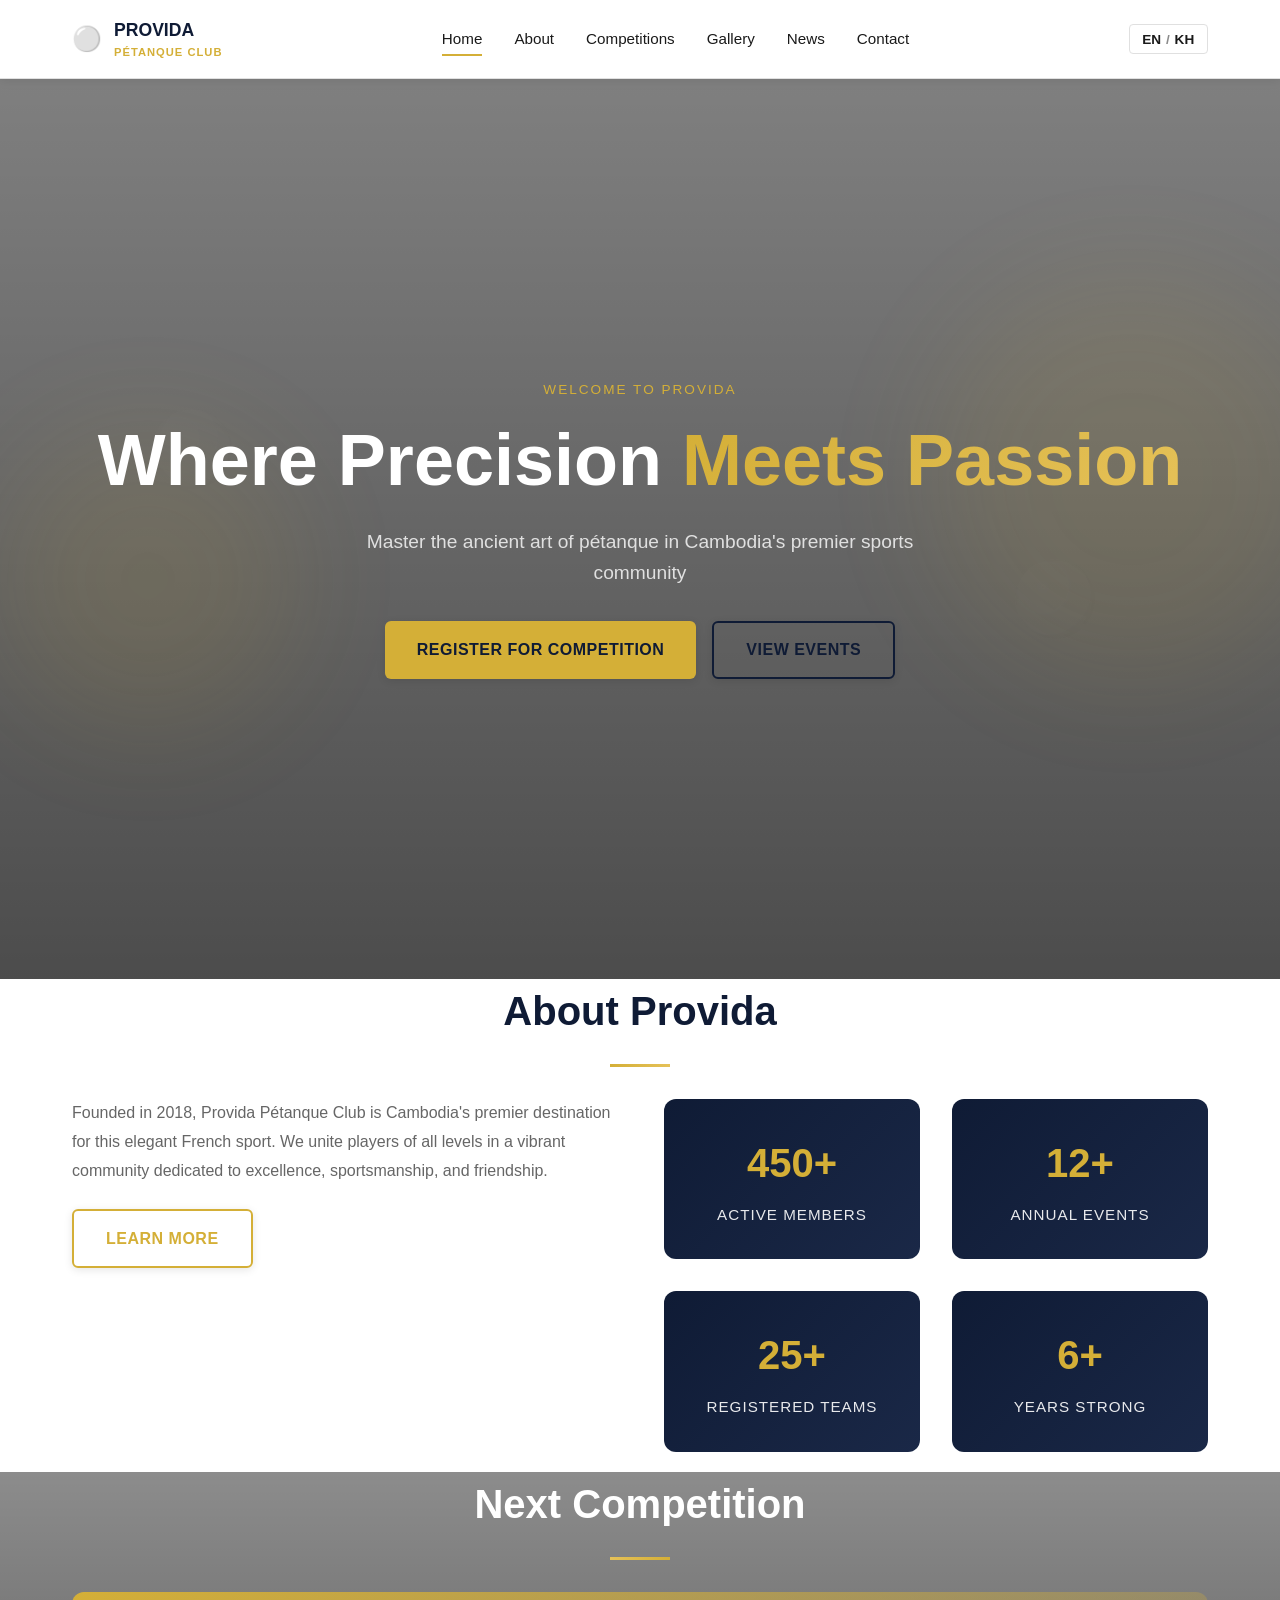
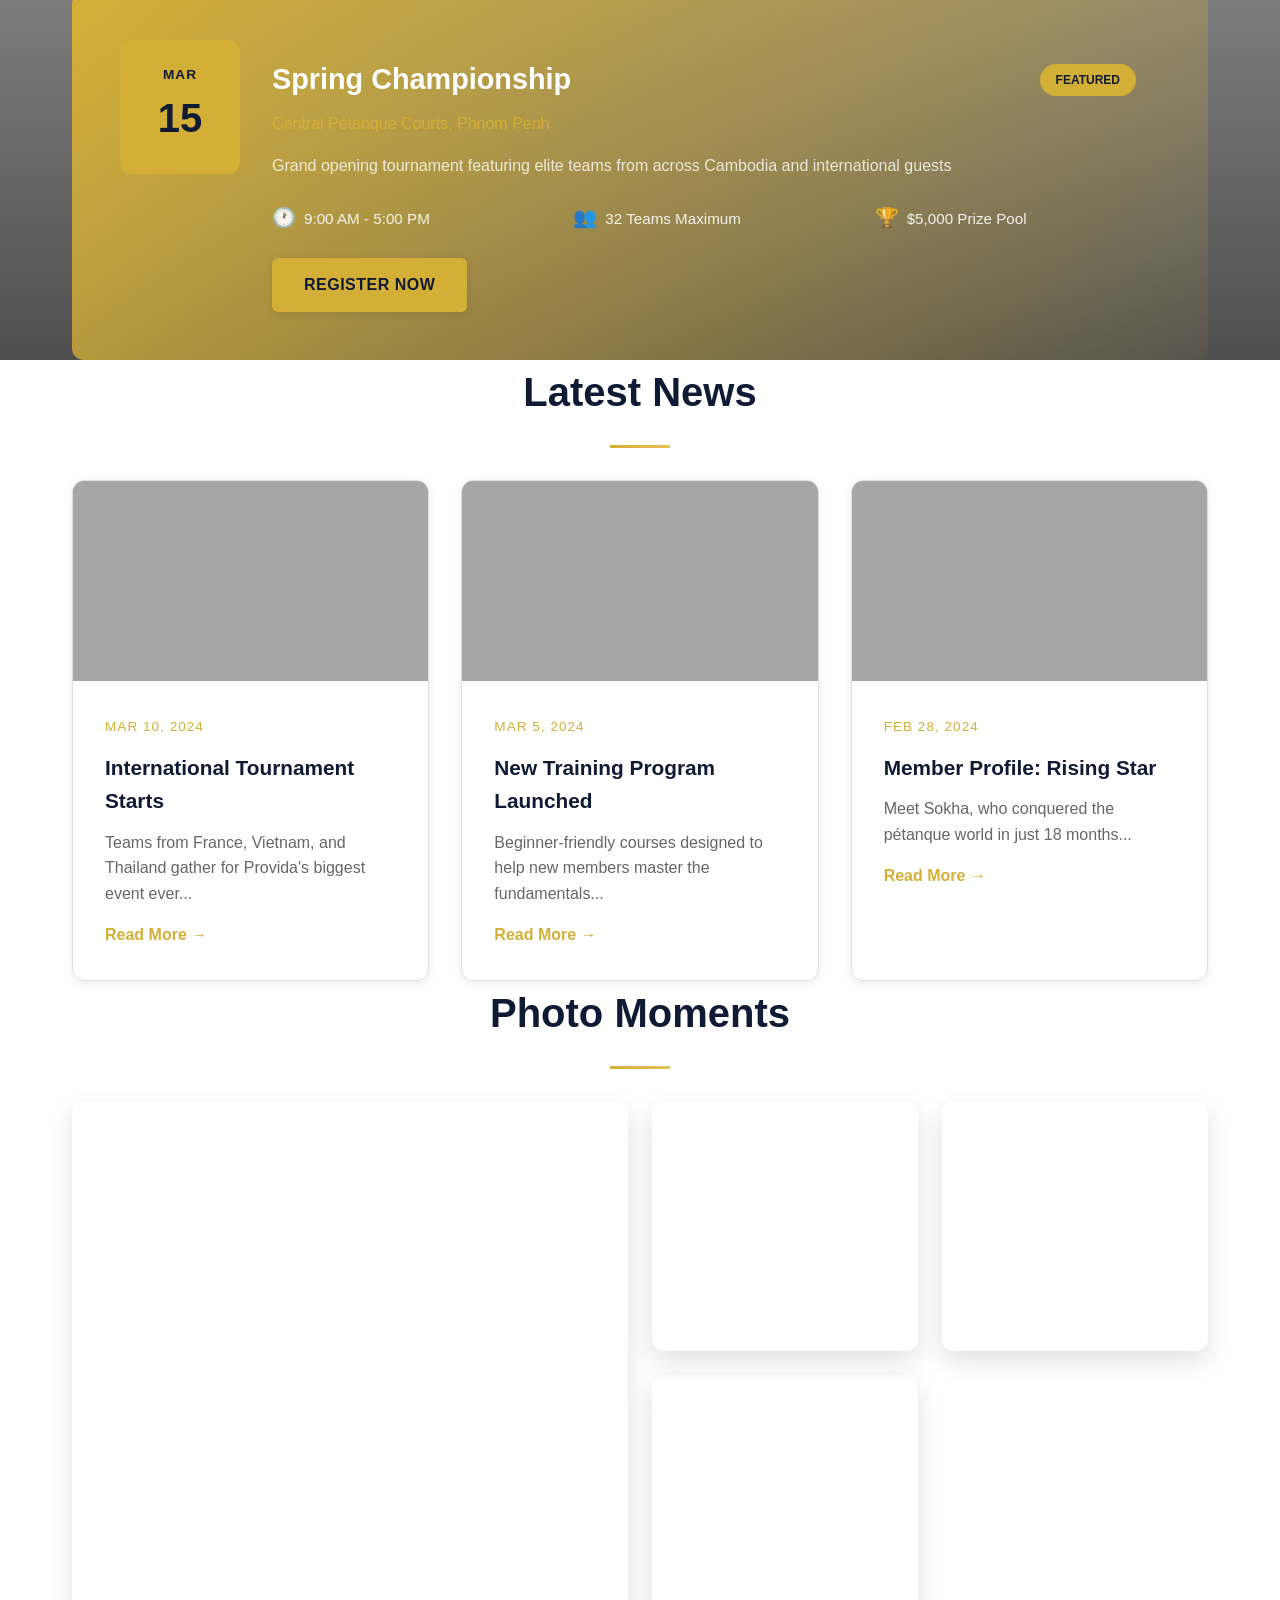
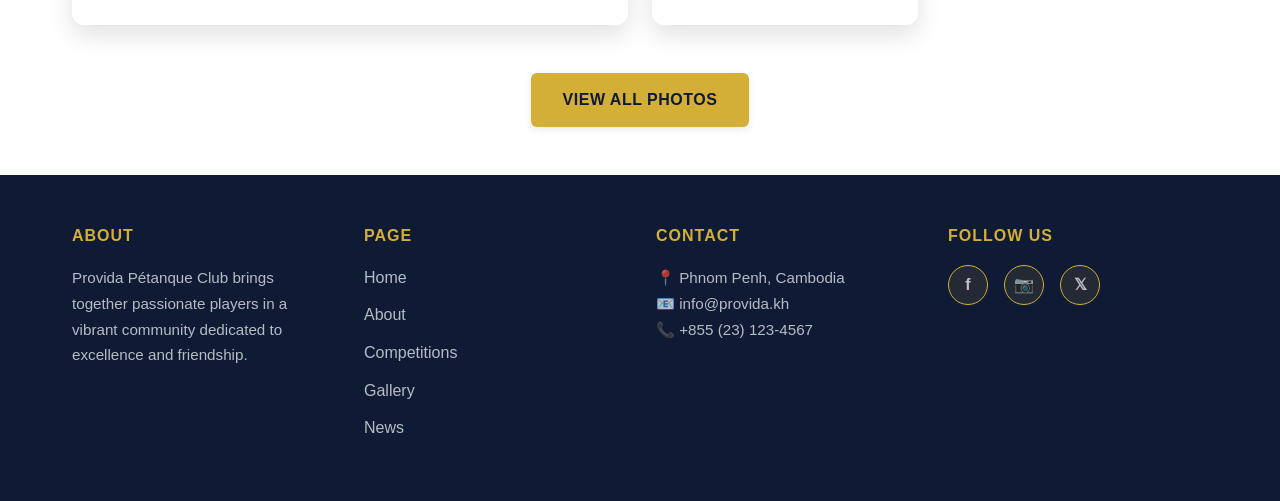
==== index.html @ a2a9c1dd "Initial commit - Provida Petanque website" ====
<!DOCTYPE html>
<html lang="en">
<head>
    <meta charset="UTF-8">
    <meta name="viewport" content="width=device-width, initial-scale=1.0">
    <title>Provida Pétanque Club - Where Precision Meets Passion</title>
    <link rel="stylesheet" href="style.css">
</head>
<body>
    <!-- Navigation Bar -->
    <nav class="navbar">
        <div class="navbar__container">
            <div class="navbar__logo">
                <span class="logo-icon">⚪</span>
                <div class="logo-text">
                    <div class="logo-main" data-en="PROVIDA" data-kh="ប្រូវីដា">PROVIDA</div>
                    <div class="logo-sub" data-en="Pétanque Club" data-kh="ក្លឹប Pétanque">Pétanque Club</div>
                </div>
            </div>

            <div class="navbar__menu" id="navMenu">
                <a href="index.html" class="navbar__link active" data-en="Home" data-kh="ដើម">Home</a>
                <a href="about.html" class="navbar__link" data-en="About" data-kh="អំពី">About</a>
                <a href="competition.html" class="navbar__link" data-en="Competitions" data-kh="ការប្រកួតប្រជែង">Competitions</a>
                <a href="gallery.html" class="navbar__link" data-en="Gallery" data-kh="ギャラリー">Gallery</a>
                <a href="news.html" class="navbar__link" data-en="News" data-kh="ព័ត៌មាន">News</a>
                <a href="contact.html" class="navbar__link" data-en="Contact" data-kh="ទាក់ទង">Contact</a>
            </div>

            <div class="navbar__actions">
                <button class="lang-toggle" id="langToggle" aria-label="Toggle language">
                    <span class="lang-en">EN</span><span class="lang-sep">/</span><span class="lang-kh">KH</span>
                </button>
                <button class="hamburger" id="hamburger" aria-label="Menu">
                    <span></span><span></span><span></span>
                </button>
            </div>
        </div>
    </nav>

    <!-- Hero Section -->
    <!-- <section class="hero">
        <div class="hero__bg">
            <div class="hero__gradient"></div>
            <div class="hero__orb hero__orb--1"></div>
            <div class="hero__orb hero__orb--2"></div>
            <div class="petanque-ball" style="top: 10%; left: 5%; opacity: 0.05;"></div>
            <div class="petanque-ball" style="top: 60%; right: 8%; opacity: 0.04;"></div>
        </div>

        <div class="hero__content">
            <div class="hero__label" data-en="Welcome to Provida" data-kh="សូមស្វាគមន៍ដល់ប្រូវីដា">Welcome to Provida</div>
            <h1 class="hero__title">
                <span data-en="Where Precision" data-kh="ដែលកាល">Where Precision</span>
                <span class="gold" data-en="Meets Passion" data-kh="ដូច្នេះកម្ពល់">Meets Passion</span>
            </h1>
            <p class="hero__subtitle" data-en="Master the ancient art of pétanque in Cambodia's premier sports community" data-kh="អនុវត្តសិល្បៈបុរាណនៃ pétanque នៅក្នុងសហគមន៍កីឡាលេចធ្លោបំផុតរបស់កម្ពុជា">Master the ancient art of pétanque in Cambodia's premier sports community</p>
            
            <div class="hero__cta">
                <button class="btn btn--primary" id="registerMainBtn" data-en="Register for Competition" data-kh="ចុះឈ្មោះលក្ខណ្ឌការណ៍">Register for Competition</button>
                <a href="competition.html" class="btn btn--secondary" data-en="View Events" data-kh="មើលលក្ខណ្ឌការណ៍">View Events</a>
            </div>
        </div>

        <div class="hero__scroll" data-en="Scroll to explore" data-kh="រមូរដើម្បីស្វាគមន៍">Scroll to explore</div>
    </section> -->
  <section class="hero" >

        <!-- BACKGROUND SLIDESHOW -->
        <div class="hero__slideshow">
            <div class="hero__slide active" style="background-image:    url('images/DSC00429.jpg');"></div>
            <div class="hero__slide" style="background-image:           url('images/DSC09721.jpg');"></div>
            <div class="hero__slide" style="background-image:           url('images/DSC09961.jpg');"></div>
        </div>
         <div class="hero__overlay"></div>

        <div class="hero__content">
           <div class="hero__bg">
            <div class="hero__gradient"></div>
            <div class="hero__orb hero__orb--1"></div>
            <div class="hero__orb hero__orb--2"></div>
            <div class="petanque-ball" style="top: 10%; left: 5%; opacity: 0.05;"></div>
            <div class="petanque-ball" style="top: 60%; right: 8%; opacity: 0.04;"></div>
        </div>

        <div class="hero__content">
            <div class="hero__label" data-en="Welcome to Provida" data-kh="សូមស្វាគមន៍ដល់ប្រូវីដា">Welcome to Provida</div>
            <h1 class="hero__title">
                <span data-en="Where Precision" data-kh="ដែលកាល">Where Precision</span>
                <span class="gold" data-en="Meets Passion" data-kh="ដូច្នេះកម្ពល់">Meets Passion</span>
            </h1>
            <p class="hero__subtitle" data-en="Master the ancient art of pétanque in Cambodia's premier sports community" data-kh="អនុវត្តសិល្បៈបុរាណនៃ pétanque នៅក្នុងសហគមន៍កីឡាលេចធ្លោបំផុតរបស់កម្ពុជា">Master the ancient art of pétanque in Cambodia's premier sports community</p>
            
            <div class="hero__cta">
                <!-- <button class="btn btn--primary" id="registerMainBtn" data-en="Register for Competition" data-kh="ចុះឈ្មោះលក្ខណ្ឌការណ៍">Register for Competition</button> -->
               <a href="competition.html#competitionRegistration" class="btn btn--primary">
                Register for Competition
                </a>
                <a href="competition.html" class="btn btn--secondary" data-en="View Events" data-kh="មើលលក្ខណ្ឌការណ៍">View Events</a>
            </div>
        </div>
        
        </div>

        <div class="hero__scroll" data-en="Scroll to explore" data-kh="រមូរដើម្បីស្វាគមន៍">Scroll to explore</div>
    </section>
    <!-- About Preview Section -->
    <section class="about-preview section-light">
        <div class="container">
            <h2 class="section-title" data-en="About Provida" data-kh="អំពីប្រូវីដា">About Provida</h2>
            
            <div class="about-grid">
                <div class="about-content">
                    <p class="about-text" data-en="Founded in 2018, Provida Pétanque Club is Cambodia's premier destination for this elegant French sport. We unite players of all levels in a vibrant community dedicated to excellence, sportsmanship, and friendship." data-kh="បង្កើតឡើងនៅឆ្នាំ 2018 ក្លឹប Pétanque Provida គឺជាក្រុងលេចធ្លោរបស់កម្ពុជាសម្រាប់កីឡាបារាំងដ៏ឆើតឆាយនេះ។ យើងរួបរួមក្រុមលេងម្នាក់ៗក្នុងសហគមន៍ស្វាភាវៈដែលគាត់មានឧទ្ទេសដល់ភាពល្អឥតខ្ចោះ សម្ព័ន្ធភាព និងមិត្តភាព។">Founded in 2018, Provida Pétanque Club is Cambodia's premier destination for this elegant French sport. We unite players of all levels in a vibrant community dedicated to excellence, sportsmanship, and friendship.</p>
                    
                    <!-- <div class="about-values">
                        <div class="value-card">
                            <h4 data-en="Community" data-kh="សហគមន៍">Community</h4>
                            <p data-en="Building lasting friendships through sport" data-kh="ការសាងសង់មិត្តភាពរយៈពេលវែង">Building lasting friendships through sport</p>
                        </div>
                        <div class="value-card">
                            <h4 data-en="Precision" data-kh="ភាពជាក់លាក់">Precision</h4>
                            <p data-en="Mastering the technical excellence of pétanque" data-kh="ការលេងមាហាត្មចាប់យកលក្ខណៈបច្ចេកទេស">Mastering the technical excellence of pétanque</p>
                        </div>
                        <div class="value-card">
                            <h4 data-en="Sportsmanship" data-kh="សៀវភៅកីឡា">Sportsmanship</h4>
                            <p data-en="Competing with respect and integrity" data-kh="ការប្រកួតប្រជែងដោយមានការគោរព">Competing with respect and integrity</p>
                        </div>
                        <div class="value-card">
                            <h4 data-en="Excellence" data-kh="ភាពល្អឥតខ្ចោះ">Excellence</h4>
                            <p data-en="Striving for continuous improvement" data-kh="ព្យាយាមសម្រាប់ការកែលម្អនៃការឈានដល់ពិន្ទុ">Striving for continuous improvement</p>
                        </div>
                    </div> -->

                    <a href="about.html" class="btn btn--outline" data-en="Learn More" data-kh="រៀនលម្អិត">Learn More</a>
                </div>

                <div class="about-stats">
                    <div class="stat-box">
                        <div class="stat-number">450+</div>
                        <div class="stat-label" data-en="Active Members" data-kh="សមាជិកក្នុងសកម្មភាព">Active Members</div>
                    </div>
                    <div class="stat-box">
                        <div class="stat-number">12+</div>
                        <div class="stat-label" data-en="Annual Events" data-kh="ព្រឹត្តិការណ៍ប្រចាំឆ្នាំ">Annual Events</div>
                    </div>
                    <div class="stat-box">
                        <div class="stat-number">25+</div>
                        <div class="stat-label" data-en="Registered Teams" data-kh="ក្រុមចុះឈ្មោះ">Registered Teams</div>
                    </div>
                    <div class="stat-box">
                        <div class="stat-number">6+</div>
                        <div class="stat-label" data-en="Years Strong" data-kh="ឆ្នាំរឹងមាំ">Years Strong</div>
                    </div>
                </div>
            </div>
        </div>
    </section>

    <!-- Next Competition Section -->
    <!-- <section class="next-competition section-dark"
             style="background: url('images/DSC08724.JPG') center/cover no-repeat;">
              -->
        <section class="next-competition section-dark"
    style="
        background: 
       linear-gradient(rgba(0, 0, 0, 0.45), rgb(0 0 0 / 69%)), url(images/DSC08700.JPG) center / cover no-repeat;
    ">
     
        <div class="container">
            <h2 class="section-title light" data-en="Next Competition" data-kh="ការប្រកួតប្រជែងបន្ទាប់">Next Competition</h2>
            
            <div class="competition-showcase">
                <div class="competition-card-main">
                    <div class="competition-badge" data-en="FEATURED" data-kh="ដាក់បង្ហាញ">FEATURED</div>
                    <div class="competition-date">
                        <span class="date-month" data-en="MAR" data-kh="មិនទ">MAR</span>
                        <span class="date-day">15</span>
                    </div>
                    <div class="competition-info">
                        <h3 class="competition-name" data-en="Spring Championship" data-kh="ពានរង្វាន់ឆ្នាំផ្ស័ង្ក">Spring Championship</h3>
                        <p class="competition-location" data-en="Central Pétanque Courts, Phnom Penh" data-kh="ល្មើងលេងក្លាយកណ្តាល ភ្នំពេញ">Central Pétanque Courts, Phnom Penh</p>
                        <p class="competition-desc" data-en="Grand opening tournament featuring elite teams from across Cambodia and international guests" data-kh="ការប្រកួតប្រជែងកាលបរិច្ឆេទដ៏អស្ចារ្យដែលបង្ហាញក្រុមលេចធ្លោពីគ្រប់ប្រទេស">Grand opening tournament featuring elite teams from across Cambodia and international guests</p>
                        
                        <div class="competition-details">
                            <div class="detail-item">
                                <span class="detail-icon">🕐</span>
                                <span data-en="9:00 AM - 5:00 PM" data-kh="09:00 ព្រឹក - 17:00 ល្ងាច">9:00 AM - 5:00 PM</span>
                            </div>
                            <div class="detail-item">
                                <span class="detail-icon">👥</span>
                                <span data-en="32 Teams Maximum" data-kh="ក្រុម 32 ដ៏ច្រើន">32 Teams Maximum</span>
                            </div>
                            <div class="detail-item">
                                <span class="detail-icon">🏆</span>
                                <span data-en="$5,000 Prize Pool" data-kh="តម្លៃផលបូក ៥០០០ដុល្លារ">$5,000 Prize Pool</span>
                            </div>
                        </div>

                        <!-- <button class="btn btn--gold" id="registerCompetitionBtn" data-en="Register Now" data-kh="ចុះឈ្មោះឥឡូវនេះ">Register Now</button> -->
                        <a href="competition.html#competitionRegistration"
                            class="btn btn--gold"
                            id="registerCompetitionBtn"
                            data-en="Register Now"
                            data-kh="ចុះឈ្មោះឥឡូវនេះ">
                            Register Now
                        </a>
                    </div>
                </div>
            </div>
        </div>
    </section>

    <!-- Latest News Section -->
    <section class="news-preview section-light">
        <div class="container">
            <h2 class="section-title" data-en="Latest News" data-kh="ព័ត៌មានថ្មីបំផុត">Latest News</h2>
            
            <!-- <div class="news-grid">
                <article class="news-item">
                    <div class="news-image" style="background: linear-gradient(135deg, #d4af37, #e5c158);"></div>
                    <div class="news-content">
                        <span class="news-date" data-en="Mar 10, 2024" data-kh="ថ្ងៃទី 10 ខែមីនា 2024">Mar 10, 2024</span>
                        <h3 class="news-title" data-en="International Tournament Starts" data-kh="ការប្រកួតប្រជែងអន្តរជាតិចាប់ផ្តើម">International Tournament Starts</h3>
                        <p class="news-excerpt" data-en="Teams from France, Vietnam, and Thailand gather for Provida's biggest event ever..." data-kh="ក្រុមលេងពីបារាំង វៀតណាម និងថៃជួបគ្នាលើក។...">Teams from France, Vietnam, and Thailand gather for Provida's biggest event ever...</p>
                        <a href="news.html" class="news-link" data-en="Read More" data-kh="អានលម្អិត">Read More →</a>
                    </div>
                </article>

                <article class="news-item">
                    <div class="news-image" style="background: linear-gradient(135deg, #1a2847, #2a3a52);"></div>
                    <div class="news-content">
                        <span class="news-date" data-en="Mar 5, 2024" data-kh="ថ្ងៃទី 5 ខែមីនា 2024">Mar 5, 2024</span>
                        <h3 class="news-title" data-en="New Training Program Launched" data-kh="កម្មវិធីរៀបរៀងថ្មីបានបង្កើត">New Training Program Launched</h3>
                        <p class="news-excerpt" data-en="Beginner-friendly courses designed to help new members master the fundamentals..." data-kh="វគ្គសិក្សាដែលសមស្របសម្រាប់អ្នកចាប់ផ្តើម...">Beginner-friendly courses designed to help new members master the fundamentals...</p>
                        <a href="news.html" class="news-link" data-en="Read More" data-kh="អានលម្អិត">Read More →</a>
                    </div>
                </article>

                <article class="news-item">
                    <div class="news-image" style="background: linear-gradient(135deg, #2a3a52, #3a4a62);"></div>
                    <div class="news-content">
                        <span class="news-date" data-en="Feb 28, 2024" data-kh="ថ្ងៃទី 28 ខែកុម្ភៈ 2024">Feb 28, 2024</span>
                        <h3 class="news-title" data-en="Member Profile: Rising Star" data-kh="ម្តងទៀត៖ តារាលេចឡើង">Member Profile: Rising Star</h3>
                        <p class="news-excerpt" data-en="Meet Sokha, who conquered the pétanque world in just 18 months..." data-kh="ស្វាគមន៍សម្រាប់សោខា ដែលបានចាប់ក្ដើម។...">Meet Sokha, who conquered the pétanque world in just 18 months...</p>
                        <a href="news.html" class="news-link" data-en="Read More" data-kh="អានលម្អិត">Read More →</a>
                    </div>
                </article>
            </div> -->

            <div class="news-grid">

    <article class="news-item">
        <div class="news-image"
             style="
                background:
                linear-gradient(rgba(0,0,0,0.35), rgba(0,0,0,0.35)),
                url('images/DSC08751.JPG') center/cover no-repeat;
             ">
        </div>
        <div class="news-content">
                        <span class="news-date" data-en="Mar 10, 2024" data-kh="ថ្ងៃទី 10 ខែមីនា 2024">Mar 10, 2024</span>
                        <h3 class="news-title" data-en="International Tournament Starts" data-kh="ការប្រកួតប្រជែងអន្តរជាតិចាប់ផ្តើម">International Tournament Starts</h3>
                        <p class="news-excerpt" data-en="Teams from France, Vietnam, and Thailand gather for Provida's biggest event ever..." data-kh="ក្រុមលេងពីបារាំង វៀតណាម និងថៃជួបគ្នាលើក។...">Teams from France, Vietnam, and Thailand gather for Provida's biggest event ever...</p>
                        <a href="news.html" class="news-link" data-en="Read More" data-kh="អានលម្អិត">Read More →</a>
        </div>
    </article>

    <article class="news-item">
        <div class="news-image"
             style="
                background:
                linear-gradient(rgba(0,0,0,0.35), rgba(0,0,0,0.35)),
                url('images/DSC08773.JPG') center/cover no-repeat;
             ">
        </div>
        <div class="news-content">
                        <span class="news-date" data-en="Mar 5, 2024" data-kh="ថ្ងៃទី 5 ខែមីនា 2024">Mar 5, 2024</span>
                        <h3 class="news-title" data-en="New Training Program Launched" data-kh="កម្មវិធីរៀបរៀងថ្មីបានបង្កើត">New Training Program Launched</h3>
                        <p class="news-excerpt" data-en="Beginner-friendly courses designed to help new members master the fundamentals..." data-kh="វគ្គសិក្សាដែលសមស្របសម្រាប់អ្នកចាប់ផ្តើម...">Beginner-friendly courses designed to help new members master the fundamentals...</p>
                        <a href="news.html" class="news-link" data-en="Read More" data-kh="អានលម្អិត">Read More →</a>
                    </div>
    </article>

    <article class="news-item">
        <div class="news-image"
             style="
                background:
                linear-gradient(rgba(0,0,0,0.35), rgba(0,0,0,0.35)),
                url('images/DSC02662.jpg') center/cover no-repeat;
             ">
        </div>
       <div class="news-content">
                        <span class="news-date" data-en="Feb 28, 2024" data-kh="ថ្ងៃទី 28 ខែកុម្ភៈ 2024">Feb 28, 2024</span>
                        <h3 class="news-title" data-en="Member Profile: Rising Star" data-kh="ម្តងទៀត៖ តារាលេចឡើង">Member Profile: Rising Star</h3>
                        <p class="news-excerpt" data-en="Meet Sokha, who conquered the pétanque world in just 18 months..." data-kh="ស្វាគមន៍សម្រាប់សោខា ដែលបានចាប់ក្ដើម។...">Meet Sokha, who conquered the pétanque world in just 18 months...</p>
                        <a href="news.html" class="news-link" data-en="Read More" data-kh="អានលម្អិត">Read More →</a>
                    </div>
    </article>

</div>
        </div>
    </section>

    <!-- Gallery Preview Section -->
    <section class="gallery-preview section-light">
        <div class="container">
            <h2 class="section-title" data-en="Photo Moments" data-kh="រូបឆាយក្នុងកម្មវិធី">Photo Moments</h2>
            
           <div class="gallery-preview-grid">

            <a href="gallery.html" class="gallery-preview-item gallery-preview-item--large">
                <div class="gallery-prev-img"
                    style="background:url('images/DSC01027.jpg') center/cover no-repeat;">
                </div>
                <div class="gallery-prev-overlay">
                    <span class="gallery-prev-label">Championship Finals</span>
                </div>
            </a>

            <a href="gallery.html" class="gallery-preview-item">
                <div class="gallery-prev-img"
                    style="background:url('images/DSC08154.JPG') center/cover no-repeat;">
                </div>
                <div class="gallery-prev-overlay">
                    <span class="gallery-prev-label">Team Photos</span>
                </div>
            </a>

            <a href="gallery.html" class="gallery-preview-item">
                <div class="gallery-prev-img"
                    style="background:url('images/DSC09751.jpg') center/cover no-repeat;">
                </div>
                <div class="gallery-prev-overlay">
                    <span class="gallery-prev-label">Training Sessions</span>
                </div>
            </a>

            <a href="gallery.html" class="gallery-preview-item">
                <div class="gallery-prev-img"
                    style="background:url('images/DSC08721.JPG') center/cover no-repeat;">
                </div>
                <div class="gallery-prev-overlay">
                    <span class="gallery-prev-label">Club Events</span>
                </div>
            </a>

        </div>

            <div style="text-align: center; margin-top: 3rem;    margin-bottom: 3rem;">
                <a href="gallery.html" class="btn btn--primary" data-en="View All Photos" data-kh="មើលរូបឆាយទាំងអស់">View All Photos</a>
            </div>
        </div>
    </section>

    <!-- Footer -->
    <footer class="footer">
        <div class="container">
            <div class="footer-grid">
                <div class="footer-col">
                    <h4 data-en="About" data-kh="អំពី">About</h4>
                    <p data-en="Provida Pétanque Club brings together passionate players in a vibrant community dedicated to excellence and friendship." data-kh="ក្លឹប Pétanque Provida នាំឱ្យក្រុមលេងម្នាក់ៗក្នុងសហគមន៍ឆ្វេងឆាយ។">Provida Pétanque Club brings together passionate players in a vibrant community dedicated to excellence and friendship.</p>
                </div>

                <div class="footer-col">
                    <h4 data-en="Page" data-kh="តំណភ្ជាប់រហ័ស">Page</h4>
                    <ul>
                        <li><a href="index.html" data-en="Home" data-kh="ដើម">Home</a></li>
                        <li><a href="about.html" data-en="About" data-kh="អំពី">About</a></li>
                        <li><a href="competition.html" data-en="Competitions" data-kh="ការប្រកួតប្រជែង">Competitions</a></li>
                        <li><a href="gallery.html" data-en="Gallery" data-kh="ギャラリー">Gallery</a></li>
                        <li><a href="news.html" data-en="News" data-kh="ព័ត៌មាន">News</a></li>
                    </ul>
                </div>

                <div class="footer-col">
                    <h4 data-en="Contact" data-kh="ទាក់ទង">Contact</h4>
                    <p>📍 Phnom Penh, Cambodia</p>
                    <p>📧 info@provida.kh</p>
                    <p>📞 +855 (23) 123-4567</p>
                </div>

                <div class="footer-col">
                    <h4 data-en="Follow Us" data-kh="តាមដានយើងខ្ញុំ">Follow Us</h4>
                    <div class="social-links">
                        <a href="#" class="social-icon">f</a>
                        <a href="#" class="social-icon">📷</a>
                        <a href="#" class="social-icon">𝕏</a>
                    </div>
                </div>
            </div>

                        <!-- <div class="footer-bottom">
                <p data-en="&copy; 2024 Provida Pétanque Club. All rights reserved." data-kh="© 2024 ក្លឹប Pétanque Provida។ រក្សាសិទ្ធិទាំងអស់។">&copy; 2024 Provida Pétanque Club. All rights reserved.</p>
                <a href="admin.html" class="admin-link">Admin</a>
            </div> -->
        </div>
    </footer>

    <!-- Registration Modal -->
    <div class="modal" id="registerModal">
        <div class="modal__overlay"></div>
        <div class="modal__content">
            <button class="modal__close">×</button>
            <h2 data-en="Register for Competition" data-kh="ចុះឈ្មោះលក្ខណ្ឌការណ៍">Register for Competition</h2>
            <form id="registerForm" class="registration-form">
                <div class="form-group">
                    <input type="text" placeholder="Full Name" data-en-placeholder="Full Name" data-kh-placeholder="ឈ្មោះពេញលេញ" required>
                </div>
                <div class="form-group">
                    <input type="tel" placeholder="Phone" data-en-placeholder="Phone" data-kh-placeholder="ទូរស័ព្ទ" required>
                </div>
                <div class="form-group">
                    <input type="email" placeholder="Email" data-en-placeholder="Email" data-kh-placeholder="អ៊ីមែល" required>
                </div>
                <div class="form-group">
                    <input type="text" placeholder="Team Name" data-en-placeholder="Team Name" data-kh-placeholder="ឈ្មោះក្រុម" required>
                </div>
                <div class="form-group">
                    <select required>
                        <option value="">Select Experience Level</option>
                        <option value="beginner">Beginner</option>
                        <option value="intermediate">Intermediate</option>
                        <option value="advanced">Advanced</option>
                        <option value="professional">Professional</option>
                    </select>
                </div>
                <button type="submit" class="btn btn--primary" style="width: 100%;" data-en="Submit Registration" data-kh="ដាក់ស្នើសុំ">Submit Registration</button>
            </form>
        </div>
    </div>

    <script src="script.js"></script>
    <script>
    // Select all slideshow elements
    const slides = document.querySelectorAll('.hero__slide');

    // Track current slide index
    let currentSlide = 0;

    // Function to move to the next slide
    function changeSlide() {

        // Remove active class from current slide
        slides[currentSlide].classList.remove('active');

        // Move to next slide (loop back to first when reaching the end)
        currentSlide = (currentSlide + 1) % slides.length;

        // Add active class to new slide
        slides[currentSlide].classList.add('active');
    }

    // Automatically change slide every 1 second (1000ms)
    setInterval(changeSlide, 5000);
</script>
</body>
</html>
---- style.css ----
/* ==========================================
   PROVIDA PÉTANQUE CLUB - COMPLETE CSS
   Premium, Modern, Bilingual Website
   ========================================== */

/* ROOT VARIABLES */
:root {
    --color-navy: #0f1b35;
    --color-navy-light: #1a2847;
    --color-navy-lighter: #2a3a52;
    --color-gold: #d4af37;
    --color-gold-light: #e5c158;
    --color-white: #ffffff;
    --color-gray: #f5f5f5;
    --color-gray-dark: #333333;
    --color-text: #1a1a1a;
    --color-text-light: #666666;
    --color-border: #e0e0e0;
    
    --font-display: 'Segoe UI', Tahoma, Geneva, Verdana, sans-serif;
    --font-body: 'Segoe UI', Tahoma, Geneva, Verdana, sans-serif;
    
    --transition: all 0.3s cubic-bezier(0.25, 0.46, 0.45, 0.94);
    --transition-fast: all 0.2s ease-out;
}

/* RESET */
* { margin: 0; padding: 0; box-sizing: border-box; }
html { scroll-behavior: smooth; }
body { font-family: var(--font-body); background: var(--color-white); color: var(--color-text); line-height: 1.6; }
h1, h2, h3, h4, h5, h6 { font-family: var(--font-display); font-weight: 700; }
a { text-decoration: none; color: inherit; transition: var(--transition-fast); }
button { font-family: inherit; cursor: pointer; }

/* CONTAINER */
.container { max-width: 1200px; margin: 0 auto; padding: 0 2rem; }

/* ========== NAVBAR ========== */
.navbar {
    position: sticky; top: 0; z-index: 100;
    background: var(--color-white);
    border-bottom: 1px solid var(--color-border);
    box-shadow: 0 2px 10px rgba(0, 0, 0, 0.08);
    transition: var(--transition-fast);
}

.navbar__container {
    max-width: 1200px; margin: 0 auto; padding: 1rem 2rem;
    display: flex; justify-content: space-between; align-items: center;
}

.navbar__logo {
    display: flex; align-items: center; gap: 0.75rem;
    font-weight: 700; cursor: pointer;
}

.logo-icon {
    font-size: 1.5rem;
    animation: rotate 20s linear infinite;
}

@keyframes rotate {
    from { transform: rotate(0deg); }
    to { transform: rotate(360deg); }
}

.logo-text { display: flex; flex-direction: column; }
.logo-main { font-size: 1.1rem; color: var(--color-navy); }
.logo-sub { font-size: 0.7rem; color: var(--color-gold); text-transform: uppercase; letter-spacing: 1px; }

.navbar__menu {
    display: flex; gap: 2rem; align-items: center;
}

.navbar__link {
    position: relative;
    font-weight: 500; font-size: 0.95rem;
    color: var(--color-text);
    transition: var(--transition-fast);
}

.navbar__link::after {
    content: ''; position: absolute; bottom: -5px; left: 0;
    width: 0; height: 2px; background: var(--color-gold);
    transition: var(--transition-fast);
}

.navbar__link:hover::after,
.navbar__link.active::after {
    width: 100%;
}

.navbar__actions {
    display: flex; gap: 1rem; align-items: center;
}

.lang-toggle {
    background: transparent; border: 1px solid var(--color-border);
    padding: 0.4rem 0.8rem; border-radius: 4px;
    font-size: 0.85rem; font-weight: 600;
    color: var(--color-text);
    transition: var(--transition-fast);
}

.lang-toggle:hover {
    border-color: var(--color-gold);
    color: var(--color-gold);
}

.lang-sep { margin: 0 0.3rem; opacity: 0.5; }

.hamburger {
    display: none; flex-direction: column; gap: 5px;
    background: transparent; border: none; padding: 0.5rem;
}

.hamburger span {
    width: 25px; height: 3px; background: var(--color-navy);
    border-radius: 2px; transition: var(--transition-fast);
}

/* ========== HERO SECTION ========== */
.hero {
    position: relative; min-height: 100vh;
    display: flex; flex-direction: column; justify-content: center; align-items: center;
    background: var(--color-navy);
    color: var(--color-white);
    overflow: hidden;
}

.hero__bg {
    position: absolute; inset: 0; z-index: 1;
}

.hero__gradient {
    position: absolute; inset: 0;
    background: linear-gradient(135deg, var(--color-navy) 0%, var(--color-navy-light) 50%, var(--color-navy) 100%);
    animation: gradient-shift 8s ease-in-out infinite;
}

@keyframes gradient-shift {
    0%, 100% { background: linear-gradient(135deg, var(--color-navy) 0%, var(--color-navy-light) 50%, var(--color-navy) 100%); }
    50% { background: linear-gradient(135deg, var(--color-navy-light) 0%, var(--color-navy) 50%, var(--color-navy-light) 100%); }
}

.hero__orb {
    position: absolute; border-radius: 50%;
    opacity: 0.1; filter: blur(60px);
}

.hero__orb--1 {
    width: 400px; height: 400px;
    background: var(--color-gold);
    top: -100px; right: -150px;
    animation: float-1 20s ease-in-out infinite;
}

.hero__orb--2 {
    width: 300px; height: 300px;
    background: var(--color-gold);
    bottom: -50px; left: -100px;
    animation: float-2 15s ease-in-out infinite;
}

@keyframes float-1 {
    0%, 100% { transform: translate(0, 0); }
    50% { transform: translate(-50px, 50px); }
}

@keyframes float-2 {
    0%, 100% { transform: translate(0, 0); }
    50% { transform: translate(50px, -50px); }
}

.petanque-ball {
    position: absolute; width: 80px; height: 80px;
    background: radial-gradient(circle at 35% 35%, rgba(255,255,255,0.3), transparent);
    border-radius: 50%;
    box-shadow: inset -2px -2px 5px rgba(0,0,0,0.3);
}

.hero__content {
    position: relative; z-index: 2; text-align: center;
    animation: fade-up 1s ease-out 0.3s both;
}

@keyframes fade-up {
    from { opacity: 0; transform: translateY(30px); }
    to { opacity: 1; transform: translateY(0); }
}

.hero__label {
    font-size: 0.85rem; text-transform: uppercase;
    letter-spacing: 2px; color: var(--color-gold);
    margin-bottom: 1rem;
}

.hero__title {
    font-size: clamp(2.5rem, 7vw, 4.5rem);
    margin-bottom: 1.5rem; line-height: 1.2;
}

.hero__title .gold {
    background: linear-gradient(135deg, var(--color-gold), var(--color-gold-light));
    -webkit-background-clip: text;
    background-clip: text;
    -webkit-text-fill-color: transparent;
}

.hero__subtitle {
    font-size: clamp(1rem, 2vw, 1.2rem);
    color: rgba(255, 255, 255, 0.8);
    max-width: 600px; margin: 0 auto 2rem;
}

.hero__cta {
    display: flex; gap: 1rem; justify-content: center; flex-wrap: wrap;
}

.hero__scroll {
    position: absolute; bottom: 2rem;
    font-size: 0.85rem; animation: bounce 2s infinite;
}

@keyframes bounce {
    0%, 100% { transform: translateY(0); }
    50% { transform: translateY(-10px); }
}

/* ========== BUTTONS ========== */
.btn {
    display: inline-flex; align-items: center; justify-content: center;
    padding: 0.9rem 2rem; border: none; border-radius: 6px;
    font-weight: 600; text-transform: uppercase; letter-spacing: 0.5px;
    transition: var(--transition);
    box-shadow: 0 2px 8px rgba(0, 0, 0, 0.1);
}

.btn--primary {
    background: var(--color-gold); color: var(--color-navy);
}

.btn--primary:hover {
    background: var(--color-gold-light);
    transform: translateY(-3px);
    box-shadow: 0 10px 25px rgba(0, 0, 0, 0.15);
}

.btn--secondary {
    background: transparent; color: var(--color-navy);
    border: 2px solid var(--color-navy);
}

.btn--secondary:hover {
    background: var(--color-navy);
    color: var(--color-white);
}

.btn--outline {
    background: transparent; border: 2px solid var(--color-gold);
    color: var(--color-gold);
}

.btn--outline:hover {
    background: var(--color-gold);
    color: var(--color-navy);
}

.btn--gold {
    background: var(--color-gold);
    color: var(--color-navy);
}

.btn--gold:hover {
    background: var(--color-gold-light);
}

/* ========== SECTIONS ========== */
.section-light { background: var(--color-white); }
.section-dark { background: var(--color-navy); color: var(--color-white); }

.page-header {
    background: linear-gradient(135deg, var(--color-navy), var(--color-navy-light));
    color: var(--color-white); padding: 4rem 0 3rem;
    text-align: center;
}

.page-title {
    font-size: clamp(2rem, 5vw, 3.5rem); margin-bottom: 1rem;
}

.page-subtitle {
    font-size: 1.1rem; opacity: 0.9;
}

.section-title {
    font-size: clamp(2rem, 4vw, 2.5rem);
    margin-bottom:2rem; text-align: center;
    position: relative; padding-bottom: 1.5rem;
}

.section-title::after {
    content: ''; position: absolute;
    bottom: 0; left: 50%; transform: translateX(-50%);
    width: 60px; height: 3px;
    background: linear-gradient(90deg, var(--color-gold), var(--color-gold-light));
}

.section-light .section-title { color: var(--color-navy); }
.section-dark .section-title { color: var(--color-white); }

.section-light .section-title::after { background: linear-gradient(90deg, var(--color-gold), var(--color-gold-light)); }
.section-dark .section-title::after { background: linear-gradient(90deg, var(--color-gold-light), var(--color-gold)); }

.content-section {
    padding: 1rem 0;
}
.story-content{
     padding: 1rem 0;
}
/* ========== ABOUT SECTION ========== */
.about-grid {
    padding-bottom:1.3rem ;
    display: grid; grid-template-columns: 1fr 1fr;
    gap: 3rem; align-items: start;
}

.about-content { animation: slide-in-left 0.8s ease-out; }
.about-stats { display: grid; grid-template-columns: 1fr 1fr; gap: 2rem; animation: slide-in-right 0.8s ease-out; }

@keyframes slide-in-left {
    from { opacity: 0; transform: translateX(-30px); }
    to { opacity: 1; transform: translateX(0); }
}

@keyframes slide-in-right {
    from { opacity: 0; transform: translateX(30px); }
    to { opacity: 1; transform: translateX(0); }
}

.about-text { margin-bottom: 1.5rem; color: var(--color-text-light); line-height: 1.8; }

.about-values {
    display: grid; grid-template-columns: 1fr 1fr;
    gap: 1.5rem; margin: 2rem 0;
}

.value-card {
    background: var(--color-gray);
    padding: 1.5rem; border-radius: 8px;
    border-left: 4px solid var(--color-gold);
    transition: var(--transition);
}

.value-card:hover {
    transform: translateY(-5px);
    box-shadow: 0 10px 25px rgba(0, 0, 0, 0.1);
}

.value-card h4 { color: var(--color-navy); margin-bottom: 0.5rem; }
.value-card p { font-size: 0.9rem; color: var(--color-text-light); }

.stat-box {
    background: linear-gradient(135deg, var(--color-navy), var(--color-navy-light));
    color: var(--color-white);
    padding: 2rem; border-radius: 12px;
    text-align: center; transition: var(--transition);
}

.stat-box:hover {
    transform: translateY(-8px);
    box-shadow: 0 15px 35px rgba(0, 0, 0, 0.2);
}

.stat-number {
    font-size: 2.5rem; font-weight: 700;
    color: var(--color-gold); margin-bottom: 0.5rem;
}

.stat-label {
    font-size: 0.95rem; text-transform: uppercase;
    letter-spacing: 1px; opacity: 0.9;
}

/* ========== COMPETITION SECTION ========== */
.competition-showcase {
    /* background: linear-gradient(135deg, rgba(212, 175, 55, 0.1), rgba(212, 175, 55, 0.05));
    border-radius: 12px; padding: 3rem; */
        background: linear-gradient(135deg, rgb(212 175 55), rgba(212, 175, 55, 0.05));
    border-radius: 12px;
    padding: 3rem;
}

.competition-card-main {
    display: grid; grid-template-columns: 120px 1fr;
    gap: 2rem; align-items: start;
    position: relative;
}

.competition-badge {
    position: absolute; top: 1.5rem; right: 1.5rem;
    background: var(--color-gold);
    color: var(--color-navy);
    padding: 0.4rem 1rem; border-radius: 20px;
    font-size: 0.75rem; font-weight: 700;
    text-transform: uppercase;
}

.competition-date {
    background: var(--color-gold);
    color: var(--color-navy);
    padding: 1.5rem; border-radius: 12px;
    text-align: center;
}

.date-month {
    display: block; font-size: 0.85rem;
    text-transform: uppercase; font-weight: 700;
    letter-spacing: 1px;
}

.date-day {
    display: block; font-size: 2.5rem;
    font-weight: 700;
}

.competition-info {
    padding-top: 1rem;
}

.competition-name {
    font-size: 1.8rem; color: var(--color-white);
    margin-bottom: 0.5rem;
}

.competition-location {
    color: var(--color-gold); font-size: 1rem;
    margin-bottom: 1rem;
}

.competition-desc {
    color: rgba(255, 255, 255, 0.8);
    margin: 1rem 0;
    line-height: 1.7;
}

.competition-details {
    display: grid;
    grid-template-columns: repeat(auto-fit, minmax(180px, 1fr));
    gap: 1rem; margin: 1.5rem 0;
}

.detail-item {
    display: flex; align-items: center; gap: 0.5rem;
    color: rgba(255, 255, 255, 0.9);
    font-size: 0.95rem;
}

.detail-icon { font-size: 1.2rem; }

/* ========== GALLERY SECTION ========== */
.gallery-preview-grid {
    display: grid;
    grid-template-columns: repeat(4, 1fr);
    gap: 1.5rem; margin-bottom: 3rem;   
}

.gallery-preview-item {
    position: relative;
    border-radius: 12px; overflow: hidden;
    box-shadow: 0 10px 25px rgba(0, 0, 0, 0.12);
    transition: var(--transition);
    height: 250px;
    display: block;
}

.gallery-preview-item--large {
    grid-column: 1 / 3;
    grid-row: 1 / 3;
    height: auto;
}

.gallery-prev-img {
    width: 100%; height: 100%;
    transition: var(--transition);
}

.gallery-preview-item:hover .gallery-prev-img {
    transform: scale(1.1);
}

.gallery-prev-overlay {
    position: absolute; inset: 0;
    background: rgba(15, 27, 53, 0.8);
    display: flex; align-items: center; justify-content: center;
    opacity: 0; transition: var(--transition);
}

.gallery-preview-item:hover .gallery-prev-overlay {
    opacity: 1;
}

.gallery-prev-label {
    color: var(--color-gold);
    font-size: 1.2rem; font-weight: 600;
}

/* ========== NEWS SECTION ========== */
.news-grid {
    display: grid;
    grid-template-columns: repeat(auto-fit, minmax(320px, 1fr));
    gap: 2rem;
}

.news-item {
    background: var(--color-white);
    border: 1px solid var(--color-border);
    border-radius: 12px; overflow: hidden;
    transition: var(--transition);
    box-shadow: 0 2px 8px rgba(0, 0, 0, 0.08);
}

.news-item:hover {
    transform: translateY(-8px);
    box-shadow: 0 15px 35px rgba(0, 0, 0, 0.15);
}

.news-image {
    width: 100%; height: 200px;
    transition: var(--transition);
}

.news-item:hover .news-image {
    transform: scale(1.05);
}

.news-content {
    padding: 2rem;
}

.news-date {
    font-size: 0.85rem;
    color: var(--color-gold);
    text-transform: uppercase; letter-spacing: 1px;
}

.news-title {
    font-size: 1.3rem;
    color: var(--color-navy);
    margin: 0.75rem 0;
}

.news-excerpt {
    color: var(--color-text-light);
    margin-bottom: 1rem;
    line-height: 1.6;
}

.news-link {
    color: var(--color-gold);
    font-weight: 600;
    transition: var(--transition-fast);
}

.news-link:hover {
    transform: translateX(5px);
}

/* ========== GALLERY PAGE ========== */
.gallery-filters {
    display: flex;
    justify-content: center;
    gap: 1rem; margin-bottom: 3rem;
    flex-wrap: wrap;
}

.filter-btn {
    background: transparent;
    border: 2px solid var(--color-border);
    padding: 0.6rem 1.5rem;
    border-radius: 20px;
    cursor: pointer; font-weight: 600;
    color: var(--color-text);
    transition: var(--transition);
}

.filter-btn:hover,
.filter-btn.active {
    background: var(--color-gold);
    border-color: var(--color-gold);
    color: var(--color-navy);
}

.gallery-grid {
    display: grid;
    grid-template-columns: repeat(auto-fill, minmax(280px, 1fr));
    gap: 1.5rem; margin-bottom: 3rem;
}

.gallery-item {
    position: relative;
    border-radius: 12px;
    overflow: hidden;
    box-shadow: 0 10px 25px rgba(0, 0, 0, 0.12);
    transition: var(--transition);
    aspect-ratio: 1;
}

.gallery-item:hover {
    transform: translateY(-8px);
    box-shadow: 0 15px 35px rgba(0, 0, 0, 0.2);
}

.gallery-item img {
    width: 100%; height: 100%;
    object-fit: cover;
    transition: var(--transition);
}

.gallery-item:hover img {
    transform: scale(1.1);
}

.gallery-overlay {
    position: absolute; inset: 0;
    background: rgba(15, 27, 53, 0.85);
    display: flex; align-items: center; justify-content: center;
    opacity: 0; transition: var(--transition);
}

.gallery-item:hover .gallery-overlay {
    opacity: 1;
}

.gallery-overlay span {
    color: var(--color-gold);
    font-size: 1.2rem; font-weight: 600;
}

.videos-grid {
    display: grid;
    grid-template-columns: repeat(auto-fit, minmax(300px, 1fr));
    gap: 2rem;
}

.video-card {
    position: relative;
    border-radius: 12px;
    overflow: hidden;
    box-shadow: 0 10px 25px rgba(0, 0, 0, 0.12);
    transition: var(--transition);
    aspect-ratio: 16 / 9;
    background: var(--color-gray-dark);
}

.video-card:hover {
    transform: translateY(-8px);
}

.video-thumbnail {
    position: absolute; inset: 0;
    display: flex; align-items: center; justify-content: center;
    font-size: 3rem; color: var(--color-gold);
    transition: var(--transition);
}

.video-card:hover .video-thumbnail {
    transform: scale(1.1);
}

/* ========== LIGHTBOX ========== */
.lightbox {
    display: none;
    position: fixed; inset: 0;
    background: rgba(0, 0, 0, 0.95);
    z-index: 200;
    align-items: center; justify-content: center;
    padding: 2rem;
}

.lightbox.active {
    display: flex;
}

.lightbox-img {
    max-width: 90%; max-height: 90%;
    border-radius: 8px;
}

.lightbox-close,
.lightbox-prev,
.lightbox-next {
    position: absolute;
    background: var(--color-gold);
    color: var(--color-navy);
    border: none;
    width: 50px; height: 50px;
    border-radius: 50%;
    cursor: pointer;
    font-size: 1.5rem;
    transition: var(--transition);
}

.lightbox-close {
    top: 2rem; right: 2rem;
}

.lightbox-prev {
    left: 2rem; top: 50%; transform: translateY(-50%);
}

.lightbox-next {
    right: 2rem; top: 50%; transform: translateY(-50%);
}

.lightbox-close:hover,
.lightbox-prev:hover,
.lightbox-next:hover {
    background: var(--color-gold-light);
    transform: scale(1.1);
}

/* ========== FORMS ========== */
.registration-form,
.registration-container,
.contact-form,
.admin-form {
    background: var(--color-white);
    padding: 2rem; border-radius: 12px;
    box-shadow: 0 10px 25px rgba(0, 0, 0, 0.08);
}

.form-group {
    margin-bottom: 1.5rem;
}

.form-group label {
    display: block;
    margin-bottom: 0.5rem;
    font-weight: 600;
    color: var(--color-navy);
}

.form-group input,
.form-group select,
.form-group textarea {
    width: 100%;
    padding: 0.85rem;
    border: 1px solid var(--color-border);
    border-radius: 6px;
    font-family: inherit;
    font-size: 0.95rem;
    transition: var(--transition-fast);
    background: var(--color-gray);
}

.form-group input:focus,
.form-group select:focus,
.form-group textarea:focus {
    outline: none;
    border-color: var(--color-gold);
    box-shadow: 0 0 0 3px rgba(212, 175, 55, 0.1);
    background: var(--color-white);
}

.form-row {
    display: grid; grid-template-columns: 1fr 1fr;
    gap: 1.5rem;
}

.checkbox {
    display: flex; align-items: center;
    gap: 0.5rem;
    cursor: pointer;
}

.checkbox input {
    width: auto;
}

/* ========== EVENTS SECTION ========== */
.events-grid {
    display: grid;
    grid-template-columns: repeat(auto-fit, minmax(320px, 1fr));
    gap: 2rem;
}

.event-card {
    background: var(--color-white);
    border: 1px solid var(--color-border);
    border-radius: 12px;
    overflow: hidden;
    transition: var(--transition);
    box-shadow: 0 2px 8px rgba(0, 0, 0, 0.08);
}

.event-card:hover {
    transform: translateY(-8px);
    box-shadow: 0 15px 35px rgba(0, 0, 0, 0.15);
}

.event-header{
    position: relative;
    height: 180px;
    overflow: hidden;
    border-radius:10px 10px 0 0;
}
.event-header-img{
    width:100%;
    height:100%;
    object-fit:cover;
}

/* badge */
.event-badge{
    position:absolute;
    top:12px;
    left:12px;
    background:#d4af37;
    color:#fff;
    padding:4px 10px;
    font-size:12px;
    border-radius:4px;
}
/* make date smaller */
.event-month{
    display:block;
    font-size:11px;
    font-weight:600;
    color:#888;
}

.event-day{
    font-size:18px;
    font-weight:700;
    line-height:1;
}

.event-day {
    font-size: 2rem; font-weight: 700;
}

.event-body {
    padding: 1.5rem;
}

.event-location {
    color: var(--color-text-light);
    font-size: 0.9rem;
    margin: 0.5rem 0;
}

.event-details {
    display: flex; flex-direction: column;
    gap: 0.5rem;
    margin: 1rem 0;
    font-size: 0.9rem;
    color: var(--color-text-light);
}

.event-desc {
    color: var(--color-text-light);
    margin: 1rem 0;
    line-height: 1.6;
}

.event-register-btn {
    width: 100%;
}

.past-events {
    display: grid;
    grid-template-columns: repeat(auto-fit, minmax(250px, 1fr));
    gap: 1.5rem;
}

.past-event {
    background: var(--color-gray);
    padding: 1.5rem;
    border-radius: 8px;
    border-left: 4px solid var(--color-gold);
}

.past-date {
    font-size: 0.85rem;
    color: var(--color-gold);
    text-transform: uppercase;
    font-weight: 700;
}

.past-title {
    display: block;
    font-size: 1.1rem;
    color: var(--color-navy);
    margin: 0.5rem 0;
    font-weight: 600;
}

.past-stats {
    font-size: 0.9rem;
    color: var(--color-text-light);
}

/* ========== ABOUT PAGE ========== */
.mission-vision-grid {
    display: grid;
    grid-template-columns: 1fr 1fr;
    gap: 2rem; margin-bottom: 3rem;
}

.mission-card,
.vision-card {
    background: linear-gradient(135deg, var(--color-navy), var(--color-navy-light));
    color: var(--color-white);
    padding: 2rem;
    border-radius: 12px;
    transition: var(--transition);
}

.mission-card:hover,
.vision-card:hover {
    transform: translateY(-8px);
    box-shadow: 0 15px 35px rgba(0, 0, 0, 0.2);
}

.mission-card h3,
.vision-card h3 {
    color: var(--color-gold);
    margin-bottom: 1rem;
}

.values-grid {
    display: grid;
    grid-template-columns: repeat(auto-fit, minmax(260px, 1fr));
    gap: 2rem;
}

.value-card-large {
    background: var(--color-white);
    border: 1px solid var(--color-border);
    padding: 2rem;
    border-radius: 12px;
    text-align: center;
    transition: var(--transition);
}

.value-card-large:hover {
    transform: translateY(-8px);
    box-shadow: 0 15px 35px rgba(0, 0, 0, 0.15);
    border-color: var(--color-gold);
}

.value-icon {
    font-size: 2.5rem;
    margin-bottom: 1rem;
}

.value-card-large h4 {
    color: var(--color-navy);
    margin-bottom: 0.75rem;
}

.value-card-large p {
    color: var(--color-text-light);
    line-height: 1.6;
}

.team-grid {
    display: grid;
    grid-template-columns: repeat(auto-fit, minmax(280px, 1fr));
    gap: 2rem;
}

.team-card {
    background: var(--color-white);
    border: 1px solid var(--color-border);
    border-radius: 12px;
    padding: 1.5rem;
    text-align: center;
    transition: var(--transition);
}

.team-card:hover {
    transform: translateY(-8px);
    box-shadow: 0 15px 35px rgba(0, 0, 0, 0.15);
}

.team-avatar {
    width: 120px; height: 120px;
    border-radius: 50%;
    margin: 0 auto 1rem;
}

.team-name {
    color: var(--color-navy);
    margin-bottom: 0.25rem;
}

.team-role {
    color: var(--color-gold);
    font-size: 0.9rem;
    text-transform: uppercase;
    letter-spacing: 1px;
    margin-bottom: 0.75rem;
}

.team-bio {
    color: var(--color-text-light);
    font-size: 0.9rem;
    line-height: 1.6;
}

.timeline {
    position: relative;
    padding: 2rem 0;
}

.timeline-item {
    display: grid;
    grid-template-columns: 120px 1fr;
    gap: 2rem; margin-bottom: 2rem;
    position: relative;
}

.timeline-item::before {
    content: '';
    position: absolute;
    left: 60px; top: 50px;
    width: 2px; height: calc(100% + 2rem);
    background: var(--color-gold);
}

.timeline-item:last-child::before {
    display: none;
}

.timeline-marker {
    background: var(--color-gold);
    color: var(--color-navy);
    padding: 1rem;
    border-radius: 50%;
    width: 100px; height: 100px;
    display: flex; align-items: center; justify-content: center;
    font-weight: 700; font-size: 1.2rem;
    z-index: 1;
}

.timeline-content h4 {
    color: var(--color-navy);
    margin-bottom: 0.5rem;
}

.timeline-content p {
    color: var(--color-text-light);
    line-height: 1.6;
}

/* ========== CONTACT PAGE ========== */
.contact-grid {
    display: grid;
    grid-template-columns: 1fr 1fr;
    gap: 3rem;
}

.contact-info {
    animation: slide-in-left 0.8s ease-out;
}

.contact-item {
    margin-bottom: 2rem;
}

.contact-item h4 {
    color: var(--color-navy);
    margin-bottom: 0.75rem;
}

.contact-item p {
    color: var(--color-text-light);
    line-height: 1.7;
}

.contact-form-wrapper {
    animation: slide-in-right 0.8s ease-out;
}

.map-section {
    margin-top: 4rem;
    padding-top: 4rem;
    border-top: 1px solid var(--color-border);
}

.map-container {
    border-radius: 12px;
    overflow: hidden;
    box-shadow: 0 10px 25px rgba(0, 0, 0, 0.12);
}

.social-links {
    display: flex; gap: 1rem;
}

.social-icon {
    display: inline-flex;
    align-items: center; justify-content: center;
    width: 40px; height: 40px;
    background: rgba(212, 175, 55, 0.1);
    border: 1px solid var(--color-gold);
    border-radius: 50%;
    color: var(--color-gold);
    font-weight: 600;
    transition: var(--transition);
}

.social-icon:hover {
    background: var(--color-gold);
    color: var(--color-navy);
    transform: scale(1.1);
}

/* ========== FOOTER ========== */
.footer {
    background: var(--color-navy);
    color: var(--color-white);
    padding: 3rem 0 1rem;
}

.footer-grid {
    display: grid;
    grid-template-columns: repeat(auto-fit, minmax(250px, 1fr));
    gap: 2rem; margin-bottom: 2rem;
}

.footer-col h4 {
    color: var(--color-gold);
    text-transform: uppercase;
    letter-spacing: 1px;
    margin-bottom: 1rem;
}

.footer-col p {
    color: rgba(255, 255, 255, 0.7);
    line-height: 1.7;
    font-size: 0.95rem;
}

.footer-col ul {
    list-style: none;
}

.footer-col ul li {
    margin-bottom: 0.75rem;
}

.footer-col a {
    color: rgba(255, 255, 255, 0.7);
    transition: var(--transition-fast);
}

.footer-col a:hover {
    color: var(--color-gold);
}

.footer-bottom {
    text-align: center;
    padding-top: 2rem;
    border-top: 1px solid rgba(255, 255, 255, 0.1);
    color: rgba(255, 255, 255, 0.6);
    font-size: 0.9rem;
    display: flex; justify-content: space-between; align-items: center;
}

.admin-link {
    color: var(--color-gold);
    font-weight: 600;
    transition: var(--transition-fast);
}

.admin-link:hover {
    color: var(--color-gold-light);
}

/* ========== MODAL ========== */
.modal {
    display: none;
    position: fixed; inset: 0;
    z-index: 300;
}

.modal.active {
    display: flex;
}

.modal__overlay {
    position: absolute; inset: 0;
    background: rgba(0, 0, 0, 0.5);
}

.modal__content {
    position: relative;
    background: var(--color-white);
    border-radius: 12px;
    padding: 2rem;
    max-width: 500px;
    width: 90%;
    margin: auto;
    box-shadow: 0 20px 60px rgba(0, 0, 0, 0.3);
    animation: slide-up 0.3s ease-out;
}

@keyframes slide-up {
    from { transform: translateY(30px); opacity: 0; }
    to { transform: translateY(0); opacity: 1; }
}

.modal__close {
    position: absolute;
    top: 1rem; right: 1rem;
    background: transparent;
    border: none;
    font-size: 2rem;
    cursor: pointer;
    color: var(--color-text-light);
    transition: var(--transition-fast);
}

.modal__close:hover {
    color: var(--color-navy);
}

/* ========== ADMIN STYLES ========== */
.admin-body {
    background: var(--color-gray);
}

.admin-navbar {
    background: var(--color-navy);
    color: var(--color-white);
    padding: 1.5rem 0;
    box-shadow: 0 2px 10px rgba(0, 0, 0, 0.2);
}

.admin-navbar__container {
    max-width: 1200px;
    margin: 0 auto;
    padding: 0 2rem;
    display: flex;
    justify-content: space-between;
    align-items: center;
}

.admin-navbar__title {
    font-size: 1.3rem;
}

.admin-login {
    display: flex;
    align-items: center;
    justify-content: center;
    min-height: 100vh;
    background: linear-gradient(135deg, var(--color-navy), var(--color-navy-light));
}

.login-container {
    background: var(--color-white);
    padding: 3rem;
    border-radius: 12px;
    box-shadow: 0 20px 60px rgba(0, 0, 0, 0.3);
    max-width: 400px;
    width: 90%;
}

.login-container h2 {
    text-align: center;
    color: var(--color-navy);
    margin-bottom: 2rem;
}

.login-hint {
    text-align: center;
    color: var(--color-text-light);
    font-size: 0.9rem;
    margin-top: 1rem;
}

.admin-dashboard {
    max-width: 1200px;
    margin: 2rem auto;
    padding: 0 2rem;
}

.admin-tabs {
    display: grid;
    grid-template-columns: repeat(auto-fit, minmax(200px, 1fr));
    gap: 1rem;
    margin-bottom: 2rem;
}

.admin-tab {
    background: var(--color-white);
    border: 2px solid var(--color-border);
    padding: 1rem;
    border-radius: 8px;
    cursor: pointer;
    font-weight: 600;
    transition: var(--transition);
}

.admin-tab.active {
    background: var(--color-gold);
    border-color: var(--color-gold);
    color: var(--color-navy);
}

.admin-tab:hover {
    border-color: var(--color-gold);
}

.admin-content {
    display: none;
    background: var(--color-white);
    padding: 2rem;
    border-radius: 12px;
    box-shadow: 0 10px 25px rgba(0, 0, 0, 0.1);
}

.admin-content.active {
    display: block;
}

.control-panel {
    display: grid;
    grid-template-columns: repeat(auto-fit, minmax(300px, 1fr));
    gap: 2rem;
    margin-top: 2rem;
}

.control-item {
    background: var(--color-gray);
    padding: 1.5rem;
    border-radius: 8px;
    border-left: 4px solid var(--color-gold);
}

.control-item label {
    display: block;
    font-weight: 600;
    color: var(--color-navy);
    margin-bottom: 1rem;
}

.toggle-switch {
    display: flex;
    align-items: center;
    gap: 1rem;
}

.toggle-input {
    width: 50px;
    height: 28px;
    appearance: none;
    background: var(--color-border);
    border-radius: 14px;
    cursor: pointer;
    transition: var(--transition-fast);
    position: relative;
}

.toggle-input:checked {
    background: var(--color-gold);
}

.toggle-label {
    font-weight: 600;
    font-size: 0.9rem;
}

.status-text {
    font-size: 0.9rem;
    color: var(--color-text-light);
    margin-top: 0.75rem;
}

.admin-list {
    margin-top: 2rem;
}

.registrations-table {
    overflow-x: auto;
}

.registrations-table table {
    width: 100%;
    border-collapse: collapse;
}

.registrations-table th,
.registrations-table td {
    padding: 1rem;
    text-align: left;
    border-bottom: 1px solid var(--color-border);
}

.registrations-table th {
    background: var(--color-gray);
    font-weight: 600;
    color: var(--color-navy);
}

/* ========== RESPONSIVE DESIGN ========== */
@media (max-width: 768px) {
    .hamburger { display: flex; }
    .navbar__menu { display: none; }
    .navbar__menu.active {
        display: flex; flex-direction: column;
        position: absolute; top: 100%;
        left: 0; right: 0;
        background: var(--color-white);
        border-bottom: 1px solid var(--color-border);
        padding: 1rem; gap: 0.5rem;
    }

    .about-grid,
    .mission-vision-grid,
    .contact-grid {
        grid-template-columns: 1fr;
    }

    .gallery-preview-grid {
        grid-template-columns: repeat(2, 1fr);
    }

    .gallery-preview-item--large {
        grid-column: 1 / 3;
        grid-row: 1 / 2;
    }

    .about-values {
        grid-template-columns: 1fr;
    }

    .form-row {
        grid-template-columns: 1fr;
    }

    .admin-tabs {
        grid-template-columns: 1fr;
    }

    .competition-card-main {
        grid-template-columns: 1fr;
    }

    .competition-date {
        margin-top: 0;
    }
}

@media (max-width: 480px) {
    .container { padding: 0 1rem; }
    
    .hero__title {
        font-size: 1.8rem;
    }

    .hero__cta {
        flex-direction: column;
    }

    .hero__cta .btn {
        width: 100%;
    }

    .page-title {
        font-size: 2rem;
    }

    .section-title {
        font-size: 1.5rem;
    }

    .news-grid,
    .events-grid,
    .videos-grid,
    .gallery-grid {
        grid-template-columns: 1fr;
    }

    .gallery-preview-grid {
        grid-template-columns: 1fr;
    }

    .gallery-preview-item--large {
        grid-column: 1;
        grid-row: auto;
    }

    .footer-bottom {
        flex-direction: column;
        gap: 1rem;
    }

    .lightbox-close,
    .lightbox-prev,
    .lightbox-next {
        width: 40px;
        height: 40px;
        font-size: 1rem;
    }

    .lightbox-prev,
    .lightbox-next {
        display: none;
    }

    .control-panel {
        grid-template-columns: 1fr;
    }
}

/* ANIMATION CLASSES */
.fade-in { animation: fade-in 0.5s ease-out; }
.slide-up { animation: slide-up 0.5s ease-out; }


/**************ND**********/
/* ✅ Best fix: keep :root, change only HERO */
.hero {
    position: relative;
    height: 100vh;
    overflow: hidden;
    display: flex;
    align-items: center;
    justify-content: center;
    text-align: center;
}

/* Slideshow container */
.hero__slideshow {
    position: absolute;
    top: 0;
    left: 0;
    width: 100%;
    height: 100%;
}

/* Each slide */
.hero__slide {
    position: absolute;
    width: 100%;
    height: 100%;
    background-size: cover;
    background-position: center;
    opacity: 0;
    transition: opacity 1.5s ease-in-out;
}

/* Active slide */
.hero__slide.active {
    opacity: 1;
}

/* Dark overlay for readability */
.hero__overlay {
    position: absolute;
    width: 100%;
    height: 100%;
    background: linear-gradient(
        to bottom,
        rgba(0,0,0,0.5),
        rgba(0,0,0,0.7)
    );
    z-index: 1;
}

/* Keep content above */
.hero__content {
    position: relative;
    z-index: 2;
    color: white;
}


.hero {
    --color-navy-light: transparent;
   --color-navy: transparent;
}
.hero__cta{
    --color-navy: #0f1b35;
    --color-navy-light: #1a2847;
    --color-navy-lighter: #ffffff;
}
.next-competition{
background: 
        linear-gradient(rgba(0,0,0,0.45), rgba(0,0,0,0.45));
}
/*************************************************************/


.news-list{
    display:flex;
    flex-direction:column;
    gap:30px;
}

.news-card-full{
    display:flex;
    background:white;
    border-radius:12px;
    overflow:hidden;
    box-shadow:0 10px 25px rgba(0,0,0,0.08);
}

.news-card-image{
    width:40%;
}

.news-card-image img{
    width:100%;
    height:100%;
    object-fit:cover;
    display:block;
}

.news-card-content{
    padding:30px;
    width:60%;
}

.news-card-title{
    font-size:22px;
    margin:10px 0;
}

.news-card-date{
    font-size:14px;
    color:#777;
}

.news-card-excerpt{
    margin:10px 0 20px;
    line-height:1.6;
}

.read-more{
    color:#d4af37;
    font-weight:600;
}
/* ADD TO style.css */

/* layout */
.news-layout{
  display:grid;
  grid-template-columns: 1fr 420px;
  gap: 26px;
  align-items:start;
}

.news-back{
  display:inline-block;
  margin-bottom: 14px;
  color: var(--color-gold);
  font-weight: 600;
  text-decoration: none;
}

/* main article */
.news-article-page{
  background:#fff;
  border-radius:14px;
  overflow:hidden;
  /* box-shadow:0 10px 25px rgba(0,0,0,0.08); */
  padding:22px;
}

.news-article-title{
  margin: 0 0 10px;
  font-size: 30px;
  line-height: 1.2;
  color: #111;
}

.news-article-meta{
  display:flex;
  gap:12px;
  flex-wrap:wrap;
  margin-bottom: 14px;
  color:#666;
  font-size: 14px;
}

.news-meta-item{
  background:#f5f5f5;
  padding:6px 10px;
  border-radius:999px;
}

.news-article-hero img{
  width:100%;
  height:420px;
  object-fit:cover;
  display:block;
  border-radius:12px;
}

.news-article-body{
  margin-top: 16px;
  line-height: 1.9;
  color:#2b2b2b;
}

.news-article-body p{
  margin: 12px 0;
}

/* actions */
.news-article-actions{
  display:flex;
  justify-content:space-between;
  gap:14px;
  flex-wrap:wrap;
  margin-top: 18px;
  padding-top: 14px;
  border-top: 1px solid #eee;
}

.news-author{
  color:#444;
  font-weight: 600;
}

.news-share{
  display:flex;
  gap:10px;
  align-items:center;
  flex-wrap:wrap;
}

.news-share-label{
  color:#666;
}

.news-share-btn{
  display:inline-block;
  padding:8px 12px;
  border-radius:999px;
  background:#111;
  color:#fff;
  text-decoration:none;
  font-size:14px;
}

/* tags */
.news-tags{
  display:flex;
  gap:10px;
  flex-wrap:wrap;
  margin-top: 16px;
}

.news-tag{
  background: rgba(212,175,55,0.12);
  color: #8b6b00;
  padding: 7px 12px;
  border-radius:999px;
  text-decoration:none;
  font-weight:600;
  font-size: 14px;
}

/* sidebar */
.news-sidebar{
  position: sticky;
  top: 90px;
}

.sidebar-card{
  background:#fff;
  border-radius:14px;
  box-shadow:0 10px 25px rgba(0,0,0,0.08);
  padding:16px;
  margin-bottom: 16px;
}

.sidebar-title{
  margin: 4px 0 10px;
  font-size: 18px;
  color:#111;
}

.sidebar-item{
  display:block;
  padding:12px 10px;
  border-radius:12px;
  text-decoration:none;
  color:#111;
}

.sidebar-item:hover{
  background:#f6f6f6;
}

.sidebar-item-title{
  display:block;
  font-weight: 700;
  line-height: 1.35;
}

.sidebar-item-date{
  display:block;
  margin-top: 4px;
  color:#777;
  font-size: 13px;
}

/* responsive */
@media (max-width: 980px){
  .news-layout{ grid-template-columns: 1fr; }
  .news-sidebar{ position: static; }
  .news-article-hero img{ height: 260px; }
  .news-article-title{ font-size: 24px; }
}

/* .sidebar-item{
  display:flex;
  gap:12px;
  align-items:center;
  padding:10px 0;
  text-decoration:none;
  color:#111;
} */
.sidebar-item{
  display:flex;
  gap:16px;
  align-items:center;
  padding:14px 0;
  border-bottom:1px solid #eee;
  text-decoration:none;
  color:#111;
}
.sidebar-thumb{
  width:110px;
  height:80px;
  object-fit:cover;
  border-radius:8px;
  flex-shrink:0;
}

.sidebar-text{
  display:flex;
  flex-direction:column;
}
.sidebar-item-title{
  font-size:16px;
  font-weight:600;
  line-height:1.4;
}
.sidebar-item-date{
  font-size:13px;
  color:#777;
  margin-top:4px;
}
/* ✅ ADD TO style.css */

.payment-qr{
  margin: 12px 0 18px;
  padding: 14px;
  border: 1px solid #eee;
  border-radius: 10px;
  background: #fafafa;
  text-align: center;
}

.payment-qr-head{
  display:flex;
  flex-direction:column;
  gap:6px;
  margin-bottom: 10px;
}

.payment-qr-sub{
  font-size: 12px;
  color: #777;
}

.payment-qr-img{
  width: 220px;
  max-width: 100%;
  height: auto;
  display: block;
  margin: 0 auto;
  border-radius: 10px;
}

.hint{
  display:block;
  margin-top:6px;
  font-size:12px;
  color:#777;
}


.page-header-about{
    position: relative;
    padding: 250px 20px;
    text-align: center;
    color: white;

    background-image: url("images/about-header.jpg");
    background-size: cover;
    background-position: center;
}

/* dark overlay for better text visibility */
.page-header-about::before{
    content:"";
    position:absolute;
    top:0;
    left:0;
    width:100%;
    height:100%;
    background: rgba(0,0,0,0.45);
}

/* make text appear above overlay */
.page-header-about .container{
    position:relative;
    z-index:2;
}
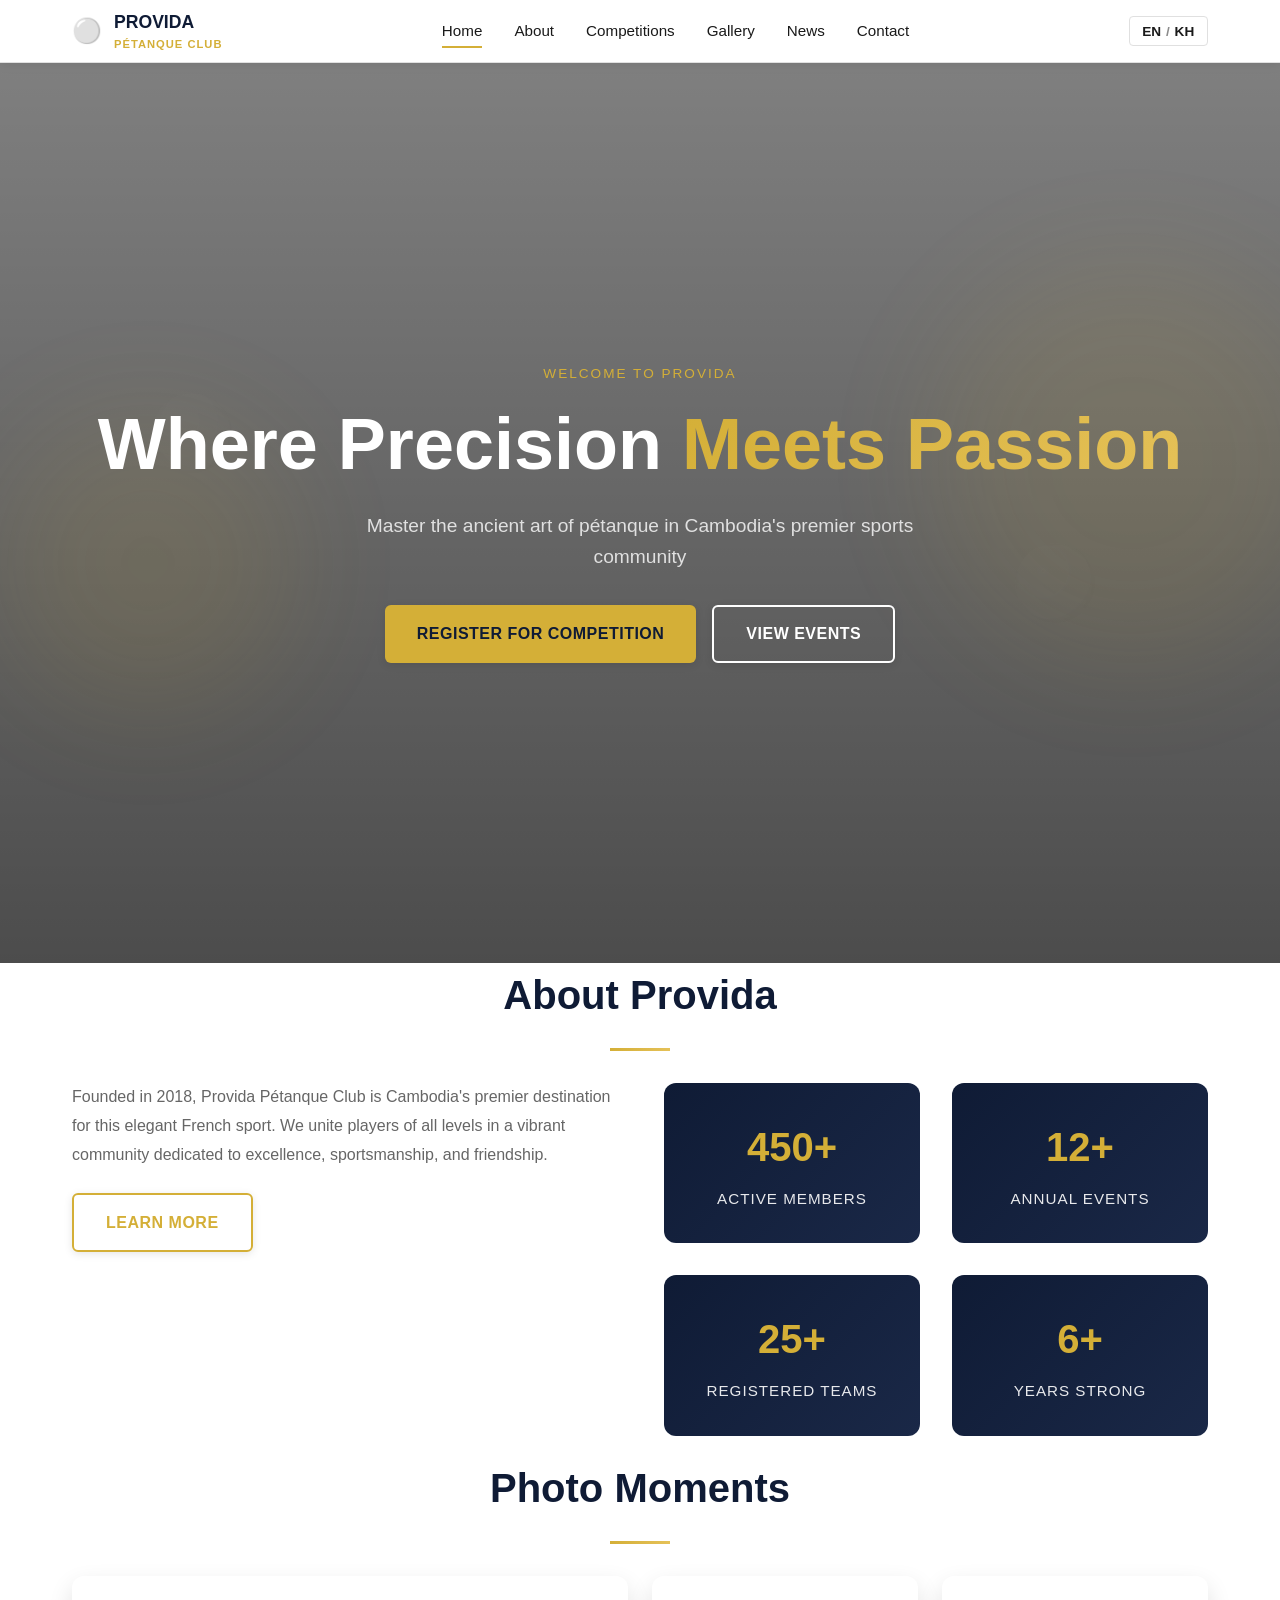
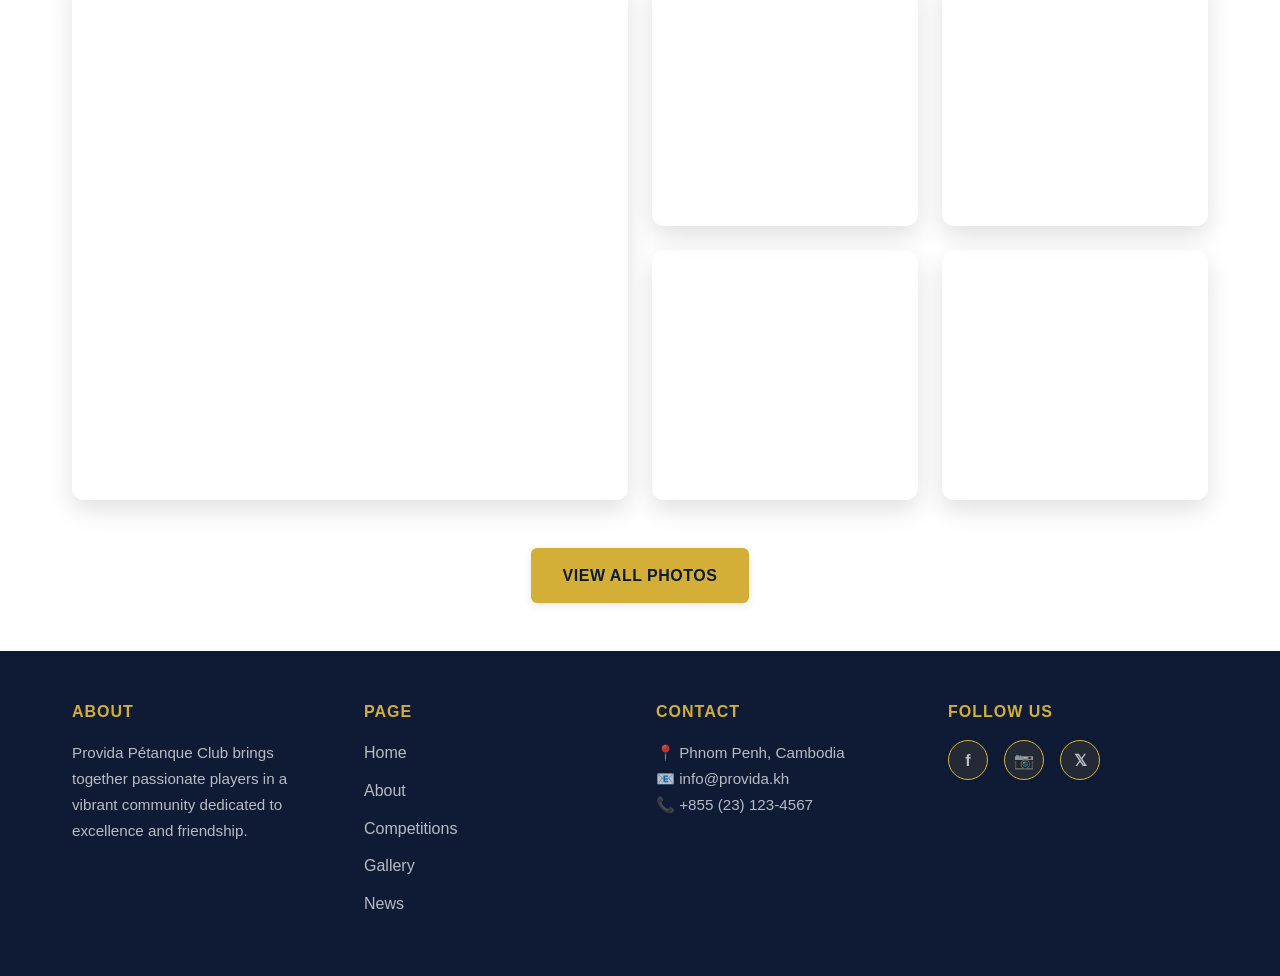
==== commit 595c361a: "new changes" ====
--- a/index.html
+++ b/index.html
@@ -161,11 +161,11 @@
     <!-- <section class="next-competition section-dark"
              style="background: url('images/DSC08724.JPG') center/cover no-repeat;">
               -->
-        <section class="next-competition section-dark"
-    style="
-        background: 
-       linear-gradient(rgba(0, 0, 0, 0.45), rgb(0 0 0 / 69%)), url(images/DSC08700.JPG) center / cover no-repeat;
-    ">
+        <!-- <section class="next-competition section-dark"
+            style="
+                background: 
+            linear-gradient(rgba(0, 0, 0, 0.45), rgb(0 0 0 / 69%)), url(images/DSC08700.JPG) center / cover no-repeat;
+            ">
      
         <div class="container">
             <h2 class="section-title light" data-en="Next Competition" data-kh="ការប្រកួតប្រជែងបន្ទាប់">Next Competition</h2>
@@ -182,22 +182,7 @@
                         <p class="competition-location" data-en="Central Pétanque Courts, Phnom Penh" data-kh="ល្មើងលេងក្លាយកណ្តាល ភ្នំពេញ">Central Pétanque Courts, Phnom Penh</p>
                         <p class="competition-desc" data-en="Grand opening tournament featuring elite teams from across Cambodia and international guests" data-kh="ការប្រកួតប្រជែងកាលបរិច្ឆេទដ៏អស្ចារ្យដែលបង្ហាញក្រុមលេចធ្លោពីគ្រប់ប្រទេស">Grand opening tournament featuring elite teams from across Cambodia and international guests</p>
                         
-                        <div class="competition-details">
-                            <div class="detail-item">
-                                <span class="detail-icon">🕐</span>
-                                <span data-en="9:00 AM - 5:00 PM" data-kh="09:00 ព្រឹក - 17:00 ល្ងាច">9:00 AM - 5:00 PM</span>
-                            </div>
-                            <div class="detail-item">
-                                <span class="detail-icon">👥</span>
-                                <span data-en="32 Teams Maximum" data-kh="ក្រុម 32 ដ៏ច្រើន">32 Teams Maximum</span>
-                            </div>
-                            <div class="detail-item">
-                                <span class="detail-icon">🏆</span>
-                                <span data-en="$5,000 Prize Pool" data-kh="តម្លៃផលបូក ៥០០០ដុល្លារ">$5,000 Prize Pool</span>
-                            </div>
-                        </div>
-
-                        <!-- <button class="btn btn--gold" id="registerCompetitionBtn" data-en="Register Now" data-kh="ចុះឈ្មោះឥឡូវនេះ">Register Now</button> -->
+
                         <a href="competition.html#competitionRegistration"
                             class="btn btn--gold"
                             id="registerCompetitionBtn"
@@ -209,98 +194,67 @@
                 </div>
             </div>
         </div>
-    </section>
+    </section> -->
 
     <!-- Latest News Section -->
-    <section class="news-preview section-light">
+    <!-- <section class="news-preview section-light">
         <div class="container">
             <h2 class="section-title" data-en="Latest News" data-kh="ព័ត៌មានថ្មីបំផុត">Latest News</h2>
-            
-            <!-- <div class="news-grid">
+        
+
+            <div class="news-grid">
+
                 <article class="news-item">
-                    <div class="news-image" style="background: linear-gradient(135deg, #d4af37, #e5c158);"></div>
+                    <div class="news-image"
+                        style="
+                            background:
+                            linear-gradient(rgba(0,0,0,0.35), rgba(0,0,0,0.35)),
+                            url('images/DSC08751.JPG') center/cover no-repeat;
+                        ">
+                    </div>
                     <div class="news-content">
-                        <span class="news-date" data-en="Mar 10, 2024" data-kh="ថ្ងៃទី 10 ខែមីនា 2024">Mar 10, 2024</span>
-                        <h3 class="news-title" data-en="International Tournament Starts" data-kh="ការប្រកួតប្រជែងអន្តរជាតិចាប់ផ្តើម">International Tournament Starts</h3>
-                        <p class="news-excerpt" data-en="Teams from France, Vietnam, and Thailand gather for Provida's biggest event ever..." data-kh="ក្រុមលេងពីបារាំង វៀតណាម និងថៃជួបគ្នាលើក។...">Teams from France, Vietnam, and Thailand gather for Provida's biggest event ever...</p>
-                        <a href="news.html" class="news-link" data-en="Read More" data-kh="អានលម្អិត">Read More →</a>
+                                    <span class="news-date" data-en="Mar 10, 2024" data-kh="ថ្ងៃទី 10 ខែមីនា 2024">Mar 10, 2024</span>
+                                    <h3 class="news-title" data-en="International Tournament Starts" data-kh="ការប្រកួតប្រជែងអន្តរជាតិចាប់ផ្តើម">International Tournament Starts</h3>
+                                    <p class="news-excerpt" data-en="Teams from France, Vietnam, and Thailand gather for Provida's biggest event ever..." data-kh="ក្រុមលេងពីបារាំង វៀតណាម និងថៃជួបគ្នាលើក។...">Teams from France, Vietnam, and Thailand gather for Provida's biggest event ever...</p>
+                                    <a href="news.html" class="news-link" data-en="Read More" data-kh="អានលម្អិត">Read More →</a>
                     </div>
                 </article>
 
                 <article class="news-item">
-                    <div class="news-image" style="background: linear-gradient(135deg, #1a2847, #2a3a52);"></div>
+                    <div class="news-image"
+                        style="
+                            background:
+                            linear-gradient(rgba(0,0,0,0.35), rgba(0,0,0,0.35)),
+                            url('images/DSC08773.JPG') center/cover no-repeat;
+                        ">
+                    </div>
                     <div class="news-content">
-                        <span class="news-date" data-en="Mar 5, 2024" data-kh="ថ្ងៃទី 5 ខែមីនា 2024">Mar 5, 2024</span>
-                        <h3 class="news-title" data-en="New Training Program Launched" data-kh="កម្មវិធីរៀបរៀងថ្មីបានបង្កើត">New Training Program Launched</h3>
-                        <p class="news-excerpt" data-en="Beginner-friendly courses designed to help new members master the fundamentals..." data-kh="វគ្គសិក្សាដែលសមស្របសម្រាប់អ្នកចាប់ផ្តើម...">Beginner-friendly courses designed to help new members master the fundamentals...</p>
-                        <a href="news.html" class="news-link" data-en="Read More" data-kh="អានលម្អិត">Read More →</a>
-                    </div>
+                                    <span class="news-date" data-en="Mar 5, 2024" data-kh="ថ្ងៃទី 5 ខែមីនា 2024">Mar 5, 2024</span>
+                                    <h3 class="news-title" data-en="New Training Program Launched" data-kh="កម្មវិធីរៀបរៀងថ្មីបានបង្កើត">New Training Program Launched</h3>
+                                    <p class="news-excerpt" data-en="Beginner-friendly courses designed to help new members master the fundamentals..." data-kh="វគ្គសិក្សាដែលសមស្របសម្រាប់អ្នកចាប់ផ្តើម...">Beginner-friendly courses designed to help new members master the fundamentals...</p>
+                                    <a href="news.html" class="news-link" data-en="Read More" data-kh="អានលម្អិត">Read More →</a>
+                                </div>
                 </article>
 
                 <article class="news-item">
-                    <div class="news-image" style="background: linear-gradient(135deg, #2a3a52, #3a4a62);"></div>
-                    <div class="news-content">
-                        <span class="news-date" data-en="Feb 28, 2024" data-kh="ថ្ងៃទី 28 ខែកុម្ភៈ 2024">Feb 28, 2024</span>
-                        <h3 class="news-title" data-en="Member Profile: Rising Star" data-kh="ម្តងទៀត៖ តារាលេចឡើង">Member Profile: Rising Star</h3>
-                        <p class="news-excerpt" data-en="Meet Sokha, who conquered the pétanque world in just 18 months..." data-kh="ស្វាគមន៍សម្រាប់សោខា ដែលបានចាប់ក្ដើម។...">Meet Sokha, who conquered the pétanque world in just 18 months...</p>
-                        <a href="news.html" class="news-link" data-en="Read More" data-kh="អានលម្អិត">Read More →</a>
-                    </div>
-                </article>
-            </div> -->
-
-            <div class="news-grid">
-
-    <article class="news-item">
-        <div class="news-image"
-             style="
-                background:
-                linear-gradient(rgba(0,0,0,0.35), rgba(0,0,0,0.35)),
-                url('images/DSC08751.JPG') center/cover no-repeat;
-             ">
-        </div>
-        <div class="news-content">
-                        <span class="news-date" data-en="Mar 10, 2024" data-kh="ថ្ងៃទី 10 ខែមីនា 2024">Mar 10, 2024</span>
-                        <h3 class="news-title" data-en="International Tournament Starts" data-kh="ការប្រកួតប្រជែងអន្តរជាតិចាប់ផ្តើម">International Tournament Starts</h3>
-                        <p class="news-excerpt" data-en="Teams from France, Vietnam, and Thailand gather for Provida's biggest event ever..." data-kh="ក្រុមលេងពីបារាំង វៀតណាម និងថៃជួបគ្នាលើក។...">Teams from France, Vietnam, and Thailand gather for Provida's biggest event ever...</p>
-                        <a href="news.html" class="news-link" data-en="Read More" data-kh="អានលម្អិត">Read More →</a>
-        </div>
-    </article>
-
-    <article class="news-item">
-        <div class="news-image"
-             style="
-                background:
-                linear-gradient(rgba(0,0,0,0.35), rgba(0,0,0,0.35)),
-                url('images/DSC08773.JPG') center/cover no-repeat;
-             ">
-        </div>
-        <div class="news-content">
-                        <span class="news-date" data-en="Mar 5, 2024" data-kh="ថ្ងៃទី 5 ខែមីនា 2024">Mar 5, 2024</span>
-                        <h3 class="news-title" data-en="New Training Program Launched" data-kh="កម្មវិធីរៀបរៀងថ្មីបានបង្កើត">New Training Program Launched</h3>
-                        <p class="news-excerpt" data-en="Beginner-friendly courses designed to help new members master the fundamentals..." data-kh="វគ្គសិក្សាដែលសមស្របសម្រាប់អ្នកចាប់ផ្តើម...">Beginner-friendly courses designed to help new members master the fundamentals...</p>
-                        <a href="news.html" class="news-link" data-en="Read More" data-kh="អានលម្អិត">Read More →</a>
-                    </div>
-    </article>
-
-    <article class="news-item">
-        <div class="news-image"
-             style="
+                <div class="news-image"
+                style="
                 background:
                 linear-gradient(rgba(0,0,0,0.35), rgba(0,0,0,0.35)),
                 url('images/DSC02662.jpg') center/cover no-repeat;
-             ">
-        </div>
-       <div class="news-content">
-                        <span class="news-date" data-en="Feb 28, 2024" data-kh="ថ្ងៃទី 28 ខែកុម្ភៈ 2024">Feb 28, 2024</span>
-                        <h3 class="news-title" data-en="Member Profile: Rising Star" data-kh="ម្តងទៀត៖ តារាលេចឡើង">Member Profile: Rising Star</h3>
-                        <p class="news-excerpt" data-en="Meet Sokha, who conquered the pétanque world in just 18 months..." data-kh="ស្វាគមន៍សម្រាប់សោខា ដែលបានចាប់ក្ដើម។...">Meet Sokha, who conquered the pétanque world in just 18 months...</p>
-                        <a href="news.html" class="news-link" data-en="Read More" data-kh="អានលម្អិត">Read More →</a>
-                    </div>
+                ">
+                </div>
+                <div class="news-content">
+                <span class="news-date" data-en="Feb 28, 2024" data-kh="ថ្ងៃទី 28 ខែកុម្ភៈ 2024">Feb 28, 2024</span>
+                <h3 class="news-title" data-en="Member Profile: Rising Star" data-kh="ម្តងទៀត៖ តារាលេចឡើង">Member Profile: Rising Star</h3>
+                <p class="news-excerpt" data-en="Meet Sokha, who conquered the pétanque world in just 18 months..." data-kh="ស្វាគមន៍សម្រាប់សោខា ដែលបានចាប់ក្ដើម។...">Meet Sokha, who conquered the pétanque world in just 18 months...</p>
+                <a href="news.html" class="news-link" data-en="Read More" data-kh="អានលម្អិត">Read More →</a>
+                </div>
     </article>
 
 </div>
         </div>
-    </section>
+    </section> -->
 
     <!-- Gallery Preview Section -->
     <section class="gallery-preview section-light">
@@ -344,7 +298,14 @@
                     <span class="gallery-prev-label">Club Events</span>
                 </div>
             </a>
-
+ <a href="gallery.html" class="gallery-preview-item">
+                <div class="gallery-prev-img"
+                    style="background:url('images/DSC08721.JPG') center/cover no-repeat;">
+                </div>
+                <div class="gallery-prev-overlay">
+                    <span class="gallery-prev-label">Club Events</span>
+                </div>
+            </a>
         </div>
 
             <div style="text-align: center; margin-top: 3rem;    margin-bottom: 3rem;">
--- a/style.css
+++ b/style.css
@@ -45,7 +45,7 @@
 }
 
 .navbar__container {
-    max-width: 1200px; margin: 0 auto; padding: 1rem 2rem;
+    max-width: 1200px; margin: 0 auto; padding: 0.5rem 2rem;
     display: flex; justify-content: space-between; align-items: center;
 }
 
@@ -247,8 +247,8 @@
 }
 
 .btn--secondary {
-    background: transparent; color: var(--color-navy);
-    border: 2px solid var(--color-navy);
+    background: transparent; color: var(--color-white);
+    border: 2px solid var(--color-white);
 }
 
 .btn--secondary:hover {
@@ -496,9 +496,9 @@
     opacity: 0; transition: var(--transition);
 }
 
-.gallery-preview-item:hover .gallery-prev-overlay {
+/* .gallery-preview-item:hover .gallery-prev-overlay {
     opacity: 1;
-}
+} */
 
 .gallery-prev-label {
     color: var(--color-gold);
@@ -604,12 +604,12 @@
     box-shadow: 0 10px 25px rgba(0, 0, 0, 0.12);
     transition: var(--transition);
     aspect-ratio: 1;
-}
-
-.gallery-item:hover {
+} 
+
+/* .gallery-item:hover {
     transform: translateY(-8px);
     box-shadow: 0 15px 35px rgba(0, 0, 0, 0.2);
-}
+} */
 
 .gallery-item img {
     width: 100%; height: 100%;
@@ -617,9 +617,9 @@
     transition: var(--transition);
 }
 
-.gallery-item:hover img {
+/* .gallery-item:hover img {
     transform: scale(1.1);
-}
+} */
 
 .gallery-overlay {
     position: absolute; inset: 0;
@@ -628,9 +628,9 @@
     opacity: 0; transition: var(--transition);
 }
 
-.gallery-item:hover .gallery-overlay {
+/* .gallery-item:hover .gallery-overlay {
     opacity: 1;
-}
+} */
 
 .gallery-overlay span {
     color: var(--color-gold);
@@ -1927,3 +1927,9 @@
     position:relative;
     z-index:2;
 }
+
+.logo-img{
+    height: 70px;
+    width: auto;
+    object-fit: contain;
+}
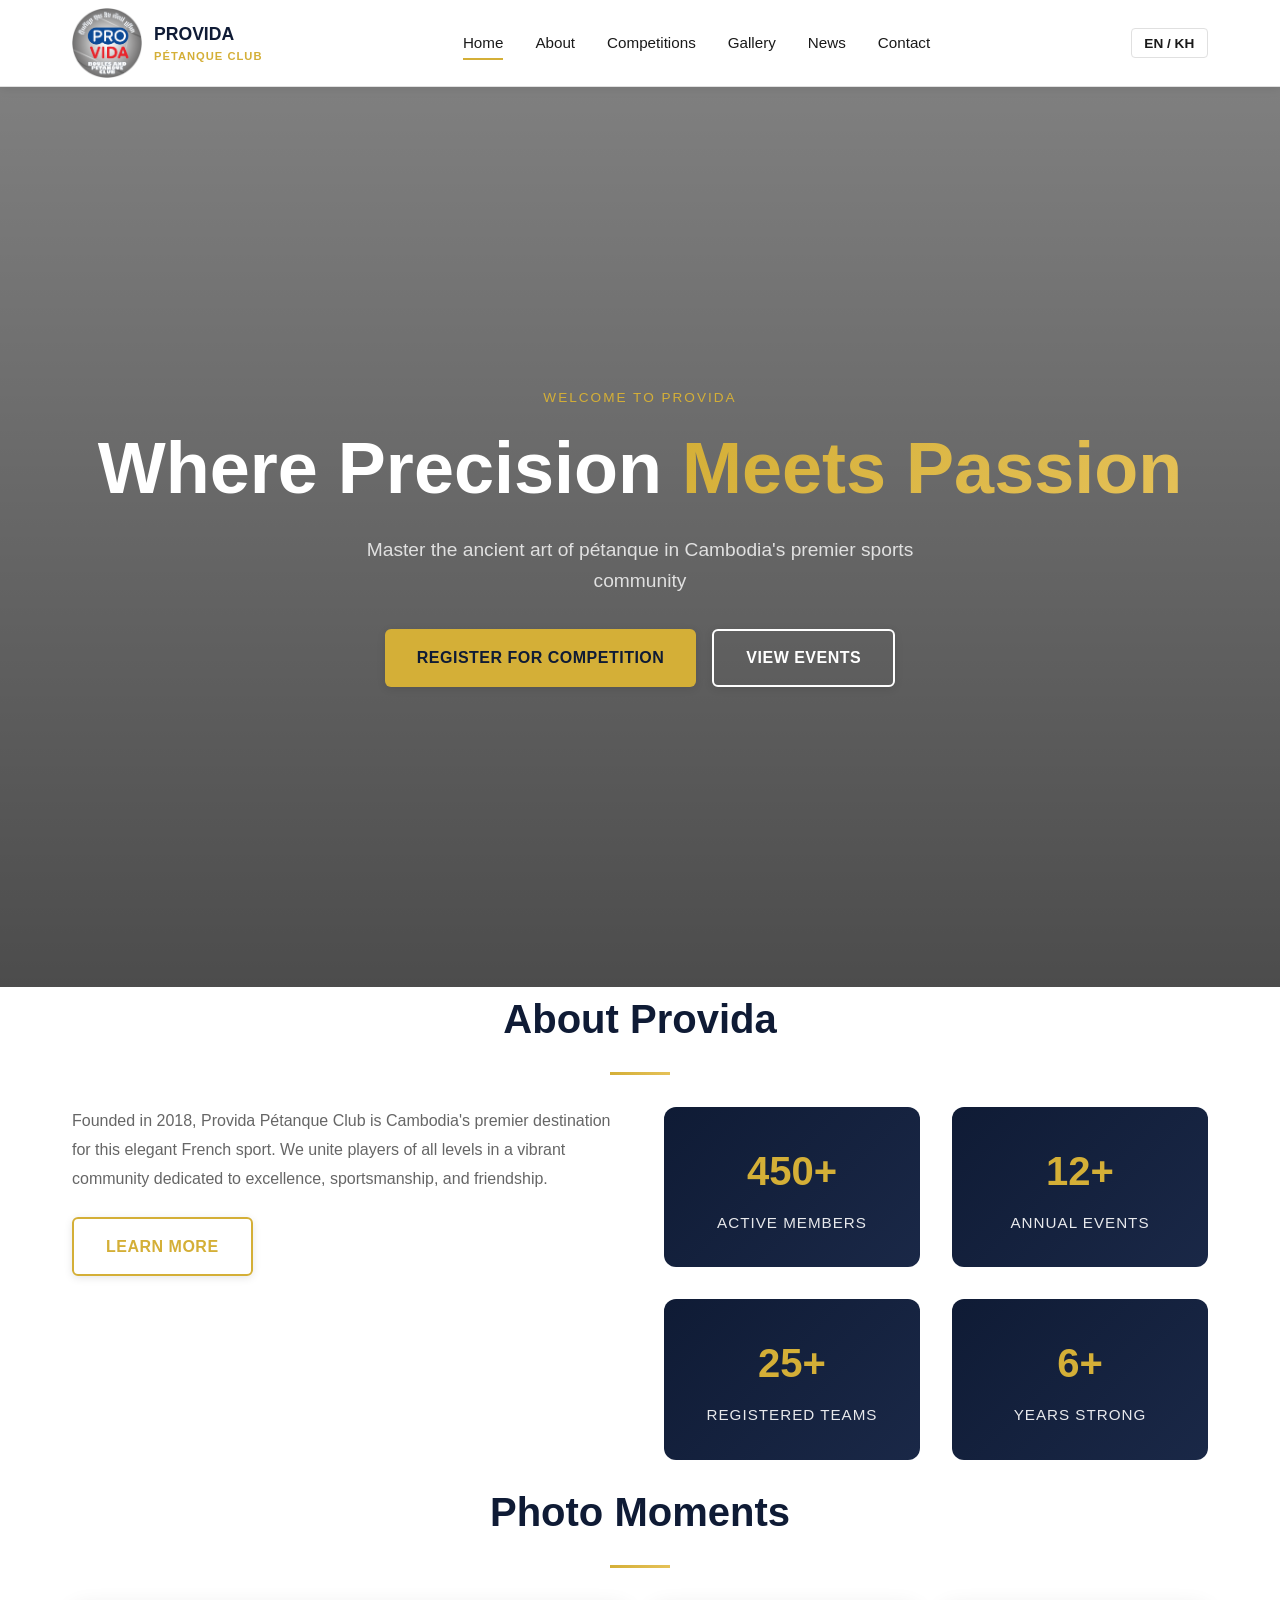
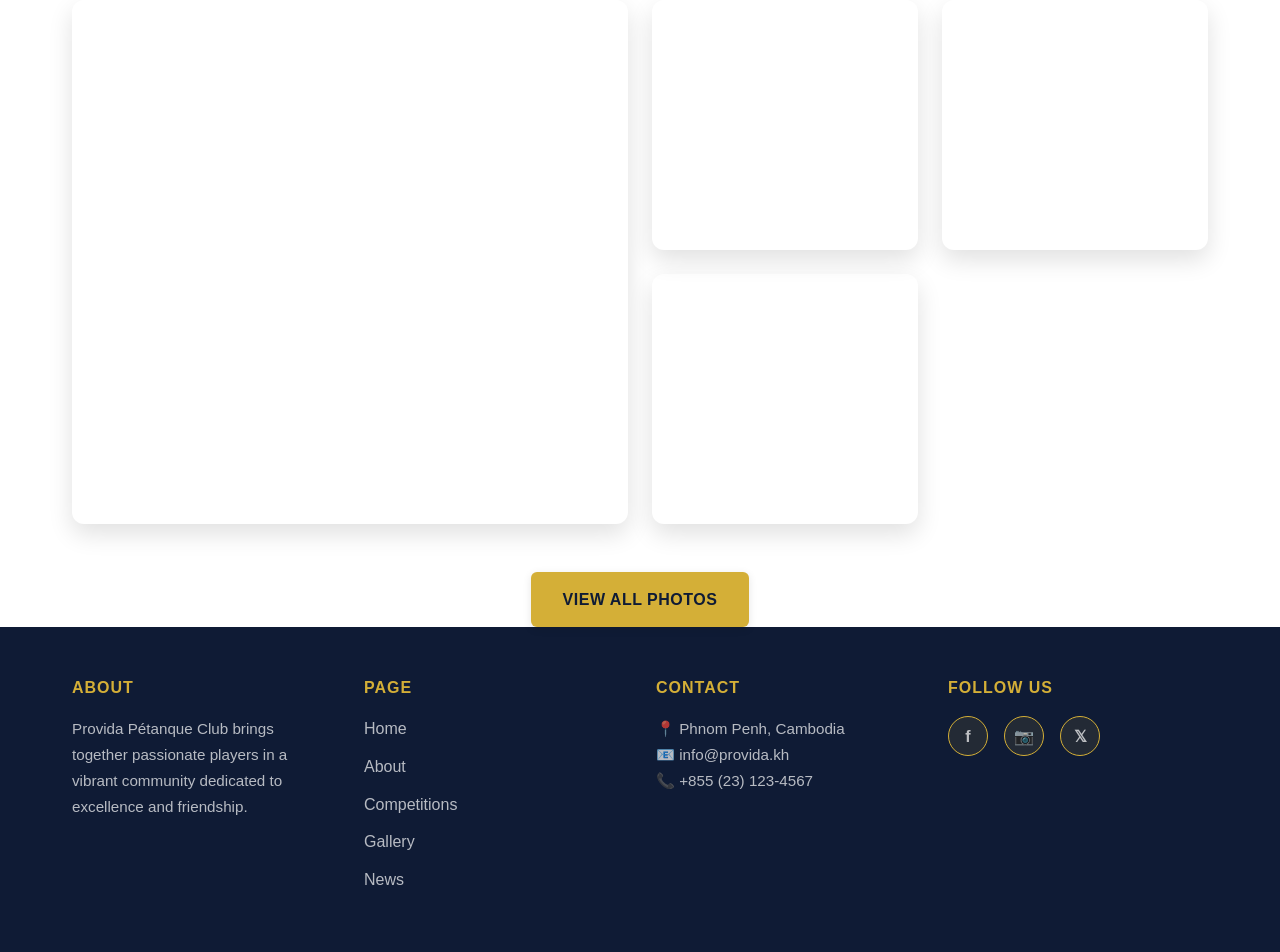
==== commit e48d21fa: "new changes" ====
--- a/index.html
+++ b/index.html
@@ -1,419 +1,348 @@
 <!DOCTYPE html>
 <html lang="en">
 <head>
-    <meta charset="UTF-8">
-    <meta name="viewport" content="width=device-width, initial-scale=1.0">
-    <title>Provida Pétanque Club - Where Precision Meets Passion</title>
-    <link rel="stylesheet" href="style.css">
+<meta charset="UTF-8">
+<meta name="viewport" content="width=device-width, initial-scale=1.0">
+<title>Provida Pétanque Club - Where Precision Meets Passion</title>
+<link rel="stylesheet" href="style.css">
+
+
+<style>
+
+/* KHMER FONT */
+
+@font-face{
+font-family:"KantumruyPro";
+src:url("fonts/Kantumruy_Pro-Regular.ttf") format("truetype");
+font-weight:400;
+}
+
+@font-face{
+font-family:"KantumruyPro";
+src:url("fonts/Kantumruy_Pro-Bold.ttf") format("truetype");
+font-weight:700;
+}
+
+/* Apply Khmer font automatically */
+
+html[lang="km"]{
+font-family:"KantumruyPro", sans-serif;
+}
+
+</style>
 </head>
+
 <body>
-    <!-- Navigation Bar -->
-    <nav class="navbar">
-        <div class="navbar__container">
-            <div class="navbar__logo">
-                <span class="logo-icon">⚪</span>
-                <div class="logo-text">
-                    <div class="logo-main" data-en="PROVIDA" data-kh="ប្រូវីដា">PROVIDA</div>
-                    <div class="logo-sub" data-en="Pétanque Club" data-kh="ក្លឹប Pétanque">Pétanque Club</div>
-                </div>
+
+<!-- NAVBAR -->
+<nav class="navbar">
+    <div class="navbar__container">
+
+        <div class="navbar__logo">
+            <img src="images/provida-logo.png" alt="Provida Logo" class="logo-img">
+            <div class="logo-text">
+                <div class="logo-main">PROVIDA</div>
+                <div class="logo-sub">Pétanque Club</div>
             </div>
-
-            <div class="navbar__menu" id="navMenu">
-                <a href="index.html" class="navbar__link active" data-en="Home" data-kh="ដើម">Home</a>
-                <a href="about.html" class="navbar__link" data-en="About" data-kh="អំពី">About</a>
-                <a href="competition.html" class="navbar__link" data-en="Competitions" data-kh="ការប្រកួតប្រជែង">Competitions</a>
-                <a href="gallery.html" class="navbar__link" data-en="Gallery" data-kh="ギャラリー">Gallery</a>
-                <a href="news.html" class="navbar__link" data-en="News" data-kh="ព័ត៌មាន">News</a>
-                <a href="contact.html" class="navbar__link" data-en="Contact" data-kh="ទាក់ទង">Contact</a>
-            </div>
-
-            <div class="navbar__actions">
-                <button class="lang-toggle" id="langToggle" aria-label="Toggle language">
-                    <span class="lang-en">EN</span><span class="lang-sep">/</span><span class="lang-kh">KH</span>
-                </button>
-                <button class="hamburger" id="hamburger" aria-label="Menu">
-                    <span></span><span></span><span></span>
-                </button>
-            </div>
-        </div>
-    </nav>
-
-    <!-- Hero Section -->
-    <!-- <section class="hero">
-        <div class="hero__bg">
-            <div class="hero__gradient"></div>
-            <div class="hero__orb hero__orb--1"></div>
-            <div class="hero__orb hero__orb--2"></div>
-            <div class="petanque-ball" style="top: 10%; left: 5%; opacity: 0.05;"></div>
-            <div class="petanque-ball" style="top: 60%; right: 8%; opacity: 0.04;"></div>
-        </div>
-
-        <div class="hero__content">
-            <div class="hero__label" data-en="Welcome to Provida" data-kh="សូមស្វាគមន៍ដល់ប្រូវីដា">Welcome to Provida</div>
-            <h1 class="hero__title">
-                <span data-en="Where Precision" data-kh="ដែលកាល">Where Precision</span>
-                <span class="gold" data-en="Meets Passion" data-kh="ដូច្នេះកម្ពល់">Meets Passion</span>
-            </h1>
-            <p class="hero__subtitle" data-en="Master the ancient art of pétanque in Cambodia's premier sports community" data-kh="អនុវត្តសិល្បៈបុរាណនៃ pétanque នៅក្នុងសហគមន៍កីឡាលេចធ្លោបំផុតរបស់កម្ពុជា">Master the ancient art of pétanque in Cambodia's premier sports community</p>
-            
-            <div class="hero__cta">
-                <button class="btn btn--primary" id="registerMainBtn" data-en="Register for Competition" data-kh="ចុះឈ្មោះលក្ខណ្ឌការណ៍">Register for Competition</button>
-                <a href="competition.html" class="btn btn--secondary" data-en="View Events" data-kh="មើលលក្ខណ្ឌការណ៍">View Events</a>
-            </div>
-        </div>
-
-        <div class="hero__scroll" data-en="Scroll to explore" data-kh="រមូរដើម្បីស្វាគមន៍">Scroll to explore</div>
-    </section> -->
-  <section class="hero" >
-
-        <!-- BACKGROUND SLIDESHOW -->
-        <div class="hero__slideshow">
-            <div class="hero__slide active" style="background-image:    url('images/DSC00429.jpg');"></div>
-            <div class="hero__slide" style="background-image:           url('images/DSC09721.jpg');"></div>
-            <div class="hero__slide" style="background-image:           url('images/DSC09961.jpg');"></div>
-        </div>
-         <div class="hero__overlay"></div>
-
-        <div class="hero__content">
-           <div class="hero__bg">
-            <div class="hero__gradient"></div>
-            <div class="hero__orb hero__orb--1"></div>
-            <div class="hero__orb hero__orb--2"></div>
-            <div class="petanque-ball" style="top: 10%; left: 5%; opacity: 0.05;"></div>
-            <div class="petanque-ball" style="top: 60%; right: 8%; opacity: 0.04;"></div>
-        </div>
-
-        <div class="hero__content">
-            <div class="hero__label" data-en="Welcome to Provida" data-kh="សូមស្វាគមន៍ដល់ប្រូវីដា">Welcome to Provida</div>
-            <h1 class="hero__title">
-                <span data-en="Where Precision" data-kh="ដែលកាល">Where Precision</span>
-                <span class="gold" data-en="Meets Passion" data-kh="ដូច្នេះកម្ពល់">Meets Passion</span>
-            </h1>
-            <p class="hero__subtitle" data-en="Master the ancient art of pétanque in Cambodia's premier sports community" data-kh="អនុវត្តសិល្បៈបុរាណនៃ pétanque នៅក្នុងសហគមន៍កីឡាលេចធ្លោបំផុតរបស់កម្ពុជា">Master the ancient art of pétanque in Cambodia's premier sports community</p>
-            
-            <div class="hero__cta">
-                <!-- <button class="btn btn--primary" id="registerMainBtn" data-en="Register for Competition" data-kh="ចុះឈ្មោះលក្ខណ្ឌការណ៍">Register for Competition</button> -->
-               <a href="competition.html#competitionRegistration" class="btn btn--primary">
-                Register for Competition
-                </a>
-                <a href="competition.html" class="btn btn--secondary" data-en="View Events" data-kh="មើលលក្ខណ្ឌការណ៍">View Events</a>
-            </div>
-        </div>
-        
-        </div>
-
-        <div class="hero__scroll" data-en="Scroll to explore" data-kh="រមូរដើម្បីស្វាគមន៍">Scroll to explore</div>
-    </section>
-    <!-- About Preview Section -->
-    <section class="about-preview section-light">
-        <div class="container">
-            <h2 class="section-title" data-en="About Provida" data-kh="អំពីប្រូវីដា">About Provida</h2>
-            
-            <div class="about-grid">
-                <div class="about-content">
-                    <p class="about-text" data-en="Founded in 2018, Provida Pétanque Club is Cambodia's premier destination for this elegant French sport. We unite players of all levels in a vibrant community dedicated to excellence, sportsmanship, and friendship." data-kh="បង្កើតឡើងនៅឆ្នាំ 2018 ក្លឹប Pétanque Provida គឺជាក្រុងលេចធ្លោរបស់កម្ពុជាសម្រាប់កីឡាបារាំងដ៏ឆើតឆាយនេះ។ យើងរួបរួមក្រុមលេងម្នាក់ៗក្នុងសហគមន៍ស្វាភាវៈដែលគាត់មានឧទ្ទេសដល់ភាពល្អឥតខ្ចោះ សម្ព័ន្ធភាព និងមិត្តភាព។">Founded in 2018, Provida Pétanque Club is Cambodia's premier destination for this elegant French sport. We unite players of all levels in a vibrant community dedicated to excellence, sportsmanship, and friendship.</p>
-                    
-                    <!-- <div class="about-values">
-                        <div class="value-card">
-                            <h4 data-en="Community" data-kh="សហគមន៍">Community</h4>
-                            <p data-en="Building lasting friendships through sport" data-kh="ការសាងសង់មិត្តភាពរយៈពេលវែង">Building lasting friendships through sport</p>
-                        </div>
-                        <div class="value-card">
-                            <h4 data-en="Precision" data-kh="ភាពជាក់លាក់">Precision</h4>
-                            <p data-en="Mastering the technical excellence of pétanque" data-kh="ការលេងមាហាត្មចាប់យកលក្ខណៈបច្ចេកទេស">Mastering the technical excellence of pétanque</p>
-                        </div>
-                        <div class="value-card">
-                            <h4 data-en="Sportsmanship" data-kh="សៀវភៅកីឡា">Sportsmanship</h4>
-                            <p data-en="Competing with respect and integrity" data-kh="ការប្រកួតប្រជែងដោយមានការគោរព">Competing with respect and integrity</p>
-                        </div>
-                        <div class="value-card">
-                            <h4 data-en="Excellence" data-kh="ភាពល្អឥតខ្ចោះ">Excellence</h4>
-                            <p data-en="Striving for continuous improvement" data-kh="ព្យាយាមសម្រាប់ការកែលម្អនៃការឈានដល់ពិន្ទុ">Striving for continuous improvement</p>
-                        </div>
-                    </div> -->
-
-                    <a href="about.html" class="btn btn--outline" data-en="Learn More" data-kh="រៀនលម្អិត">Learn More</a>
-                </div>
-
-                <div class="about-stats">
-                    <div class="stat-box">
-                        <div class="stat-number">450+</div>
-                        <div class="stat-label" data-en="Active Members" data-kh="សមាជិកក្នុងសកម្មភាព">Active Members</div>
-                    </div>
-                    <div class="stat-box">
-                        <div class="stat-number">12+</div>
-                        <div class="stat-label" data-en="Annual Events" data-kh="ព្រឹត្តិការណ៍ប្រចាំឆ្នាំ">Annual Events</div>
-                    </div>
-                    <div class="stat-box">
-                        <div class="stat-number">25+</div>
-                        <div class="stat-label" data-en="Registered Teams" data-kh="ក្រុមចុះឈ្មោះ">Registered Teams</div>
-                    </div>
-                    <div class="stat-box">
-                        <div class="stat-number">6+</div>
-                        <div class="stat-label" data-en="Years Strong" data-kh="ឆ្នាំរឹងមាំ">Years Strong</div>
-                    </div>
-                </div>
-            </div>
-        </div>
-    </section>
-
-    <!-- Next Competition Section -->
-    <!-- <section class="next-competition section-dark"
-             style="background: url('images/DSC08724.JPG') center/cover no-repeat;">
-              -->
-        <!-- <section class="next-competition section-dark"
-            style="
-                background: 
-            linear-gradient(rgba(0, 0, 0, 0.45), rgb(0 0 0 / 69%)), url(images/DSC08700.JPG) center / cover no-repeat;
-            ">
-     
-        <div class="container">
-            <h2 class="section-title light" data-en="Next Competition" data-kh="ការប្រកួតប្រជែងបន្ទាប់">Next Competition</h2>
-            
-            <div class="competition-showcase">
-                <div class="competition-card-main">
-                    <div class="competition-badge" data-en="FEATURED" data-kh="ដាក់បង្ហាញ">FEATURED</div>
-                    <div class="competition-date">
-                        <span class="date-month" data-en="MAR" data-kh="មិនទ">MAR</span>
-                        <span class="date-day">15</span>
-                    </div>
-                    <div class="competition-info">
-                        <h3 class="competition-name" data-en="Spring Championship" data-kh="ពានរង្វាន់ឆ្នាំផ្ស័ង្ក">Spring Championship</h3>
-                        <p class="competition-location" data-en="Central Pétanque Courts, Phnom Penh" data-kh="ល្មើងលេងក្លាយកណ្តាល ភ្នំពេញ">Central Pétanque Courts, Phnom Penh</p>
-                        <p class="competition-desc" data-en="Grand opening tournament featuring elite teams from across Cambodia and international guests" data-kh="ការប្រកួតប្រជែងកាលបរិច្ឆេទដ៏អស្ចារ្យដែលបង្ហាញក្រុមលេចធ្លោពីគ្រប់ប្រទេស">Grand opening tournament featuring elite teams from across Cambodia and international guests</p>
-                        
-
-                        <a href="competition.html#competitionRegistration"
-                            class="btn btn--gold"
-                            id="registerCompetitionBtn"
-                            data-en="Register Now"
-                            data-kh="ចុះឈ្មោះឥឡូវនេះ">
-                            Register Now
-                        </a>
-                    </div>
-                </div>
-            </div>
-        </div>
-    </section> -->
-
-    <!-- Latest News Section -->
-    <!-- <section class="news-preview section-light">
-        <div class="container">
-            <h2 class="section-title" data-en="Latest News" data-kh="ព័ត៌មានថ្មីបំផុត">Latest News</h2>
-        
-
-            <div class="news-grid">
-
-                <article class="news-item">
-                    <div class="news-image"
-                        style="
-                            background:
-                            linear-gradient(rgba(0,0,0,0.35), rgba(0,0,0,0.35)),
-                            url('images/DSC08751.JPG') center/cover no-repeat;
-                        ">
-                    </div>
-                    <div class="news-content">
-                                    <span class="news-date" data-en="Mar 10, 2024" data-kh="ថ្ងៃទី 10 ខែមីនា 2024">Mar 10, 2024</span>
-                                    <h3 class="news-title" data-en="International Tournament Starts" data-kh="ការប្រកួតប្រជែងអន្តរជាតិចាប់ផ្តើម">International Tournament Starts</h3>
-                                    <p class="news-excerpt" data-en="Teams from France, Vietnam, and Thailand gather for Provida's biggest event ever..." data-kh="ក្រុមលេងពីបារាំង វៀតណាម និងថៃជួបគ្នាលើក។...">Teams from France, Vietnam, and Thailand gather for Provida's biggest event ever...</p>
-                                    <a href="news.html" class="news-link" data-en="Read More" data-kh="អានលម្អិត">Read More →</a>
-                    </div>
-                </article>
-
-                <article class="news-item">
-                    <div class="news-image"
-                        style="
-                            background:
-                            linear-gradient(rgba(0,0,0,0.35), rgba(0,0,0,0.35)),
-                            url('images/DSC08773.JPG') center/cover no-repeat;
-                        ">
-                    </div>
-                    <div class="news-content">
-                                    <span class="news-date" data-en="Mar 5, 2024" data-kh="ថ្ងៃទី 5 ខែមីនា 2024">Mar 5, 2024</span>
-                                    <h3 class="news-title" data-en="New Training Program Launched" data-kh="កម្មវិធីរៀបរៀងថ្មីបានបង្កើត">New Training Program Launched</h3>
-                                    <p class="news-excerpt" data-en="Beginner-friendly courses designed to help new members master the fundamentals..." data-kh="វគ្គសិក្សាដែលសមស្របសម្រាប់អ្នកចាប់ផ្តើម...">Beginner-friendly courses designed to help new members master the fundamentals...</p>
-                                    <a href="news.html" class="news-link" data-en="Read More" data-kh="អានលម្អិត">Read More →</a>
-                                </div>
-                </article>
-
-                <article class="news-item">
-                <div class="news-image"
-                style="
-                background:
-                linear-gradient(rgba(0,0,0,0.35), rgba(0,0,0,0.35)),
-                url('images/DSC02662.jpg') center/cover no-repeat;
-                ">
-                </div>
-                <div class="news-content">
-                <span class="news-date" data-en="Feb 28, 2024" data-kh="ថ្ងៃទី 28 ខែកុម្ភៈ 2024">Feb 28, 2024</span>
-                <h3 class="news-title" data-en="Member Profile: Rising Star" data-kh="ម្តងទៀត៖ តារាលេចឡើង">Member Profile: Rising Star</h3>
-                <p class="news-excerpt" data-en="Meet Sokha, who conquered the pétanque world in just 18 months..." data-kh="ស្វាគមន៍សម្រាប់សោខា ដែលបានចាប់ក្ដើម។...">Meet Sokha, who conquered the pétanque world in just 18 months...</p>
-                <a href="news.html" class="news-link" data-en="Read More" data-kh="អានលម្អិត">Read More →</a>
-                </div>
-    </article>
-
-</div>
-        </div>
-    </section> -->
-
-    <!-- Gallery Preview Section -->
-    <section class="gallery-preview section-light">
-        <div class="container">
-            <h2 class="section-title" data-en="Photo Moments" data-kh="រូបឆាយក្នុងកម្មវិធី">Photo Moments</h2>
-            
-           <div class="gallery-preview-grid">
-
-            <a href="gallery.html" class="gallery-preview-item gallery-preview-item--large">
-                <div class="gallery-prev-img"
-                    style="background:url('images/DSC01027.jpg') center/cover no-repeat;">
-                </div>
-                <div class="gallery-prev-overlay">
-                    <span class="gallery-prev-label">Championship Finals</span>
-                </div>
+        </div>
+
+        <div class="navbar__menu" id="navMenu">
+            <a href="index.html" class="navbar__link active" data-en="Home" data-kh="ទំព័រដើម">Home</a>
+            <a href="about.html" class="navbar__link" data-en="About" data-kh="អំពីយើង">About</a>
+            <a href="competition.html" class="navbar__link" data-en="Competitions" data-kh="ការប្រកួត">Competitions</a>
+            <a href="gallery.html" class="navbar__link" data-en="Gallery" data-kh="វិចិត្រសាល">Gallery</a>
+            <a href="news.html" class="navbar__link" data-en="News" data-kh="ព័ត៌មាន">News</a>
+            <a href="contact.html" class="navbar__link" data-en="Contact" data-kh="ទំនាក់ទំនង">Contact</a>
+        </div>
+
+        <div class="navbar__actions">
+            <button class="lang-toggle" id="langToggle">
+                <span class="lang-en">EN</span>
+                <span>/</span>
+                <span class="lang-kh">KH</span>
+            </button>
+
+            <button class="hamburger" id="hamburger">
+                <span></span><span></span><span></span>
+            </button>
+        </div>
+
+    </div>
+</nav>
+
+
+<!-- HERO -->
+<section class="hero">
+
+    <div class="hero__slideshow">
+        <div class="hero__slide active" style="background-image:url('images/DSC00429.jpg');"></div>
+        <div class="hero__slide" style="background-image:url('images/DSC09721.jpg');"></div>
+        <div class="hero__slide" style="background-image:url('images/DSC09961.jpg');"></div>
+    </div>
+
+    <div class="hero__overlay"></div>
+
+    <div class="hero__content">
+
+        <div class="hero__label"
+            data-en="Welcome to Provida"
+            data-kh="សូមស្វាគមន៍មកកាន់ប្រូវីដា">
+            Welcome to Provida
+        </div>
+
+        <h1 class="hero__title">
+            <span data-en="Where Precision" data-kh="ទីកន្លែងដែលភាពជាក់លាក់">Where Precision</span>
+            <span class="gold" data-en="Meets Passion" data-kh="ជួបប្រទះនឹងចំណង់ចំណូលចិត្ត">Meets Passion</span>
+        </h1>
+
+        <p class="hero__subtitle"
+           data-en="Master the ancient art of pétanque in Cambodia's premier sports community"
+           data-kh="ស្វែងយល់ពីសិល្បៈប៉េតង់ដ៏បុរាណ នៅក្នុងសហគមន៍កីឡាឈានមុខគេរបស់កម្ពុជា">
+           Master the ancient art of pétanque in Cambodia's premier sports community
+        </p>
+
+        <div class="hero__cta">
+
+            <a href="competition.html#competitionRegistration"
+               class="btn btn--primary"
+               data-en="Register for Competition"
+               data-kh="ចុះឈ្មោះការប្រកួត">
+               Register for Competition
             </a>
 
-            <a href="gallery.html" class="gallery-preview-item">
-                <div class="gallery-prev-img"
-                    style="background:url('images/DSC08154.JPG') center/cover no-repeat;">
-                </div>
-                <div class="gallery-prev-overlay">
-                    <span class="gallery-prev-label">Team Photos</span>
-                </div>
+            <a href="competition.html"
+               class="btn btn--secondary"
+               data-en="View Events"
+               data-kh="មើលព្រឹត្តិការណ៍">
+               View Events
             </a>
 
-            <a href="gallery.html" class="gallery-preview-item">
-                <div class="gallery-prev-img"
-                    style="background:url('images/DSC09751.jpg') center/cover no-repeat;">
-                </div>
-                <div class="gallery-prev-overlay">
-                    <span class="gallery-prev-label">Training Sessions</span>
-                </div>
-            </a>
-
-            <a href="gallery.html" class="gallery-preview-item">
-                <div class="gallery-prev-img"
-                    style="background:url('images/DSC08721.JPG') center/cover no-repeat;">
-                </div>
-                <div class="gallery-prev-overlay">
-                    <span class="gallery-prev-label">Club Events</span>
-                </div>
-            </a>
- <a href="gallery.html" class="gallery-preview-item">
-                <div class="gallery-prev-img"
-                    style="background:url('images/DSC08721.JPG') center/cover no-repeat;">
-                </div>
-                <div class="gallery-prev-overlay">
-                    <span class="gallery-prev-label">Club Events</span>
-                </div>
-            </a>
-        </div>
-
-            <div style="text-align: center; margin-top: 3rem;    margin-bottom: 3rem;">
-                <a href="gallery.html" class="btn btn--primary" data-en="View All Photos" data-kh="មើលរូបឆាយទាំងអស់">View All Photos</a>
-            </div>
-        </div>
-    </section>
-
-    <!-- Footer -->
-    <footer class="footer">
-        <div class="container">
-            <div class="footer-grid">
-                <div class="footer-col">
-                    <h4 data-en="About" data-kh="អំពី">About</h4>
-                    <p data-en="Provida Pétanque Club brings together passionate players in a vibrant community dedicated to excellence and friendship." data-kh="ក្លឹប Pétanque Provida នាំឱ្យក្រុមលេងម្នាក់ៗក្នុងសហគមន៍ឆ្វេងឆាយ។">Provida Pétanque Club brings together passionate players in a vibrant community dedicated to excellence and friendship.</p>
-                </div>
-
-                <div class="footer-col">
-                    <h4 data-en="Page" data-kh="តំណភ្ជាប់រហ័ស">Page</h4>
-                    <ul>
-                        <li><a href="index.html" data-en="Home" data-kh="ដើម">Home</a></li>
-                        <li><a href="about.html" data-en="About" data-kh="អំពី">About</a></li>
-                        <li><a href="competition.html" data-en="Competitions" data-kh="ការប្រកួតប្រជែង">Competitions</a></li>
-                        <li><a href="gallery.html" data-en="Gallery" data-kh="ギャラリー">Gallery</a></li>
-                        <li><a href="news.html" data-en="News" data-kh="ព័ត៌មាន">News</a></li>
-                    </ul>
-                </div>
-
-                <div class="footer-col">
-                    <h4 data-en="Contact" data-kh="ទាក់ទង">Contact</h4>
-                    <p>📍 Phnom Penh, Cambodia</p>
-                    <p>📧 info@provida.kh</p>
-                    <p>📞 +855 (23) 123-4567</p>
-                </div>
-
-                <div class="footer-col">
-                    <h4 data-en="Follow Us" data-kh="តាមដានយើងខ្ញុំ">Follow Us</h4>
-                    <div class="social-links">
-                        <a href="#" class="social-icon">f</a>
-                        <a href="#" class="social-icon">📷</a>
-                        <a href="#" class="social-icon">𝕏</a>
-                    </div>
-                </div>
-            </div>
-
-                        <!-- <div class="footer-bottom">
-                <p data-en="&copy; 2024 Provida Pétanque Club. All rights reserved." data-kh="© 2024 ក្លឹប Pétanque Provida។ រក្សាសិទ្ធិទាំងអស់។">&copy; 2024 Provida Pétanque Club. All rights reserved.</p>
-                <a href="admin.html" class="admin-link">Admin</a>
-            </div> -->
-        </div>
-    </footer>
-
-    <!-- Registration Modal -->
-    <div class="modal" id="registerModal">
-        <div class="modal__overlay"></div>
-        <div class="modal__content">
-            <button class="modal__close">×</button>
-            <h2 data-en="Register for Competition" data-kh="ចុះឈ្មោះលក្ខណ្ឌការណ៍">Register for Competition</h2>
-            <form id="registerForm" class="registration-form">
-                <div class="form-group">
-                    <input type="text" placeholder="Full Name" data-en-placeholder="Full Name" data-kh-placeholder="ឈ្មោះពេញលេញ" required>
-                </div>
-                <div class="form-group">
-                    <input type="tel" placeholder="Phone" data-en-placeholder="Phone" data-kh-placeholder="ទូរស័ព្ទ" required>
-                </div>
-                <div class="form-group">
-                    <input type="email" placeholder="Email" data-en-placeholder="Email" data-kh-placeholder="អ៊ីមែល" required>
-                </div>
-                <div class="form-group">
-                    <input type="text" placeholder="Team Name" data-en-placeholder="Team Name" data-kh-placeholder="ឈ្មោះក្រុម" required>
-                </div>
-                <div class="form-group">
-                    <select required>
-                        <option value="">Select Experience Level</option>
-                        <option value="beginner">Beginner</option>
-                        <option value="intermediate">Intermediate</option>
-                        <option value="advanced">Advanced</option>
-                        <option value="professional">Professional</option>
-                    </select>
-                </div>
-                <button type="submit" class="btn btn--primary" style="width: 100%;" data-en="Submit Registration" data-kh="ដាក់ស្នើសុំ">Submit Registration</button>
-            </form>
-        </div>
+        </div>
+
     </div>
 
-    <script src="script.js"></script>
-    <script>
-    // Select all slideshow elements
-    const slides = document.querySelectorAll('.hero__slide');
-
-    // Track current slide index
-    let currentSlide = 0;
-
-    // Function to move to the next slide
-    function changeSlide() {
-
-        // Remove active class from current slide
-        slides[currentSlide].classList.remove('active');
-
-        // Move to next slide (loop back to first when reaching the end)
-        currentSlide = (currentSlide + 1) % slides.length;
-
-        // Add active class to new slide
-        slides[currentSlide].classList.add('active');
-    }
-
-    // Automatically change slide every 1 second (1000ms)
-    setInterval(changeSlide, 5000);
+    <div class="hero__scroll"
+         data-en="Scroll to explore"
+         data-kh="រំកិលដើម្បីស្វែងយល់">
+         Scroll to explore
+    </div>
+
+</section>
+
+
+
+<!-- ABOUT -->
+<section class="about-preview section-light">
+
+<div class="container">
+
+<h2 class="section-title"
+    data-en="About Provida"
+    data-kh="អំពីប្រូវីដា">
+    About Provida
+</h2>
+
+<div class="about-grid">
+
+<div class="about-content">
+
+<p class="about-text"
+   data-en="Founded in 2018, Provida Pétanque Club is Cambodia's premier destination for this elegant French sport. We unite players of all levels in a vibrant community dedicated to excellence, sportsmanship, and friendship."
+   data-kh="បង្កើតឡើងក្នុងឆ្នាំ 2018 ក្លឹបប៉េតង់ Provida គឺជាគោលដៅដ៏លេចធ្លោរបស់កម្ពុជាសម្រាប់កីឡាបារាំងដ៏ស្រស់ស្អាតនេះ។ យើងនាំអ្នកលេងគ្រប់កម្រិតមកជួបជុំគ្នា ក្នុងសហគមន៍ដ៏រស់រវើកដែលផ្តោតលើភាពល្អឥតខ្ចោះ ស្មារតីកីឡា និងមិត្តភាព។">
+Founded in 2018, Provida Pétanque Club is Cambodia's premier destination for this elegant French sport.
+</p>
+
+<a href="about.html"
+   class="btn btn--outline"
+   data-en="Learn More"
+   data-kh="ស្វែងយល់បន្ថែម">
+   Learn More
+</a>
+
+</div>
+
+
+<div class="about-stats">
+
+<div class="stat-box">
+<div class="stat-number">450+</div>
+<div class="stat-label" data-en="Active Members" data-kh="សមាជិកសកម្ម">Active Members</div>
+</div>
+
+<div class="stat-box">
+<div class="stat-number">12+</div>
+<div class="stat-label" data-en="Annual Events" data-kh="ព្រឹត្តិការណ៍ប្រចាំឆ្នាំ">Annual Events</div>
+</div>
+
+<div class="stat-box">
+<div class="stat-number">25+</div>
+<div class="stat-label" data-en="Registered Teams" data-kh="ក្រុមចុះឈ្មោះ">Registered Teams</div>
+</div>
+
+<div class="stat-box">
+<div class="stat-number">6+</div>
+<div class="stat-label" data-en="Years Strong" data-kh="បទពិសោធន៍ឆ្នាំ">Years Strong</div>
+</div>
+
+</div>
+
+</div>
+</div>
+</section>
+
+
+
+<!-- GALLERY PREVIEW -->
+<section class="gallery-preview section-light">
+
+<div class="container">
+
+<h2 class="section-title"
+    data-en="Photo Moments"
+    data-kh="រូបភាពពេលវេលា">
+    Photo Moments
+</h2>
+
+<div class="gallery-preview-grid">
+
+<a href="gallery.html" class="gallery-preview-item gallery-preview-item--large">
+<div class="gallery-prev-img" style="background:url('images/DSC01027.jpg') center/cover"></div>
+<div class="gallery-prev-overlay"><span>Championship Finals</span></div>
+</a>
+
+<a href="gallery.html" class="gallery-preview-item">
+<div class="gallery-prev-img" style="background:url('images/DSC08154.JPG') center/cover"></div>
+<div class="gallery-prev-overlay"><span>Team Photos</span></div>
+</a>
+
+<a href="gallery.html" class="gallery-preview-item">
+<div class="gallery-prev-img" style="background:url('images/DSC09751.jpg') center/cover"></div>
+<div class="gallery-prev-overlay"><span>Training Sessions</span></div>
+</a>
+
+<a href="gallery.html" class="gallery-preview-item">
+<div class="gallery-prev-img" style="background:url('images/DSC08721.JPG') center/cover"></div>
+<div class="gallery-prev-overlay"><span>Club Events</span></div>
+</a>
+
+</div>
+
+<div style="text-align:center;margin-top:3rem;">
+<a href="gallery.html"
+   class="btn btn--primary"
+   data-en="View All Photos"
+   data-kh="មើលរូបភាពទាំងអស់">
+   View All Photos
+</a>
+</div>
+
+</div>
+</section>
+
+
+
+<!-- FOOTER -->
+<footer class="footer">
+
+<div class="container">
+
+<div class="footer-grid">
+
+<div class="footer-col">
+<h4 data-en="About" data-kh="អំពី">About</h4>
+<p data-en="Provida Pétanque Club brings together passionate players in a vibrant community dedicated to excellence and friendship."
+   data-kh="ក្លឹបប៉េតង់ Provida នាំអ្នកលេងដែលមានចំណង់ចំណូលចិត្តមកជួបជុំគ្នា ក្នុងសហគមន៍ដែលផ្តោតលើភាពល្អឥតខ្ចោះ និងមិត្តភាព។">
+Provida Pétanque Club brings together passionate players.
+</p>
+</div>
+
+<div class="footer-col">
+<h4 data-en="Page" data-kh="ទំព័រ">Page</h4>
+<ul>
+<li><a href="index.html" data-en="Home" data-kh="ទំព័រដើម">Home</a></li>
+<li><a href="about.html" data-en="About" data-kh="អំពីយើង">About</a></li>
+<li><a href="competition.html" data-en="Competitions" data-kh="ការប្រកួត">Competitions</a></li>
+<li><a href="gallery.html" data-en="Gallery" data-kh="វិចិត្រសាល">Gallery</a></li>
+<li><a href="news.html" data-en="News" data-kh="ព័ត៌មាន">News</a></li>
+</ul>
+</div>
+
+<div class="footer-col">
+<h4 data-en="Contact" data-kh="ទំនាក់ទំនង">Contact</h4>
+<p>📍 Phnom Penh, Cambodia</p>
+<p>📧 info@provida.kh</p>
+<p>📞 +855 (23) 123-4567</p>
+</div>
+
+<div class="footer-col">
+<h4 data-en="Follow Us" data-kh="តាមដានយើង">Follow Us</h4>
+<div class="social-links">
+<a href="#" class="social-icon">f</a>
+<a href="#" class="social-icon">📷</a>
+<a href="#" class="social-icon">𝕏</a>
+</div>
+</div>
+
+</div>
+</div>
+
+</footer>
+
+
+
+<script>
+
+/* HERO SLIDESHOW */
+const slides = document.querySelectorAll('.hero__slide');
+let currentSlide = 0;
+
+function changeSlide(){
+    slides[currentSlide].classList.remove('active');
+    currentSlide = (currentSlide + 1) % slides.length;
+    slides[currentSlide].classList.add('active');
+}
+
+setInterval(changeSlide,5000);
+
+
+
+/* LANGUAGE TOGGLE */
+
+const toggle = document.getElementById("langToggle");
+
+function setLanguage(lang){
+
+document.querySelectorAll("[data-en]").forEach(el=>{
+    el.textContent = lang === "kh" ? el.dataset.kh : el.dataset.en;
+});
+
+document.querySelectorAll("[data-en-placeholder]").forEach(el=>{
+    el.placeholder = lang === "kh" ? el.dataset.khPlaceholder : el.dataset.enPlaceholder;
+});
+
+localStorage.setItem("lang",lang);
+
+}
+
+const savedLang = localStorage.getItem("lang") || "en";
+setLanguage(savedLang);
+
+toggle.addEventListener("click",()=>{
+    const newLang = (localStorage.getItem("lang")==="en")?"kh":"en";
+    setLanguage(newLang);
+});
+function setLanguage(lang){
+
+document.documentElement.lang = lang === "kh" ? "km" : "en";
+
+document.querySelectorAll("[data-en]").forEach(el=>{
+    el.textContent = lang === "kh" ? el.dataset.kh : el.dataset.en;
+});
+
+localStorage.setItem("lang",lang);
+
+}
 </script>
+
 </body>
-</html>
+</html>
--- a/style.css
+++ b/style.css
@@ -799,18 +799,54 @@
     box-shadow: 0 15px 35px rgba(0, 0, 0, 0.15);
 }
 
-.event-header{
+.event-header {
+    width: 50%;
+    aspect-ratio: 4 / 5;   /* keeps 1080x1350 ratio */
     position: relative;
-    height: 180px;
     overflow: hidden;
-    border-radius:10px 10px 0 0;
-}
-.event-header-img{
-    width:100%;
-    height:100%;
-    object-fit:cover;
-}
-
+    margin: auto; /* center the image */
+}
+
+.event-header-img {
+    width: 100%;
+    height: 100%;
+    object-fit: cover;
+    display: block;
+}
+.event-header-img:hover {
+    transform: scale(1.05);
+}
+
+/* modal */
+.img-modal {
+    display: none;
+    position: fixed;
+    inset: 0;
+    background: rgba(0,0,0,0.85);
+    z-index: 9999;
+    justify-content: center;
+    align-items: center;
+}
+
+.img-modal.active {
+    display: flex;
+}
+
+.img-preview {
+    max-width: 85vw;
+    max-height: 85vh;
+    border-radius: 10px;
+    box-shadow: 0 10px 30px rgba(0,0,0,0.5);
+}
+
+.img-close {
+    position: absolute;
+    top: 25px;
+    right: 35px;
+    font-size: 40px;
+    color: white;
+    cursor: pointer;
+}
 /* badge */
 .event-badge{
     position:absolute;
@@ -1932,4 +1968,234 @@
     height: 70px;
     width: auto;
     object-fit: contain;
+}
+/* ========== FOUNDER SHOWCASE ========== */
+.fade-in { animation: fade-in 0.5s ease-out; }
+.founder-showcase {
+.slide-up { animation: slide-up 0.5s ease-out; }
+    padding: 4rem 0;
+    background: linear-gradient(135deg, rgba(212, 175, 55, 0.05), rgba(212, 175, 55, 0.02));
+    border-radius: 16px;
+    margin-bottom: 4rem;
+}
+.founder-hero {
+    display: grid;
+    grid-template-columns: 1fr 1fr;
+    gap: 3rem;
+    align-items: center;
+}
+/* Founder Image */
+.founder-hero-image {
+    position: relative;
+    border-radius: 16px;
+    overflow: hidden;
+    box-shadow: 0 20px 50px rgba(0, 0, 0, 0.15);
+    aspect-ratio: 3 / 4;
+}
+.founder-img {
+    width: 100%;
+    height: 100%;
+    object-fit: cover;
+    display: block;
+}
+.founder-image-overlay {
+    position: absolute;
+    inset: 0;
+    background: linear-gradient(135deg, rgba(212, 175, 55, 0.3), rgba(212, 175, 55, 0.1));
+    pointer-events: none;
+}
+/* Founder Content */
+.founder-hero-content {
+    padding: 2rem 0;
+}
+.founder-hero-name {
+    font-size: 2.2rem;
+    color: var(--color-navy);
+    margin-bottom: 0.5rem;
+    font-weight: 700;
+}
+.founder-hero-title {
+    font-size: 1.1rem;
+    color: var(--color-gold);
+    text-transform: uppercase;
+    letter-spacing: 2px;
+    margin-bottom: 2rem;
+    font-weight: 600;
+}
+.founder-hero-bio {
+    display: grid;
+    gap: 1.5rem;
+}
+.founder-hero-bio p {
+    color: var(--color-text);
+    line-height: 1.9;
+    font-size: 1rem;
+    margin: 0;
+}
+.founder-hero-bio p:first-child {
+    font-size: 1.05rem;
+    font-weight: 500;
+    color: var(--color-text);
+}
+/* Responsive Design */
+@media (max-width: 1024px) {
+    .founder-hero {
+        grid-template-columns: 1fr;
+        gap: 2rem;
+    }
+    .founder-hero-image {
+        aspect-ratio: 16 / 9;
+    }
+    .founder-hero-name {
+        font-size: 1.8rem;
+    }
+    .founder-hero-content {
+        padding: 1rem 0;
+    }
+}
+@media (max-width: 768px) {
+    .founder-showcase {
+        padding: 2rem 0;
+        margin-bottom: 3rem;
+    }
+    .founder-hero {
+        gap: 1.5rem;
+    }
+    .founder-hero-image {
+        aspect-ratio: 16 / 10;
+    }
+    .founder-hero-name {
+        font-size: 1.5rem;
+    }
+    .founder-hero-title {
+        font-size: 0.95rem;
+        margin-bottom: 1.5rem;
+    }
+    .founder-hero-bio p {
+        font-size: 0.95rem;
+        line-height: 1.8;
+    }
+    .founder-hero-bio p:first-child {
+        font-size: 1rem;
+    }
+}
+@media (max-width: 480px) {
+    .founder-showcase {
+        padding: 1.5rem 0;
+    }
+    .founder-hero-name {
+        font-size: 1.3rem;
+    }
+    .founder-hero-title {
+        font-size: 0.9rem;
+        letter-spacing: 1px;
+        margin-bottom: 1rem;
+    }
+    .founder-hero-bio {
+        gap: 1rem;
+    }
+    .founder-hero-bio p {
+        font-size: 0.9rem;
+        line-height: 1.7;
+    }
+}
+
+.gallery-item {
+    position: relative;
+    overflow: hidden;
+    cursor: pointer;
+}
+
+.gallery-item img {
+    width: 100%;
+    display: block;
+    border-radius: 8px;
+}
+
+.gallery-overlay {
+    position: absolute;
+    inset: 0;
+    background: rgba(0,0,0,0.35);
+    color: #fff;
+    display: flex;
+    align-items: end;
+    justify-content: center;
+    padding: 12px;
+    opacity: 0;
+    transition: 0.3s ease;
+}
+
+.gallery-item:hover .gallery-overlay {
+    opacity: 1;
+}
+
+.image-hover-modal {
+    position: fixed;
+    inset: 0;
+    background: rgba(0,0,0,0.7);
+    display: flex;
+    justify-content: center;
+    align-items: center;
+    opacity: 0;
+    visibility: hidden;
+    transition: 0.25s ease;
+    z-index: 9999;
+    pointer-events: none;
+}
+
+.image-hover-modal.active {
+    opacity: 1;
+    visibility: visible;
+}
+
+.image-hover-modal img {
+    max-width: 70vw;
+    max-height: 80vh;
+    border-radius: 12px;
+    box-shadow: 0 10px 30px rgba(0,0,0,0.35);
+    background: #fff;
+    padding: 6px;
+}
+
+/* Khmer Font Family */
+
+@font-face {
+    font-family: "KantumruyPro";
+    src: url("static/KantumruyPro-Regular.ttf") format("truetype");
+    font-weight: 400;
+}
+
+@font-face {
+    font-family: "KantumruyPro";
+    src: url("static/KantumruyPro-Bold.ttf") format("truetype");
+    font-weight: 700;
+}
+
+@font-face {
+    font-family: "KantumruyPro";
+    src: url("static/KantumruyPro-Light.ttf") format("truetype");
+    font-weight: 300;
+}
+
+@font-face {
+    font-family: "KantumruyPro";
+    src: url("static/KantumruyPro-Medium.ttf") format("truetype");
+    font-weight: 500;
+}
+/* KHMER FONT */
+/* KHMER FONT */
+
+@font-face {
+    font-family: 'KantumruyPro';
+    src: url('fonts/Kantumruy_Pro-Regular.ttf') format('truetype');
+    font-weight: normal;
+}
+
+@font-face {
+    font-family: 'KantumruyPro';
+    src: url('fonts/Kantumruy_Pro-Bold.ttf') format('truetype');
+    font-weight: bold;
+}
+html[lang="km"] {
+    font-family: 'KantumruyPro', sans-serif;
 }
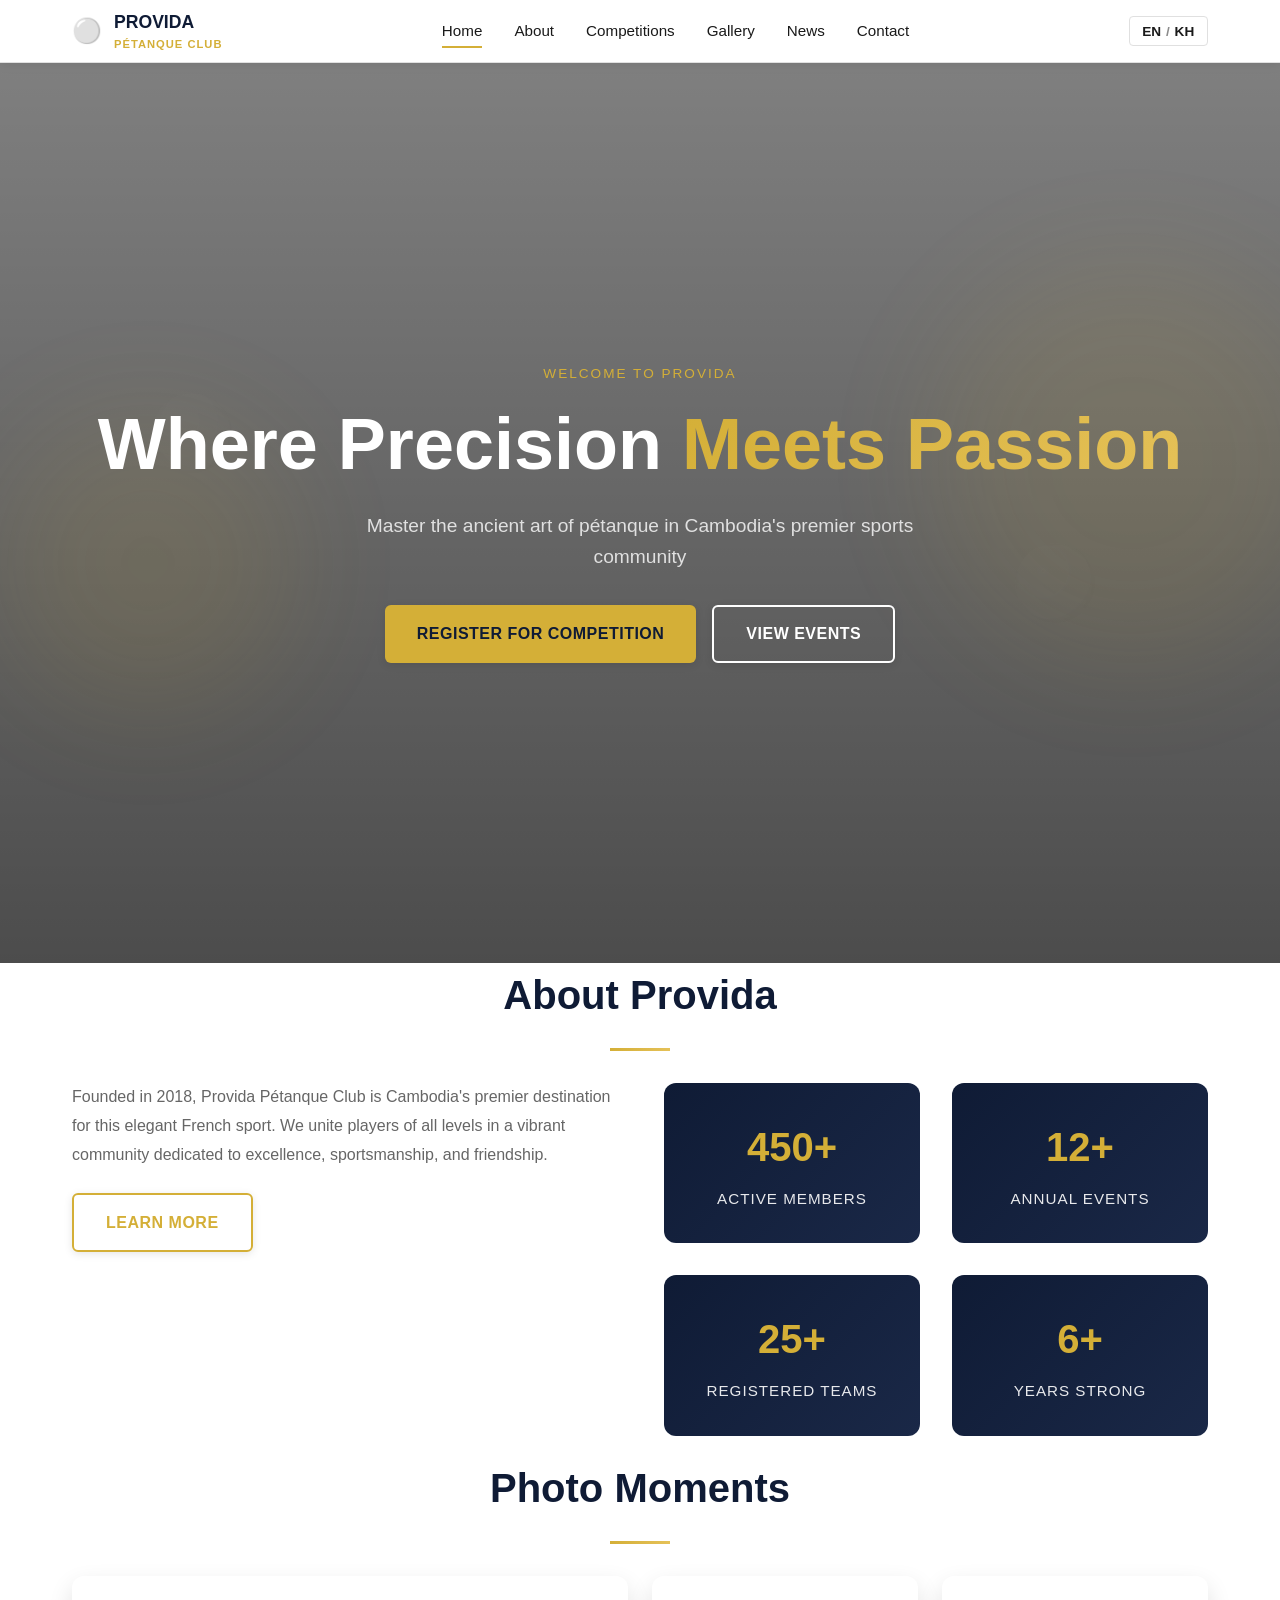
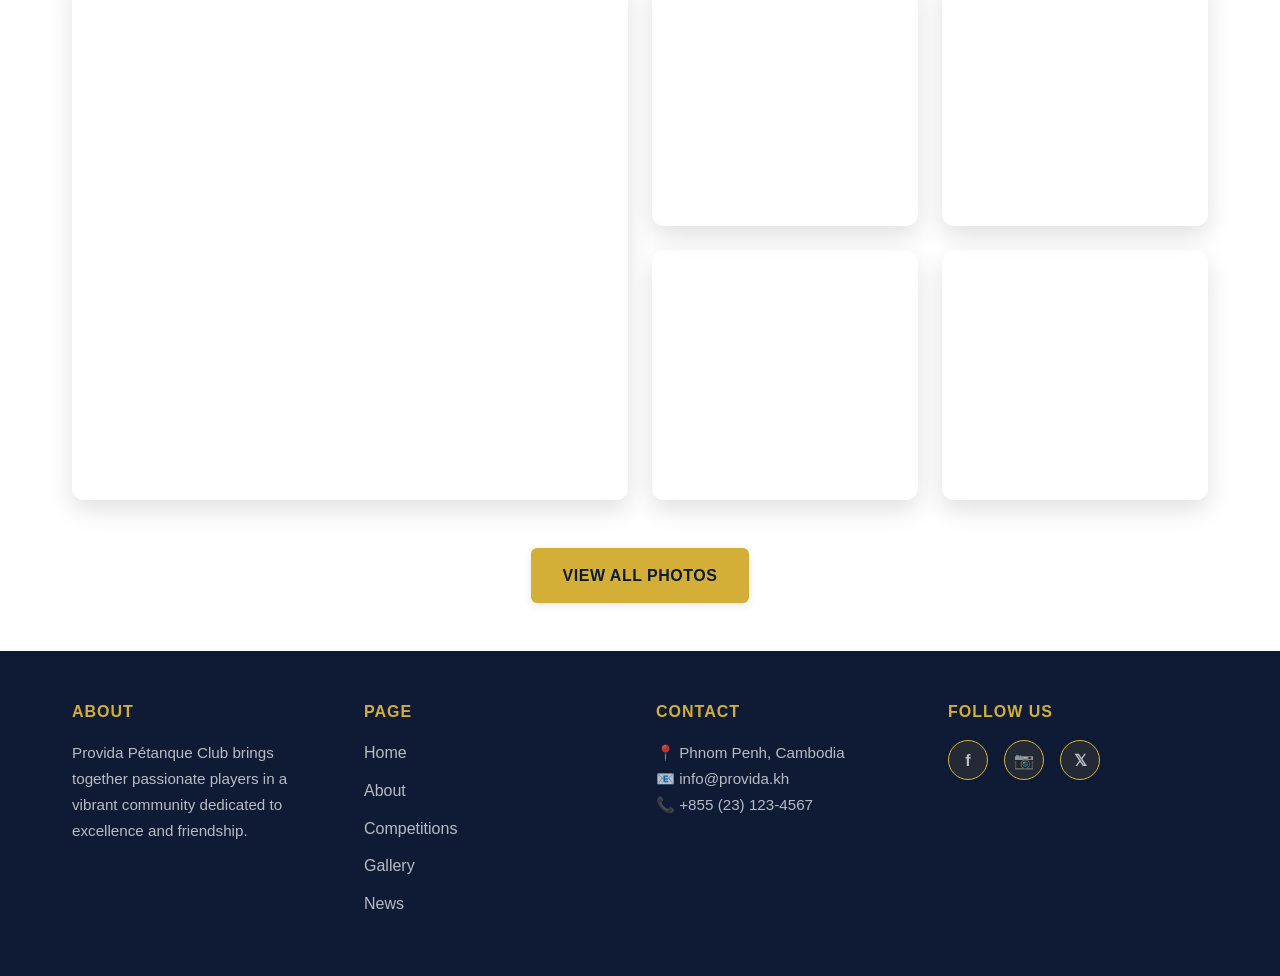
==== commit 2dd7d952: "Update index page" ====
--- a/index.html
+++ b/index.html
@@ -1,348 +1,419 @@
 <!DOCTYPE html>
 <html lang="en">
 <head>
-<meta charset="UTF-8">
-<meta name="viewport" content="width=device-width, initial-scale=1.0">
-<title>Provida Pétanque Club - Where Precision Meets Passion</title>
-<link rel="stylesheet" href="style.css">
-
-
-<style>
-
-/* KHMER FONT */
-
-@font-face{
-font-family:"KantumruyPro";
-src:url("fonts/Kantumruy_Pro-Regular.ttf") format("truetype");
-font-weight:400;
-}
-
-@font-face{
-font-family:"KantumruyPro";
-src:url("fonts/Kantumruy_Pro-Bold.ttf") format("truetype");
-font-weight:700;
-}
-
-/* Apply Khmer font automatically */
-
-html[lang="km"]{
-font-family:"KantumruyPro", sans-serif;
-}
-
-</style>
+    <meta charset="UTF-8">
+    <meta name="viewport" content="width=device-width, initial-scale=1.0">
+    <title>Provida Pétanque Club - Where Precision Meets Passion</title>
+    <link rel="stylesheet" href="style.css">
 </head>
-
 <body>
-
-<!-- NAVBAR -->
-<nav class="navbar">
-    <div class="navbar__container">
-
-        <div class="navbar__logo">
-            <img src="images/provida-logo.png" alt="Provida Logo" class="logo-img">
-            <div class="logo-text">
-                <div class="logo-main">PROVIDA</div>
-                <div class="logo-sub">Pétanque Club</div>
-            </div>
-        </div>
-
-        <div class="navbar__menu" id="navMenu">
-            <a href="index.html" class="navbar__link active" data-en="Home" data-kh="ទំព័រដើម">Home</a>
-            <a href="about.html" class="navbar__link" data-en="About" data-kh="អំពីយើង">About</a>
-            <a href="competition.html" class="navbar__link" data-en="Competitions" data-kh="ការប្រកួត">Competitions</a>
-            <a href="gallery.html" class="navbar__link" data-en="Gallery" data-kh="វិចិត្រសាល">Gallery</a>
-            <a href="news.html" class="navbar__link" data-en="News" data-kh="ព័ត៌មាន">News</a>
-            <a href="contact.html" class="navbar__link" data-en="Contact" data-kh="ទំនាក់ទំនង">Contact</a>
-        </div>
-
-        <div class="navbar__actions">
-            <button class="lang-toggle" id="langToggle">
-                <span class="lang-en">EN</span>
-                <span>/</span>
-                <span class="lang-kh">KH</span>
-            </button>
-
-            <button class="hamburger" id="hamburger">
-                <span></span><span></span><span></span>
-            </button>
-        </div>
-
+    <!-- Navigation Bar -->
+    <nav class="navbar">
+        <div class="navbar__container">
+            <div class="navbar__logo">
+                <span class="logo-icon">⚪</span>
+                <div class="logo-text">
+                    <div class="logo-main" data-en="PROVIDA" data-kh="ប្រូវីដា">PROVIDA</div>
+                    <div class="logo-sub" data-en="Pétanque Club" data-kh="ក្លឹប Pétanque">Pétanque Club</div>
+                </div>
+            </div>
+
+            <div class="navbar__menu" id="navMenu">
+                <a href="index.html" class="navbar__link active" data-en="Home" data-kh="ដើម">Home</a>
+                <a href="about.html" class="navbar__link" data-en="About" data-kh="អំពី">About</a>
+                <a href="competition.html" class="navbar__link" data-en="Competitions" data-kh="ការប្រកួតប្រជែង">Competitions</a>
+                <a href="gallery.html" class="navbar__link" data-en="Gallery" data-kh="ギャラリー">Gallery</a>
+                <a href="news.html" class="navbar__link" data-en="News" data-kh="ព័ត៌មាន">News</a>
+                <a href="contact.html" class="navbar__link" data-en="Contact" data-kh="ទាក់ទង">Contact</a>
+            </div>
+
+            <div class="navbar__actions">
+                <button class="lang-toggle" id="langToggle" aria-label="Toggle language">
+                    <span class="lang-en">EN</span><span class="lang-sep">/</span><span class="lang-kh">KH</span>
+                </button>
+                <button class="hamburger" id="hamburger" aria-label="Menu">
+                    <span></span><span></span><span></span>
+                </button>
+            </div>
+        </div>
+    </nav>
+
+    <!-- Hero Section -->
+    <!-- <section class="hero">
+        <div class="hero__bg">
+            <div class="hero__gradient"></div>
+            <div class="hero__orb hero__orb--1"></div>
+            <div class="hero__orb hero__orb--2"></div>
+            <div class="petanque-ball" style="top: 10%; left: 5%; opacity: 0.05;"></div>
+            <div class="petanque-ball" style="top: 60%; right: 8%; opacity: 0.04;"></div>
+        </div>
+
+        <div class="hero__content">
+            <div class="hero__label" data-en="Welcome to Provida" data-kh="សូមស្វាគមន៍ដល់ប្រូវីដា">Welcome to Provida</div>
+            <h1 class="hero__title">
+                <span data-en="Where Precision" data-kh="ដែលកាល">Where Precision</span>
+                <span class="gold" data-en="Meets Passion" data-kh="ដូច្នេះកម្ពល់">Meets Passion</span>
+            </h1>
+            <p class="hero__subtitle" data-en="Master the ancient art of pétanque in Cambodia's premier sports community" data-kh="អនុវត្តសិល្បៈបុរាណនៃ pétanque នៅក្នុងសហគមន៍កីឡាលេចធ្លោបំផុតរបស់កម្ពុជា">Master the ancient art of pétanque in Cambodia's premier sports community</p>
+            
+            <div class="hero__cta">
+                <button class="btn btn--primary" id="registerMainBtn" data-en="Register for Competition" data-kh="ចុះឈ្មោះលក្ខណ្ឌការណ៍">Register for Competition</button>
+                <a href="competition.html" class="btn btn--secondary" data-en="View Events" data-kh="មើលលក្ខណ្ឌការណ៍">View Events</a>
+            </div>
+        </div>
+
+        <div class="hero__scroll" data-en="Scroll to explore" data-kh="រមូរដើម្បីស្វាគមន៍">Scroll to explore</div>
+    </section> -->
+  <section class="hero" >
+
+        <!-- BACKGROUND SLIDESHOW -->
+        <div class="hero__slideshow">
+            <div class="hero__slide active" style="background-image:    url('images/DSC00429.jpg');"></div>
+            <div class="hero__slide" style="background-image:           url('images/DSC09721.jpg');"></div>
+            <div class="hero__slide" style="background-image:           url('images/DSC09961.jpg');"></div>
+        </div>
+         <div class="hero__overlay"></div>
+
+        <div class="hero__content">
+           <div class="hero__bg">
+            <div class="hero__gradient"></div>
+            <div class="hero__orb hero__orb--1"></div>
+            <div class="hero__orb hero__orb--2"></div>
+            <div class="petanque-ball" style="top: 10%; left: 5%; opacity: 0.05;"></div>
+            <div class="petanque-ball" style="top: 60%; right: 8%; opacity: 0.04;"></div>
+        </div>
+
+        <div class="hero__content">
+            <div class="hero__label" data-en="Welcome to Provida" data-kh="សូមស្វាគមន៍ដល់ប្រូវីដា">Welcome to Provida</div>
+            <h1 class="hero__title">
+                <span data-en="Where Precision" data-kh="ដែលកាល">Where Precision</span>
+                <span class="gold" data-en="Meets Passion" data-kh="ដូច្នេះកម្ពល់">Meets Passion</span>
+            </h1>
+            <p class="hero__subtitle" data-en="Master the ancient art of pétanque in Cambodia's premier sports community" data-kh="អនុវត្តសិល្បៈបុរាណនៃ pétanque នៅក្នុងសហគមន៍កីឡាលេចធ្លោបំផុតរបស់កម្ពុជា">Master the ancient art of pétanque in Cambodia's premier sports community</p>
+            
+            <div class="hero__cta">
+                <!-- <button class="btn btn--primary" id="registerMainBtn" data-en="Register for Competition" data-kh="ចុះឈ្មោះលក្ខណ្ឌការណ៍">Register for Competition</button> -->
+               <a href="competition.html#competitionRegistration" class="btn btn--primary">
+                Register for Competition
+                </a>
+                <a href="competition.html" class="btn btn--secondary" data-en="View Events" data-kh="មើលលក្ខណ្ឌការណ៍">View Events</a>
+            </div>
+        </div>
+        
+        </div>
+
+        <div class="hero__scroll" data-en="Scroll to explore" data-kh="រមូរដើម្បីស្វាគមន៍">Scroll to explore</div>
+    </section>
+    <!-- About Preview Section -->
+    <section class="about-preview section-light">
+        <div class="container">
+            <h2 class="section-title" data-en="About Provida" data-kh="អំពីប្រូវីដា">About Provida</h2>
+            
+            <div class="about-grid">
+                <div class="about-content">
+                    <p class="about-text" data-en="Founded in 2018, Provida Pétanque Club is Cambodia's premier destination for this elegant French sport. We unite players of all levels in a vibrant community dedicated to excellence, sportsmanship, and friendship." data-kh="បង្កើតឡើងនៅឆ្នាំ 2018 ក្លឹប Pétanque Provida គឺជាក្រុងលេចធ្លោរបស់កម្ពុជាសម្រាប់កីឡាបារាំងដ៏ឆើតឆាយនេះ។ យើងរួបរួមក្រុមលេងម្នាក់ៗក្នុងសហគមន៍ស្វាភាវៈដែលគាត់មានឧទ្ទេសដល់ភាពល្អឥតខ្ចោះ សម្ព័ន្ធភាព និងមិត្តភាព។">Founded in 2018, Provida Pétanque Club is Cambodia's premier destination for this elegant French sport. We unite players of all levels in a vibrant community dedicated to excellence, sportsmanship, and friendship.</p>
+                    
+                    <!-- <div class="about-values">
+                        <div class="value-card">
+                            <h4 data-en="Community" data-kh="សហគមន៍">Community</h4>
+                            <p data-en="Building lasting friendships through sport" data-kh="ការសាងសង់មិត្តភាពរយៈពេលវែង">Building lasting friendships through sport</p>
+                        </div>
+                        <div class="value-card">
+                            <h4 data-en="Precision" data-kh="ភាពជាក់លាក់">Precision</h4>
+                            <p data-en="Mastering the technical excellence of pétanque" data-kh="ការលេងមាហាត្មចាប់យកលក្ខណៈបច្ចេកទេស">Mastering the technical excellence of pétanque</p>
+                        </div>
+                        <div class="value-card">
+                            <h4 data-en="Sportsmanship" data-kh="សៀវភៅកីឡា">Sportsmanship</h4>
+                            <p data-en="Competing with respect and integrity" data-kh="ការប្រកួតប្រជែងដោយមានការគោរព">Competing with respect and integrity</p>
+                        </div>
+                        <div class="value-card">
+                            <h4 data-en="Excellence" data-kh="ភាពល្អឥតខ្ចោះ">Excellence</h4>
+                            <p data-en="Striving for continuous improvement" data-kh="ព្យាយាមសម្រាប់ការកែលម្អនៃការឈានដល់ពិន្ទុ">Striving for continuous improvement</p>
+                        </div>
+                    </div> -->
+
+                    <a href="about.html" class="btn btn--outline" data-en="Learn More" data-kh="រៀនលម្អិត">Learn More</a>
+                </div>
+
+                <div class="about-stats">
+                    <div class="stat-box">
+                        <div class="stat-number">450+</div>
+                        <div class="stat-label" data-en="Active Members" data-kh="សមាជិកក្នុងសកម្មភាព">Active Members</div>
+                    </div>
+                    <div class="stat-box">
+                        <div class="stat-number">12+</div>
+                        <div class="stat-label" data-en="Annual Events" data-kh="ព្រឹត្តិការណ៍ប្រចាំឆ្នាំ">Annual Events</div>
+                    </div>
+                    <div class="stat-box">
+                        <div class="stat-number">25+</div>
+                        <div class="stat-label" data-en="Registered Teams" data-kh="ក្រុមចុះឈ្មោះ">Registered Teams</div>
+                    </div>
+                    <div class="stat-box">
+                        <div class="stat-number">6+</div>
+                        <div class="stat-label" data-en="Years Strong" data-kh="ឆ្នាំរឹងមាំ">Years Strong</div>
+                    </div>
+                </div>
+            </div>
+        </div>
+    </section>
+
+    <!-- Next Competition Section -->
+    <!-- <section class="next-competition section-dark"
+             style="background: url('images/DSC08724.JPG') center/cover no-repeat;">
+              -->
+        <!-- <section class="next-competition section-dark"
+            style="
+                background: 
+            linear-gradient(rgba(0, 0, 0, 0.45), rgb(0 0 0 / 69%)), url(images/DSC08700.JPG) center / cover no-repeat;
+            ">
+     
+        <div class="container">
+            <h2 class="section-title light" data-en="Next Competition" data-kh="ការប្រកួតប្រជែងបន្ទាប់">Next Competition</h2>
+            
+            <div class="competition-showcase">
+                <div class="competition-card-main">
+                    <div class="competition-badge" data-en="FEATURED" data-kh="ដាក់បង្ហាញ">FEATURED</div>
+                    <div class="competition-date">
+                        <span class="date-month" data-en="MAR" data-kh="មិនទ">MAR</span>
+                        <span class="date-day">15</span>
+                    </div>
+                    <div class="competition-info">
+                        <h3 class="competition-name" data-en="Spring Championship" data-kh="ពានរង្វាន់ឆ្នាំផ្ស័ង្ក">Spring Championship</h3>
+                        <p class="competition-location" data-en="Central Pétanque Courts, Phnom Penh" data-kh="ល្មើងលេងក្លាយកណ្តាល ភ្នំពេញ">Central Pétanque Courts, Phnom Penh</p>
+                        <p class="competition-desc" data-en="Grand opening tournament featuring elite teams from across Cambodia and international guests" data-kh="ការប្រកួតប្រជែងកាលបរិច្ឆេទដ៏អស្ចារ្យដែលបង្ហាញក្រុមលេចធ្លោពីគ្រប់ប្រទេស">Grand opening tournament featuring elite teams from across Cambodia and international guests</p>
+                        
+
+                        <a href="competition.html#competitionRegistration"
+                            class="btn btn--gold"
+                            id="registerCompetitionBtn"
+                            data-en="Register Now"
+                            data-kh="ចុះឈ្មោះឥឡូវនេះ">
+                            Register Now
+                        </a>
+                    </div>
+                </div>
+            </div>
+        </div>
+    </section> -->
+
+    <!-- Latest News Section -->
+    <!-- <section class="news-preview section-light">
+        <div class="container">
+            <h2 class="section-title" data-en="Latest News" data-kh="ព័ត៌មានថ្មីបំផុត">Latest News</h2>
+        
+
+            <div class="news-grid">
+
+                <article class="news-item">
+                    <div class="news-image"
+                        style="
+                            background:
+                            linear-gradient(rgba(0,0,0,0.35), rgba(0,0,0,0.35)),
+                            url('images/DSC08751.JPG') center/cover no-repeat;
+                        ">
+                    </div>
+                    <div class="news-content">
+                                    <span class="news-date" data-en="Mar 10, 2024" data-kh="ថ្ងៃទី 10 ខែមីនា 2024">Mar 10, 2024</span>
+                                    <h3 class="news-title" data-en="International Tournament Starts" data-kh="ការប្រកួតប្រជែងអន្តរជាតិចាប់ផ្តើម">International Tournament Starts</h3>
+                                    <p class="news-excerpt" data-en="Teams from France, Vietnam, and Thailand gather for Provida's biggest event ever..." data-kh="ក្រុមលេងពីបារាំង វៀតណាម និងថៃជួបគ្នាលើក។...">Teams from France, Vietnam, and Thailand gather for Provida's biggest event ever...</p>
+                                    <a href="news.html" class="news-link" data-en="Read More" data-kh="អានលម្អិត">Read More →</a>
+                    </div>
+                </article>
+
+                <article class="news-item">
+                    <div class="news-image"
+                        style="
+                            background:
+                            linear-gradient(rgba(0,0,0,0.35), rgba(0,0,0,0.35)),
+                            url('images/DSC08773.JPG') center/cover no-repeat;
+                        ">
+                    </div>
+                    <div class="news-content">
+                                    <span class="news-date" data-en="Mar 5, 2024" data-kh="ថ្ងៃទី 5 ខែមីនា 2024">Mar 5, 2024</span>
+                                    <h3 class="news-title" data-en="New Training Program Launched" data-kh="កម្មវិធីរៀបរៀងថ្មីបានបង្កើត">New Training Program Launched</h3>
+                                    <p class="news-excerpt" data-en="Beginner-friendly courses designed to help new members master the fundamentals..." data-kh="វគ្គសិក្សាដែលសមស្របសម្រាប់អ្នកចាប់ផ្តើម...">Beginner-friendly courses designed to help new members master the fundamentals...</p>
+                                    <a href="news.html" class="news-link" data-en="Read More" data-kh="អានលម្អិត">Read More →</a>
+                                </div>
+                </article>
+
+                <article class="news-item">
+                <div class="news-image"
+                style="
+                background:
+                linear-gradient(rgba(0,0,0,0.35), rgba(0,0,0,0.35)),
+                url('images/DSC02662.jpg') center/cover no-repeat;
+                ">
+                </div>
+                <div class="news-content">
+                <span class="news-date" data-en="Feb 28, 2024" data-kh="ថ្ងៃទី 28 ខែកុម្ភៈ 2024">Feb 28, 2024</span>
+                <h3 class="news-title" data-en="Member Profile: Rising Star" data-kh="ម្តងទៀត៖ តារាលេចឡើង">Member Profile: Rising Star</h3>
+                <p class="news-excerpt" data-en="Meet Sokha, who conquered the pétanque world in just 18 months..." data-kh="ស្វាគមន៍សម្រាប់សោខា ដែលបានចាប់ក្ដើម។...">Meet Sokha, who conquered the pétanque world in just 18 months...</p>
+                <a href="news.html" class="news-link" data-en="Read More" data-kh="អានលម្អិត">Read More →</a>
+                </div>
+    </article>
+
+</div>
+        </div>
+    </section> -->
+
+    <!-- Gallery Preview Section -->
+    <section class="gallery-preview section-light">
+        <div class="container">
+            <h2 class="section-title" data-en="Photo Moments" data-kh="រូបឆាយក្នុងកម្មវិធី">Photo Moments</h2>
+            
+           <div class="gallery-preview-grid">
+
+            <a href="gallery.html" class="gallery-preview-item gallery-preview-item--large">
+                <div class="gallery-prev-img"
+                    style="background:url('images/DSC01027.jpg') center/cover no-repeat;">
+                </div>
+                <div class="gallery-prev-overlay">
+                    <span class="gallery-prev-label">Championship Finals</span>
+                </div>
+            </a>
+
+            <a href="gallery.html" class="gallery-preview-item">
+                <div class="gallery-prev-img"
+                    style="background:url('images/DSC08154.JPG') center/cover no-repeat;">
+                </div>
+                <div class="gallery-prev-overlay">
+                    <span class="gallery-prev-label">Team Photos</span>
+                </div>
+            </a>
+
+            <a href="gallery.html" class="gallery-preview-item">
+                <div class="gallery-prev-img"
+                    style="background:url('images/DSC09751.jpg') center/cover no-repeat;">
+                </div>
+                <div class="gallery-prev-overlay">
+                    <span class="gallery-prev-label">Training Sessions</span>
+                </div>
+            </a>
+
+            <a href="gallery.html" class="gallery-preview-item">
+                <div class="gallery-prev-img"
+                    style="background:url('images/DSC08721.JPG') center/cover no-repeat;">
+                </div>
+                <div class="gallery-prev-overlay">
+                    <span class="gallery-prev-label">Club Events</span>
+                </div>
+            </a>
+ <a href="gallery.html" class="gallery-preview-item">
+                <div class="gallery-prev-img"
+                    style="background:url('images/DSC08721.JPG') center/cover no-repeat;">
+                </div>
+                <div class="gallery-prev-overlay">
+                    <span class="gallery-prev-label">Club Events</span>
+                </div>
+            </a>
+        </div>
+
+            <div style="text-align: center; margin-top: 3rem;    margin-bottom: 3rem;">
+                <a href="gallery.html" class="btn btn--primary" data-en="View All Photos" data-kh="មើលរូបឆាយទាំងអស់">View All Photos</a>
+            </div>
+        </div>
+    </section>
+
+    <!-- Footer -->
+    <footer class="footer">
+        <div class="container">
+            <div class="footer-grid">
+                <div class="footer-col">
+                    <h4 data-en="About" data-kh="អំពី">About</h4>
+                    <p data-en="Provida Pétanque Club brings together passionate players in a vibrant community dedicated to excellence and friendship." data-kh="ក្លឹប Pétanque Provida នាំឱ្យក្រុមលេងម្នាក់ៗក្នុងសហគមន៍ឆ្វេងឆាយ។">Provida Pétanque Club brings together passionate players in a vibrant community dedicated to excellence and friendship.</p>
+                </div>
+
+                <div class="footer-col">
+                    <h4 data-en="Page" data-kh="តំណភ្ជាប់រហ័ស">Page</h4>
+                    <ul>
+                        <li><a href="index.html" data-en="Home" data-kh="ដើម">Home</a></li>
+                        <li><a href="about.html" data-en="About" data-kh="អំពី">About</a></li>
+                        <li><a href="competition.html" data-en="Competitions" data-kh="ការប្រកួតប្រជែង">Competitions</a></li>
+                        <li><a href="gallery.html" data-en="Gallery" data-kh="ギャラリー">Gallery</a></li>
+                        <li><a href="news.html" data-en="News" data-kh="ព័ត៌មាន">News</a></li>
+                    </ul>
+                </div>
+
+                <div class="footer-col">
+                    <h4 data-en="Contact" data-kh="ទាក់ទង">Contact</h4>
+                    <p>📍 Phnom Penh, Cambodia</p>
+                    <p>📧 info@provida.kh</p>
+                    <p>📞 +855 (23) 123-4567</p>
+                </div>
+
+                <div class="footer-col">
+                    <h4 data-en="Follow Us" data-kh="តាមដានយើងខ្ញុំ">Follow Us</h4>
+                    <div class="social-links">
+                        <a href="#" class="social-icon">f</a>
+                        <a href="#" class="social-icon">📷</a>
+                        <a href="#" class="social-icon">𝕏</a>
+                    </div>
+                </div>
+            </div>
+
+                        <!-- <div class="footer-bottom">
+                <p data-en="&copy; 2024 Provida Pétanque Club. All rights reserved." data-kh="© 2024 ក្លឹប Pétanque Provida។ រក្សាសិទ្ធិទាំងអស់។">&copy; 2024 Provida Pétanque Club. All rights reserved.</p>
+                <a href="admin.html" class="admin-link">Admin</a>
+            </div> -->
+        </div>
+    </footer>
+
+    <!-- Registration Modal -->
+    <div class="modal" id="registerModal">
+        <div class="modal__overlay"></div>
+        <div class="modal__content">
+            <button class="modal__close">×</button>
+            <h2 data-en="Register for Competition" data-kh="ចុះឈ្មោះលក្ខណ្ឌការណ៍">Register for Competition</h2>
+            <form id="registerForm" class="registration-form">
+                <div class="form-group">
+                    <input type="text" placeholder="Full Name" data-en-placeholder="Full Name" data-kh-placeholder="ឈ្មោះពេញលេញ" required>
+                </div>
+                <div class="form-group">
+                    <input type="tel" placeholder="Phone" data-en-placeholder="Phone" data-kh-placeholder="ទូរស័ព្ទ" required>
+                </div>
+                <div class="form-group">
+                    <input type="email" placeholder="Email" data-en-placeholder="Email" data-kh-placeholder="អ៊ីមែល" required>
+                </div>
+                <div class="form-group">
+                    <input type="text" placeholder="Team Name" data-en-placeholder="Team Name" data-kh-placeholder="ឈ្មោះក្រុម" required>
+                </div>
+                <div class="form-group">
+                    <select required>
+                        <option value="">Select Experience Level</option>
+                        <option value="beginner">Beginner</option>
+                        <option value="intermediate">Intermediate</option>
+                        <option value="advanced">Advanced</option>
+                        <option value="professional">Professional</option>
+                    </select>
+                </div>
+                <button type="submit" class="btn btn--primary" style="width: 100%;" data-en="Submit Registration" data-kh="ដាក់ស្នើសុំ">Submit Registration</button>
+            </form>
+        </div>
     </div>
-</nav>
-
-
-<!-- HERO -->
-<section class="hero">
-
-    <div class="hero__slideshow">
-        <div class="hero__slide active" style="background-image:url('images/DSC00429.jpg');"></div>
-        <div class="hero__slide" style="background-image:url('images/DSC09721.jpg');"></div>
-        <div class="hero__slide" style="background-image:url('images/DSC09961.jpg');"></div>
-    </div>
-
-    <div class="hero__overlay"></div>
-
-    <div class="hero__content">
-
-        <div class="hero__label"
-            data-en="Welcome to Provida"
-            data-kh="សូមស្វាគមន៍មកកាន់ប្រូវីដា">
-            Welcome to Provida
-        </div>
-
-        <h1 class="hero__title">
-            <span data-en="Where Precision" data-kh="ទីកន្លែងដែលភាពជាក់លាក់">Where Precision</span>
-            <span class="gold" data-en="Meets Passion" data-kh="ជួបប្រទះនឹងចំណង់ចំណូលចិត្ត">Meets Passion</span>
-        </h1>
-
-        <p class="hero__subtitle"
-           data-en="Master the ancient art of pétanque in Cambodia's premier sports community"
-           data-kh="ស្វែងយល់ពីសិល្បៈប៉េតង់ដ៏បុរាណ នៅក្នុងសហគមន៍កីឡាឈានមុខគេរបស់កម្ពុជា">
-           Master the ancient art of pétanque in Cambodia's premier sports community
-        </p>
-
-        <div class="hero__cta">
-
-            <a href="competition.html#competitionRegistration"
-               class="btn btn--primary"
-               data-en="Register for Competition"
-               data-kh="ចុះឈ្មោះការប្រកួត">
-               Register for Competition
-            </a>
-
-            <a href="competition.html"
-               class="btn btn--secondary"
-               data-en="View Events"
-               data-kh="មើលព្រឹត្តិការណ៍">
-               View Events
-            </a>
-
-        </div>
-
-    </div>
-
-    <div class="hero__scroll"
-         data-en="Scroll to explore"
-         data-kh="រំកិលដើម្បីស្វែងយល់">
-         Scroll to explore
-    </div>
-
-</section>
-
-
-
-<!-- ABOUT -->
-<section class="about-preview section-light">
-
-<div class="container">
-
-<h2 class="section-title"
-    data-en="About Provida"
-    data-kh="អំពីប្រូវីដា">
-    About Provida
-</h2>
-
-<div class="about-grid">
-
-<div class="about-content">
-
-<p class="about-text"
-   data-en="Founded in 2018, Provida Pétanque Club is Cambodia's premier destination for this elegant French sport. We unite players of all levels in a vibrant community dedicated to excellence, sportsmanship, and friendship."
-   data-kh="បង្កើតឡើងក្នុងឆ្នាំ 2018 ក្លឹបប៉េតង់ Provida គឺជាគោលដៅដ៏លេចធ្លោរបស់កម្ពុជាសម្រាប់កីឡាបារាំងដ៏ស្រស់ស្អាតនេះ។ យើងនាំអ្នកលេងគ្រប់កម្រិតមកជួបជុំគ្នា ក្នុងសហគមន៍ដ៏រស់រវើកដែលផ្តោតលើភាពល្អឥតខ្ចោះ ស្មារតីកីឡា និងមិត្តភាព។">
-Founded in 2018, Provida Pétanque Club is Cambodia's premier destination for this elegant French sport.
-</p>
-
-<a href="about.html"
-   class="btn btn--outline"
-   data-en="Learn More"
-   data-kh="ស្វែងយល់បន្ថែម">
-   Learn More
-</a>
-
-</div>
-
-
-<div class="about-stats">
-
-<div class="stat-box">
-<div class="stat-number">450+</div>
-<div class="stat-label" data-en="Active Members" data-kh="សមាជិកសកម្ម">Active Members</div>
-</div>
-
-<div class="stat-box">
-<div class="stat-number">12+</div>
-<div class="stat-label" data-en="Annual Events" data-kh="ព្រឹត្តិការណ៍ប្រចាំឆ្នាំ">Annual Events</div>
-</div>
-
-<div class="stat-box">
-<div class="stat-number">25+</div>
-<div class="stat-label" data-en="Registered Teams" data-kh="ក្រុមចុះឈ្មោះ">Registered Teams</div>
-</div>
-
-<div class="stat-box">
-<div class="stat-number">6+</div>
-<div class="stat-label" data-en="Years Strong" data-kh="បទពិសោធន៍ឆ្នាំ">Years Strong</div>
-</div>
-
-</div>
-
-</div>
-</div>
-</section>
-
-
-
-<!-- GALLERY PREVIEW -->
-<section class="gallery-preview section-light">
-
-<div class="container">
-
-<h2 class="section-title"
-    data-en="Photo Moments"
-    data-kh="រូបភាពពេលវេលា">
-    Photo Moments
-</h2>
-
-<div class="gallery-preview-grid">
-
-<a href="gallery.html" class="gallery-preview-item gallery-preview-item--large">
-<div class="gallery-prev-img" style="background:url('images/DSC01027.jpg') center/cover"></div>
-<div class="gallery-prev-overlay"><span>Championship Finals</span></div>
-</a>
-
-<a href="gallery.html" class="gallery-preview-item">
-<div class="gallery-prev-img" style="background:url('images/DSC08154.JPG') center/cover"></div>
-<div class="gallery-prev-overlay"><span>Team Photos</span></div>
-</a>
-
-<a href="gallery.html" class="gallery-preview-item">
-<div class="gallery-prev-img" style="background:url('images/DSC09751.jpg') center/cover"></div>
-<div class="gallery-prev-overlay"><span>Training Sessions</span></div>
-</a>
-
-<a href="gallery.html" class="gallery-preview-item">
-<div class="gallery-prev-img" style="background:url('images/DSC08721.JPG') center/cover"></div>
-<div class="gallery-prev-overlay"><span>Club Events</span></div>
-</a>
-
-</div>
-
-<div style="text-align:center;margin-top:3rem;">
-<a href="gallery.html"
-   class="btn btn--primary"
-   data-en="View All Photos"
-   data-kh="មើលរូបភាពទាំងអស់">
-   View All Photos
-</a>
-</div>
-
-</div>
-</section>
-
-
-
-<!-- FOOTER -->
-<footer class="footer">
-
-<div class="container">
-
-<div class="footer-grid">
-
-<div class="footer-col">
-<h4 data-en="About" data-kh="អំពី">About</h4>
-<p data-en="Provida Pétanque Club brings together passionate players in a vibrant community dedicated to excellence and friendship."
-   data-kh="ក្លឹបប៉េតង់ Provida នាំអ្នកលេងដែលមានចំណង់ចំណូលចិត្តមកជួបជុំគ្នា ក្នុងសហគមន៍ដែលផ្តោតលើភាពល្អឥតខ្ចោះ និងមិត្តភាព។">
-Provida Pétanque Club brings together passionate players.
-</p>
-</div>
-
-<div class="footer-col">
-<h4 data-en="Page" data-kh="ទំព័រ">Page</h4>
-<ul>
-<li><a href="index.html" data-en="Home" data-kh="ទំព័រដើម">Home</a></li>
-<li><a href="about.html" data-en="About" data-kh="អំពីយើង">About</a></li>
-<li><a href="competition.html" data-en="Competitions" data-kh="ការប្រកួត">Competitions</a></li>
-<li><a href="gallery.html" data-en="Gallery" data-kh="វិចិត្រសាល">Gallery</a></li>
-<li><a href="news.html" data-en="News" data-kh="ព័ត៌មាន">News</a></li>
-</ul>
-</div>
-
-<div class="footer-col">
-<h4 data-en="Contact" data-kh="ទំនាក់ទំនង">Contact</h4>
-<p>📍 Phnom Penh, Cambodia</p>
-<p>📧 info@provida.kh</p>
-<p>📞 +855 (23) 123-4567</p>
-</div>
-
-<div class="footer-col">
-<h4 data-en="Follow Us" data-kh="តាមដានយើង">Follow Us</h4>
-<div class="social-links">
-<a href="#" class="social-icon">f</a>
-<a href="#" class="social-icon">📷</a>
-<a href="#" class="social-icon">𝕏</a>
-</div>
-</div>
-
-</div>
-</div>
-
-</footer>
-
-
-
-<script>
-
-/* HERO SLIDESHOW */
-const slides = document.querySelectorAll('.hero__slide');
-let currentSlide = 0;
-
-function changeSlide(){
-    slides[currentSlide].classList.remove('active');
-    currentSlide = (currentSlide + 1) % slides.length;
-    slides[currentSlide].classList.add('active');
-}
-
-setInterval(changeSlide,5000);
-
-
-
-/* LANGUAGE TOGGLE */
-
-const toggle = document.getElementById("langToggle");
-
-function setLanguage(lang){
-
-document.querySelectorAll("[data-en]").forEach(el=>{
-    el.textContent = lang === "kh" ? el.dataset.kh : el.dataset.en;
-});
-
-document.querySelectorAll("[data-en-placeholder]").forEach(el=>{
-    el.placeholder = lang === "kh" ? el.dataset.khPlaceholder : el.dataset.enPlaceholder;
-});
-
-localStorage.setItem("lang",lang);
-
-}
-
-const savedLang = localStorage.getItem("lang") || "en";
-setLanguage(savedLang);
-
-toggle.addEventListener("click",()=>{
-    const newLang = (localStorage.getItem("lang")==="en")?"kh":"en";
-    setLanguage(newLang);
-});
-function setLanguage(lang){
-
-document.documentElement.lang = lang === "kh" ? "km" : "en";
-
-document.querySelectorAll("[data-en]").forEach(el=>{
-    el.textContent = lang === "kh" ? el.dataset.kh : el.dataset.en;
-});
-
-localStorage.setItem("lang",lang);
-
-}
+
+    <script src="script.js"></script>
+    <script>
+    // Select all slideshow elements
+    const slides = document.querySelectorAll('.hero__slide');
+
+    // Track current slide index
+    let currentSlide = 0;
+
+    // Function to move to the next slide
+    function changeSlide() {
+
+        // Remove active class from current slide
+        slides[currentSlide].classList.remove('active');
+
+        // Move to next slide (loop back to first when reaching the end)
+        currentSlide = (currentSlide + 1) % slides.length;
+
+        // Add active class to new slide
+        slides[currentSlide].classList.add('active');
+    }
+
+    // Automatically change slide every 1 second (1000ms)
+    setInterval(changeSlide, 5000);
 </script>
-
 </body>
 </html>
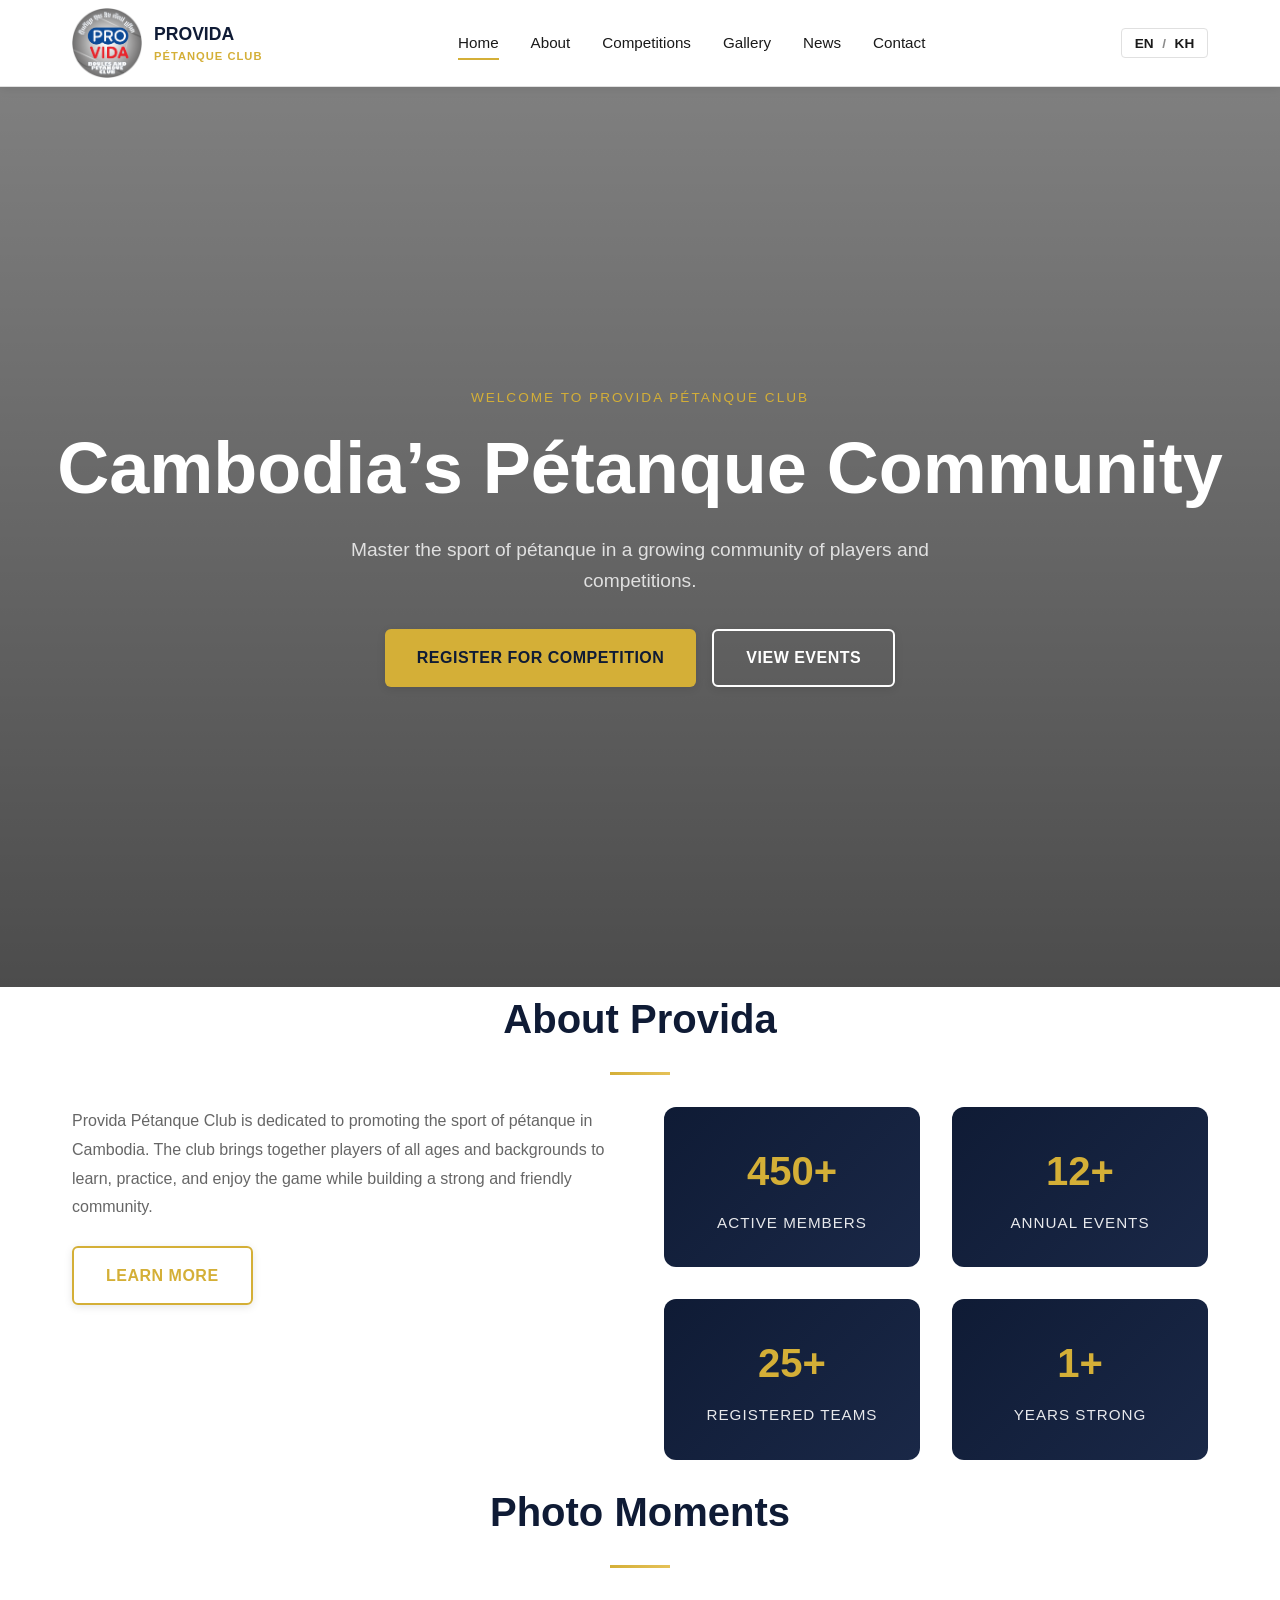
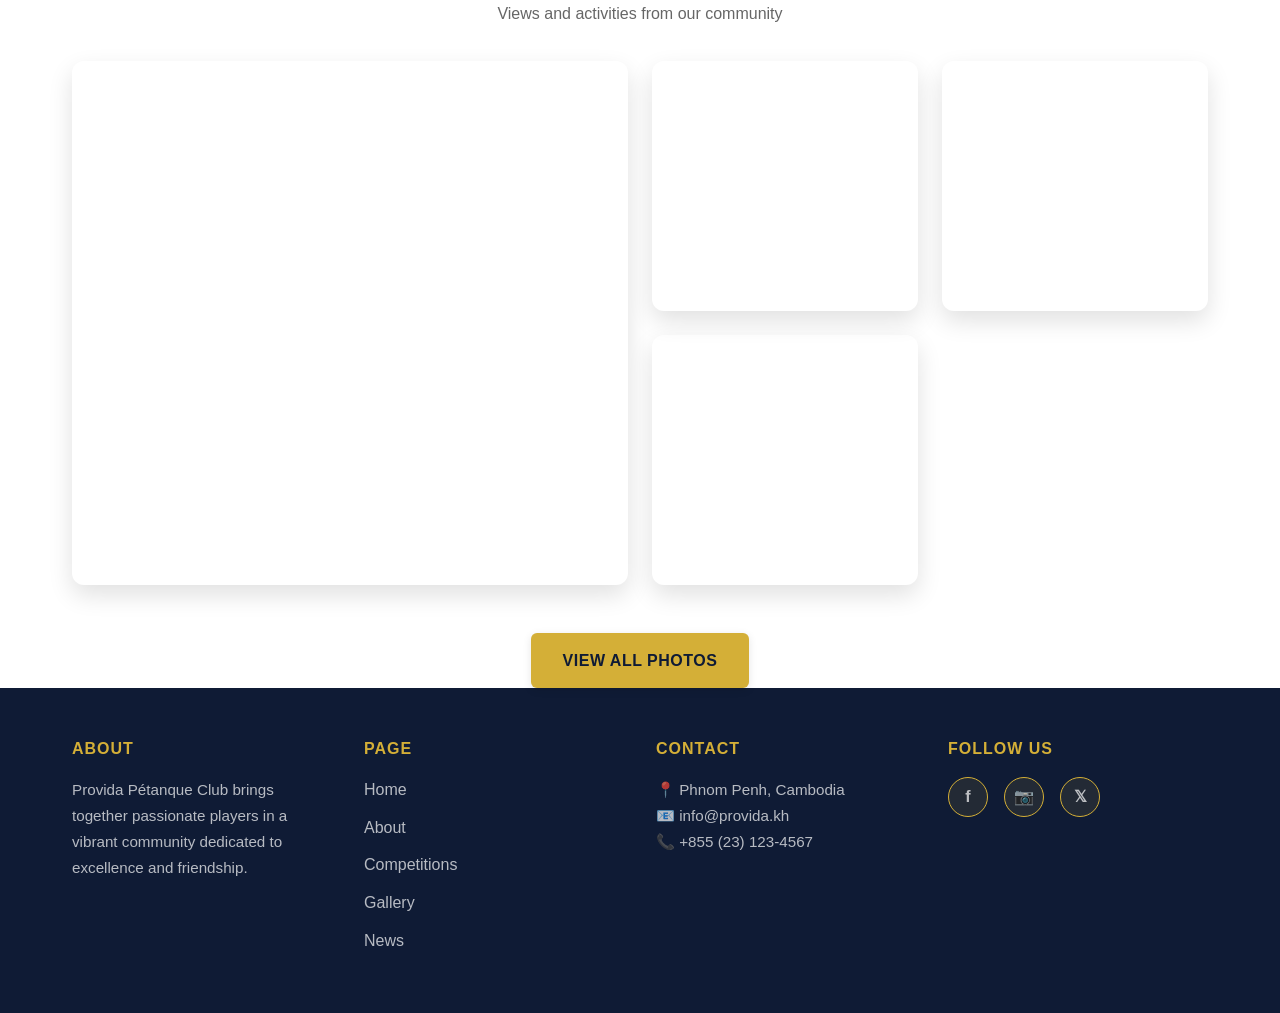
==== commit ab5cb014: "Resolve merge conflict" ====
--- a/index.html
+++ b/index.html
@@ -1,419 +1,286 @@
 <!DOCTYPE html>
 <html lang="en">
 <head>
-    <meta charset="UTF-8">
-    <meta name="viewport" content="width=device-width, initial-scale=1.0">
-    <title>Provida Pétanque Club - Where Precision Meets Passion</title>
-    <link rel="stylesheet" href="style.css">
+<meta charset="UTF-8">
+<meta name="viewport" content="width=device-width, initial-scale=1.0">
+<title>Provida Pétanque Club - HomePage</title>
+<link rel="stylesheet" href="style.css">
 </head>
+
 <body>
-    <!-- Navigation Bar -->
-    <nav class="navbar">
-        <div class="navbar__container">
-            <div class="navbar__logo">
-                <span class="logo-icon">⚪</span>
-                <div class="logo-text">
-                    <div class="logo-main" data-en="PROVIDA" data-kh="ប្រូវីដា">PROVIDA</div>
-                    <div class="logo-sub" data-en="Pétanque Club" data-kh="ក្លឹប Pétanque">Pétanque Club</div>
-                </div>
-            </div>
-
-            <div class="navbar__menu" id="navMenu">
-                <a href="index.html" class="navbar__link active" data-en="Home" data-kh="ដើម">Home</a>
-                <a href="about.html" class="navbar__link" data-en="About" data-kh="អំពី">About</a>
-                <a href="competition.html" class="navbar__link" data-en="Competitions" data-kh="ការប្រកួតប្រជែង">Competitions</a>
-                <a href="gallery.html" class="navbar__link" data-en="Gallery" data-kh="ギャラリー">Gallery</a>
-                <a href="news.html" class="navbar__link" data-en="News" data-kh="ព័ត៌មាន">News</a>
-                <a href="contact.html" class="navbar__link" data-en="Contact" data-kh="ទាក់ទង">Contact</a>
-            </div>
-
-            <div class="navbar__actions">
-                <button class="lang-toggle" id="langToggle" aria-label="Toggle language">
-                    <span class="lang-en">EN</span><span class="lang-sep">/</span><span class="lang-kh">KH</span>
-                </button>
-                <button class="hamburger" id="hamburger" aria-label="Menu">
-                    <span></span><span></span><span></span>
-                </button>
-            </div>
-        </div>
-    </nav>
-
-    <!-- Hero Section -->
-    <!-- <section class="hero">
-        <div class="hero__bg">
-            <div class="hero__gradient"></div>
-            <div class="hero__orb hero__orb--1"></div>
-            <div class="hero__orb hero__orb--2"></div>
-            <div class="petanque-ball" style="top: 10%; left: 5%; opacity: 0.05;"></div>
-            <div class="petanque-ball" style="top: 60%; right: 8%; opacity: 0.04;"></div>
-        </div>
-
-        <div class="hero__content">
-            <div class="hero__label" data-en="Welcome to Provida" data-kh="សូមស្វាគមន៍ដល់ប្រូវីដា">Welcome to Provida</div>
-            <h1 class="hero__title">
-                <span data-en="Where Precision" data-kh="ដែលកាល">Where Precision</span>
-                <span class="gold" data-en="Meets Passion" data-kh="ដូច្នេះកម្ពល់">Meets Passion</span>
-            </h1>
-            <p class="hero__subtitle" data-en="Master the ancient art of pétanque in Cambodia's premier sports community" data-kh="អនុវត្តសិល្បៈបុរាណនៃ pétanque នៅក្នុងសហគមន៍កីឡាលេចធ្លោបំផុតរបស់កម្ពុជា">Master the ancient art of pétanque in Cambodia's premier sports community</p>
-            
-            <div class="hero__cta">
-                <button class="btn btn--primary" id="registerMainBtn" data-en="Register for Competition" data-kh="ចុះឈ្មោះលក្ខណ្ឌការណ៍">Register for Competition</button>
-                <a href="competition.html" class="btn btn--secondary" data-en="View Events" data-kh="មើលលក្ខណ្ឌការណ៍">View Events</a>
-            </div>
-        </div>
-
-        <div class="hero__scroll" data-en="Scroll to explore" data-kh="រមូរដើម្បីស្វាគមន៍">Scroll to explore</div>
-    </section> -->
-  <section class="hero" >
-
-        <!-- BACKGROUND SLIDESHOW -->
-        <div class="hero__slideshow">
-            <div class="hero__slide active" style="background-image:    url('images/DSC00429.jpg');"></div>
-            <div class="hero__slide" style="background-image:           url('images/DSC09721.jpg');"></div>
-            <div class="hero__slide" style="background-image:           url('images/DSC09961.jpg');"></div>
-        </div>
-         <div class="hero__overlay"></div>
-
-        <div class="hero__content">
-           <div class="hero__bg">
-            <div class="hero__gradient"></div>
-            <div class="hero__orb hero__orb--1"></div>
-            <div class="hero__orb hero__orb--2"></div>
-            <div class="petanque-ball" style="top: 10%; left: 5%; opacity: 0.05;"></div>
-            <div class="petanque-ball" style="top: 60%; right: 8%; opacity: 0.04;"></div>
-        </div>
-
-        <div class="hero__content">
-            <div class="hero__label" data-en="Welcome to Provida" data-kh="សូមស្វាគមន៍ដល់ប្រូវីដា">Welcome to Provida</div>
-            <h1 class="hero__title">
-                <span data-en="Where Precision" data-kh="ដែលកាល">Where Precision</span>
-                <span class="gold" data-en="Meets Passion" data-kh="ដូច្នេះកម្ពល់">Meets Passion</span>
-            </h1>
-            <p class="hero__subtitle" data-en="Master the ancient art of pétanque in Cambodia's premier sports community" data-kh="អនុវត្តសិល្បៈបុរាណនៃ pétanque នៅក្នុងសហគមន៍កីឡាលេចធ្លោបំផុតរបស់កម្ពុជា">Master the ancient art of pétanque in Cambodia's premier sports community</p>
-            
-            <div class="hero__cta">
-                <!-- <button class="btn btn--primary" id="registerMainBtn" data-en="Register for Competition" data-kh="ចុះឈ្មោះលក្ខណ្ឌការណ៍">Register for Competition</button> -->
-               <a href="competition.html#competitionRegistration" class="btn btn--primary">
-                Register for Competition
-                </a>
-                <a href="competition.html" class="btn btn--secondary" data-en="View Events" data-kh="មើលលក្ខណ្ឌការណ៍">View Events</a>
-            </div>
-        </div>
-        
-        </div>
-
-        <div class="hero__scroll" data-en="Scroll to explore" data-kh="រមូរដើម្បីស្វាគមន៍">Scroll to explore</div>
-    </section>
-    <!-- About Preview Section -->
-    <section class="about-preview section-light">
-        <div class="container">
-            <h2 class="section-title" data-en="About Provida" data-kh="អំពីប្រូវីដា">About Provida</h2>
-            
-            <div class="about-grid">
-                <div class="about-content">
-                    <p class="about-text" data-en="Founded in 2018, Provida Pétanque Club is Cambodia's premier destination for this elegant French sport. We unite players of all levels in a vibrant community dedicated to excellence, sportsmanship, and friendship." data-kh="បង្កើតឡើងនៅឆ្នាំ 2018 ក្លឹប Pétanque Provida គឺជាក្រុងលេចធ្លោរបស់កម្ពុជាសម្រាប់កីឡាបារាំងដ៏ឆើតឆាយនេះ។ យើងរួបរួមក្រុមលេងម្នាក់ៗក្នុងសហគមន៍ស្វាភាវៈដែលគាត់មានឧទ្ទេសដល់ភាពល្អឥតខ្ចោះ សម្ព័ន្ធភាព និងមិត្តភាព។">Founded in 2018, Provida Pétanque Club is Cambodia's premier destination for this elegant French sport. We unite players of all levels in a vibrant community dedicated to excellence, sportsmanship, and friendship.</p>
-                    
-                    <!-- <div class="about-values">
-                        <div class="value-card">
-                            <h4 data-en="Community" data-kh="សហគមន៍">Community</h4>
-                            <p data-en="Building lasting friendships through sport" data-kh="ការសាងសង់មិត្តភាពរយៈពេលវែង">Building lasting friendships through sport</p>
-                        </div>
-                        <div class="value-card">
-                            <h4 data-en="Precision" data-kh="ភាពជាក់លាក់">Precision</h4>
-                            <p data-en="Mastering the technical excellence of pétanque" data-kh="ការលេងមាហាត្មចាប់យកលក្ខណៈបច្ចេកទេស">Mastering the technical excellence of pétanque</p>
-                        </div>
-                        <div class="value-card">
-                            <h4 data-en="Sportsmanship" data-kh="សៀវភៅកីឡា">Sportsmanship</h4>
-                            <p data-en="Competing with respect and integrity" data-kh="ការប្រកួតប្រជែងដោយមានការគោរព">Competing with respect and integrity</p>
-                        </div>
-                        <div class="value-card">
-                            <h4 data-en="Excellence" data-kh="ភាពល្អឥតខ្ចោះ">Excellence</h4>
-                            <p data-en="Striving for continuous improvement" data-kh="ព្យាយាមសម្រាប់ការកែលម្អនៃការឈានដល់ពិន្ទុ">Striving for continuous improvement</p>
-                        </div>
-                    </div> -->
-
-                    <a href="about.html" class="btn btn--outline" data-en="Learn More" data-kh="រៀនលម្អិត">Learn More</a>
-                </div>
-
-                <div class="about-stats">
-                    <div class="stat-box">
-                        <div class="stat-number">450+</div>
-                        <div class="stat-label" data-en="Active Members" data-kh="សមាជិកក្នុងសកម្មភាព">Active Members</div>
-                    </div>
-                    <div class="stat-box">
-                        <div class="stat-number">12+</div>
-                        <div class="stat-label" data-en="Annual Events" data-kh="ព្រឹត្តិការណ៍ប្រចាំឆ្នាំ">Annual Events</div>
-                    </div>
-                    <div class="stat-box">
-                        <div class="stat-number">25+</div>
-                        <div class="stat-label" data-en="Registered Teams" data-kh="ក្រុមចុះឈ្មោះ">Registered Teams</div>
-                    </div>
-                    <div class="stat-box">
-                        <div class="stat-number">6+</div>
-                        <div class="stat-label" data-en="Years Strong" data-kh="ឆ្នាំរឹងមាំ">Years Strong</div>
-                    </div>
-                </div>
-            </div>
-        </div>
-    </section>
-
-    <!-- Next Competition Section -->
-    <!-- <section class="next-competition section-dark"
-             style="background: url('images/DSC08724.JPG') center/cover no-repeat;">
-              -->
-        <!-- <section class="next-competition section-dark"
-            style="
-                background: 
-            linear-gradient(rgba(0, 0, 0, 0.45), rgb(0 0 0 / 69%)), url(images/DSC08700.JPG) center / cover no-repeat;
-            ">
-     
-        <div class="container">
-            <h2 class="section-title light" data-en="Next Competition" data-kh="ការប្រកួតប្រជែងបន្ទាប់">Next Competition</h2>
-            
-            <div class="competition-showcase">
-                <div class="competition-card-main">
-                    <div class="competition-badge" data-en="FEATURED" data-kh="ដាក់បង្ហាញ">FEATURED</div>
-                    <div class="competition-date">
-                        <span class="date-month" data-en="MAR" data-kh="មិនទ">MAR</span>
-                        <span class="date-day">15</span>
-                    </div>
-                    <div class="competition-info">
-                        <h3 class="competition-name" data-en="Spring Championship" data-kh="ពានរង្វាន់ឆ្នាំផ្ស័ង្ក">Spring Championship</h3>
-                        <p class="competition-location" data-en="Central Pétanque Courts, Phnom Penh" data-kh="ល្មើងលេងក្លាយកណ្តាល ភ្នំពេញ">Central Pétanque Courts, Phnom Penh</p>
-                        <p class="competition-desc" data-en="Grand opening tournament featuring elite teams from across Cambodia and international guests" data-kh="ការប្រកួតប្រជែងកាលបរិច្ឆេទដ៏អស្ចារ្យដែលបង្ហាញក្រុមលេចធ្លោពីគ្រប់ប្រទេស">Grand opening tournament featuring elite teams from across Cambodia and international guests</p>
-                        
-
-                        <a href="competition.html#competitionRegistration"
-                            class="btn btn--gold"
-                            id="registerCompetitionBtn"
-                            data-en="Register Now"
-                            data-kh="ចុះឈ្មោះឥឡូវនេះ">
-                            Register Now
-                        </a>
-                    </div>
-                </div>
-            </div>
-        </div>
-    </section> -->
-
-    <!-- Latest News Section -->
-    <!-- <section class="news-preview section-light">
-        <div class="container">
-            <h2 class="section-title" data-en="Latest News" data-kh="ព័ត៌មានថ្មីបំផុត">Latest News</h2>
-        
-
-            <div class="news-grid">
-
-                <article class="news-item">
-                    <div class="news-image"
-                        style="
-                            background:
-                            linear-gradient(rgba(0,0,0,0.35), rgba(0,0,0,0.35)),
-                            url('images/DSC08751.JPG') center/cover no-repeat;
-                        ">
-                    </div>
-                    <div class="news-content">
-                                    <span class="news-date" data-en="Mar 10, 2024" data-kh="ថ្ងៃទី 10 ខែមីនា 2024">Mar 10, 2024</span>
-                                    <h3 class="news-title" data-en="International Tournament Starts" data-kh="ការប្រកួតប្រជែងអន្តរជាតិចាប់ផ្តើម">International Tournament Starts</h3>
-                                    <p class="news-excerpt" data-en="Teams from France, Vietnam, and Thailand gather for Provida's biggest event ever..." data-kh="ក្រុមលេងពីបារាំង វៀតណាម និងថៃជួបគ្នាលើក។...">Teams from France, Vietnam, and Thailand gather for Provida's biggest event ever...</p>
-                                    <a href="news.html" class="news-link" data-en="Read More" data-kh="អានលម្អិត">Read More →</a>
-                    </div>
-                </article>
-
-                <article class="news-item">
-                    <div class="news-image"
-                        style="
-                            background:
-                            linear-gradient(rgba(0,0,0,0.35), rgba(0,0,0,0.35)),
-                            url('images/DSC08773.JPG') center/cover no-repeat;
-                        ">
-                    </div>
-                    <div class="news-content">
-                                    <span class="news-date" data-en="Mar 5, 2024" data-kh="ថ្ងៃទី 5 ខែមីនា 2024">Mar 5, 2024</span>
-                                    <h3 class="news-title" data-en="New Training Program Launched" data-kh="កម្មវិធីរៀបរៀងថ្មីបានបង្កើត">New Training Program Launched</h3>
-                                    <p class="news-excerpt" data-en="Beginner-friendly courses designed to help new members master the fundamentals..." data-kh="វគ្គសិក្សាដែលសមស្របសម្រាប់អ្នកចាប់ផ្តើម...">Beginner-friendly courses designed to help new members master the fundamentals...</p>
-                                    <a href="news.html" class="news-link" data-en="Read More" data-kh="អានលម្អិត">Read More →</a>
-                                </div>
-                </article>
-
-                <article class="news-item">
-                <div class="news-image"
-                style="
-                background:
-                linear-gradient(rgba(0,0,0,0.35), rgba(0,0,0,0.35)),
-                url('images/DSC02662.jpg') center/cover no-repeat;
-                ">
-                </div>
-                <div class="news-content">
-                <span class="news-date" data-en="Feb 28, 2024" data-kh="ថ្ងៃទី 28 ខែកុម្ភៈ 2024">Feb 28, 2024</span>
-                <h3 class="news-title" data-en="Member Profile: Rising Star" data-kh="ម្តងទៀត៖ តារាលេចឡើង">Member Profile: Rising Star</h3>
-                <p class="news-excerpt" data-en="Meet Sokha, who conquered the pétanque world in just 18 months..." data-kh="ស្វាគមន៍សម្រាប់សោខា ដែលបានចាប់ក្ដើម។...">Meet Sokha, who conquered the pétanque world in just 18 months...</p>
-                <a href="news.html" class="news-link" data-en="Read More" data-kh="អានលម្អិត">Read More →</a>
-                </div>
-    </article>
-
+
+<!-- NAVBAR -->
+<nav class="navbar">
+    <div class="navbar__container">
+
+        <div class="navbar__logo">
+            <img src="images/provida-logo.png" alt="Provida Logo" class="logo-img">
+            <div class="logo-text">
+                <div class="logo-main">PROVIDA</div>
+                <div class="logo-sub">Pétanque Club</div>
+            </div>
+        </div>
+
+        <div class="navbar__menu" id="navMenu">
+            <a href="index.html" class="navbar__link active" data-en="Home" data-kh="ទំព័រដើម">Home</a>
+            <a href="about.html" class="navbar__link" data-en="About" data-kh="អំពីយើង">About</a>
+            <a href="competition.html" class="navbar__link" data-en="Competitions" data-kh="ទំព័រការប្រកួត">Competitions</a>
+            <a href="gallery.html" class="navbar__link" data-en="Gallery" data-kh="រូបភាព">Gallery</a>
+            <a href="news.html" class="navbar__link" data-en="News" data-kh="ព័ត៌មាន">News</a>
+            <a href="contact.html" class="navbar__link" data-en="Contact" data-kh="ទំនាក់ទំនង">Contact</a>
+        </div>
+
+        <div class="navbar__actions">
+            <button class="lang-toggle" id="langToggle" aria-label="Toggle language">
+                <span class="lang-en">EN</span>
+                <span class="lang-sep">/</span>
+                <span class="lang-kh">KH</span>
+            </button>
+
+            <button class="hamburger" id="hamburger" aria-label="Menu">
+                <span></span><span></span><span></span>
+            </button>
+        </div>
+
+    </div>
+</nav>
+
+<!-- HERO -->
+<section class="hero">
+
+    <div class="hero__slideshow">
+        <div class="hero__slide active" style="background-image:url('images/DSC00429.jpg');"></div>
+        <div class="hero__slide" style="background-image:url('images/DSC09721.jpg');"></div>
+        <div class="hero__slide" style="background-image:url('images/DSC09961.jpg');"></div>
+    </div>
+
+    <div class="hero__overlay"></div>
+
+    <div class="hero__content">
+
+        <div class="hero__label"
+            data-en="Welcome to Provida Pétanque Club"
+            data-kh="វាគមន៍មកកាន់ ក្លឹបប៉េតង់ប្រូវីដា">
+            Welcome to Provida Pétanque Club
+        </div>
+
+        <h1 class="hero__title">
+            <span data-en="Cambodia’s Pétanque Community" data-kh="សហគមន៍កីឡាប៉េតង់នៃប្រទេសកម្ពុជា">Cambodia’s Pétanque Community</span>
+        </h1>
+
+        <p class="hero__subtitle"
+           data-en="Master the sport of pétanque in a growing community of players and competitions."
+           data-kh="បង្កើនសមត្ថភាពកីឡាប៉េតង់របស់អ្នក ក្នុងសហគមន៍ដែលកំពុងរីកចម្រើន និងពោរពេញដោយការប្រកួតប្រជែង។">
+           Master the sport of pétanque in a growing community of players and competitions.
+        </p>
+
+        <div class="hero__cta">
+            <a href="competition.html#competitionRegistration"
+               class="btn btn--primary"
+               data-en="Register for Competition"
+               data-kh="ចុះឈ្មោះចូលរួមប្រកួត">
+               Register for Competition
+            </a>
+
+            <a href="competition.html"
+               class="btn btn--secondary"
+               data-en="View Events"
+               data-kh="មើលព្រឹត្តិការណ៍ផ្សេងៗ">
+               View Events
+            </a>
+        </div>
+
+    </div>
+
+    <div class="hero__scroll"
+         data-en="Scroll to explore"
+         data-kh="រំកិលដើម្បីស្វែងយល់">
+         Scroll to explore
+    </div>
+
+</section>
+
+<!-- ABOUT -->
+<section class="about-preview section-light">
+<div class="container">
+
+    <h2 class="section-title"
+        data-en="About Provida"
+        data-kh="អំពីប្រូវីដា">
+        About Provida
+    </h2>
+
+    <div class="about-grid">
+
+        <div class="about-content">
+            <p class="about-text"
+               data-en="Provida Pétanque Club is dedicated to promoting the sport of pétanque in Cambodia. The club brings together players of all ages and backgrounds to learn, practice, and enjoy the game while building a strong and friendly community."
+               data-kh="ក្លឹបប៉េតង់ប្រូវីដា ត្រូវបានបង្កើតឡើងក្នុងគោលបំណងលើកកម្ពស់វិស័យកីឡាប៉េតង់នៅក្នុងប្រទេសកម្ពុជា។ ក្លឹបរបស់យើងគឺជាចំណុចជួបជុំសម្រាប់កីឡាករគ្រប់វ័យ និងគ្រប់មជ្ឈដ្ឋាន ដើម្បីសិក្សា ហ្វឹកហាត់ និងរីករាយជាមួយការលេងកីឡា ព្រមទាំងរួមគ្នាបង្កើតសហគមន៍មួយដែលប្រកបដោយមិត្តភាព និងសាមគ្គីភាព។">
+               Provida Pétanque Club is dedicated to promoting the sport of pétanque in Cambodia. The club brings together players of all ages and backgrounds to learn, practice, and enjoy the game while building a strong and friendly community.
+            </p>
+
+            <a href="about.html"
+               class="btn btn--outline"
+               data-en="Learn More"
+               data-kh="ស្វែងយល់បន្ថែម">
+               Learn More
+            </a>
+        </div>
+
+        <div class="about-stats">
+            <div class="stat-box">
+                <div class="stat-number">450+</div>
+                <div class="stat-label" data-en="Active Members" data-kh="សមាជិកសកម្ម">Active Members</div>
+            </div>
+
+            <div class="stat-box">
+                <div class="stat-number">12+</div>
+                <div class="stat-label" data-en="Annual Events" data-kh="ព្រឹត្តិការណ៍ប្រចាំឆ្នាំ">Annual Events</div>
+            </div>
+
+            <div class="stat-box">
+                <div class="stat-number">25+</div>
+                <div class="stat-label" data-en="Registered Teams" data-kh="ក្រុមដែលបានចុះឈ្មោះ">Registered Teams</div>
+            </div>
+
+            <div class="stat-box">
+                <div class="stat-number">1+</div>
+                <div class="stat-label" data-en="Years Strong" data-kh="ឆ្នាំ">Years Strong</div>
+            </div>
+        </div>
+
+    </div>
 </div>
-        </div>
-    </section> -->
-
-    <!-- Gallery Preview Section -->
-    <section class="gallery-preview section-light">
-        <div class="container">
-            <h2 class="section-title" data-en="Photo Moments" data-kh="រូបឆាយក្នុងកម្មវិធី">Photo Moments</h2>
-            
-           <div class="gallery-preview-grid">
-
-            <a href="gallery.html" class="gallery-preview-item gallery-preview-item--large">
-                <div class="gallery-prev-img"
-                    style="background:url('images/DSC01027.jpg') center/cover no-repeat;">
-                </div>
-                <div class="gallery-prev-overlay">
-                    <span class="gallery-prev-label">Championship Finals</span>
-                </div>
-            </a>
-
-            <a href="gallery.html" class="gallery-preview-item">
-                <div class="gallery-prev-img"
-                    style="background:url('images/DSC08154.JPG') center/cover no-repeat;">
-                </div>
-                <div class="gallery-prev-overlay">
-                    <span class="gallery-prev-label">Team Photos</span>
-                </div>
-            </a>
-
-            <a href="gallery.html" class="gallery-preview-item">
-                <div class="gallery-prev-img"
-                    style="background:url('images/DSC09751.jpg') center/cover no-repeat;">
-                </div>
-                <div class="gallery-prev-overlay">
-                    <span class="gallery-prev-label">Training Sessions</span>
-                </div>
-            </a>
-
-            <a href="gallery.html" class="gallery-preview-item">
-                <div class="gallery-prev-img"
-                    style="background:url('images/DSC08721.JPG') center/cover no-repeat;">
-                </div>
-                <div class="gallery-prev-overlay">
-                    <span class="gallery-prev-label">Club Events</span>
-                </div>
-            </a>
- <a href="gallery.html" class="gallery-preview-item">
-                <div class="gallery-prev-img"
-                    style="background:url('images/DSC08721.JPG') center/cover no-repeat;">
-                </div>
-                <div class="gallery-prev-overlay">
-                    <span class="gallery-prev-label">Club Events</span>
-                </div>
-            </a>
-        </div>
-
-            <div style="text-align: center; margin-top: 3rem;    margin-bottom: 3rem;">
-                <a href="gallery.html" class="btn btn--primary" data-en="View All Photos" data-kh="មើលរូបឆាយទាំងអស់">View All Photos</a>
-            </div>
-        </div>
-    </section>
-
-    <!-- Footer -->
-    <footer class="footer">
-        <div class="container">
-            <div class="footer-grid">
-                <div class="footer-col">
-                    <h4 data-en="About" data-kh="អំពី">About</h4>
-                    <p data-en="Provida Pétanque Club brings together passionate players in a vibrant community dedicated to excellence and friendship." data-kh="ក្លឹប Pétanque Provida នាំឱ្យក្រុមលេងម្នាក់ៗក្នុងសហគមន៍ឆ្វេងឆាយ។">Provida Pétanque Club brings together passionate players in a vibrant community dedicated to excellence and friendship.</p>
-                </div>
-
-                <div class="footer-col">
-                    <h4 data-en="Page" data-kh="តំណភ្ជាប់រហ័ស">Page</h4>
-                    <ul>
-                        <li><a href="index.html" data-en="Home" data-kh="ដើម">Home</a></li>
-                        <li><a href="about.html" data-en="About" data-kh="អំពី">About</a></li>
-                        <li><a href="competition.html" data-en="Competitions" data-kh="ការប្រកួតប្រជែង">Competitions</a></li>
-                        <li><a href="gallery.html" data-en="Gallery" data-kh="ギャラリー">Gallery</a></li>
-                        <li><a href="news.html" data-en="News" data-kh="ព័ត៌មាន">News</a></li>
-                    </ul>
-                </div>
-
-                <div class="footer-col">
-                    <h4 data-en="Contact" data-kh="ទាក់ទង">Contact</h4>
-                    <p>📍 Phnom Penh, Cambodia</p>
-                    <p>📧 info@provida.kh</p>
-                    <p>📞 +855 (23) 123-4567</p>
-                </div>
-
-                <div class="footer-col">
-                    <h4 data-en="Follow Us" data-kh="តាមដានយើងខ្ញុំ">Follow Us</h4>
-                    <div class="social-links">
-                        <a href="#" class="social-icon">f</a>
-                        <a href="#" class="social-icon">📷</a>
-                        <a href="#" class="social-icon">𝕏</a>
-                    </div>
-                </div>
-            </div>
-
-                        <!-- <div class="footer-bottom">
-                <p data-en="&copy; 2024 Provida Pétanque Club. All rights reserved." data-kh="© 2024 ក្លឹប Pétanque Provida។ រក្សាសិទ្ធិទាំងអស់។">&copy; 2024 Provida Pétanque Club. All rights reserved.</p>
-                <a href="admin.html" class="admin-link">Admin</a>
-            </div> -->
-        </div>
-    </footer>
-
-    <!-- Registration Modal -->
-    <div class="modal" id="registerModal">
-        <div class="modal__overlay"></div>
-        <div class="modal__content">
-            <button class="modal__close">×</button>
-            <h2 data-en="Register for Competition" data-kh="ចុះឈ្មោះលក្ខណ្ឌការណ៍">Register for Competition</h2>
-            <form id="registerForm" class="registration-form">
-                <div class="form-group">
-                    <input type="text" placeholder="Full Name" data-en-placeholder="Full Name" data-kh-placeholder="ឈ្មោះពេញលេញ" required>
-                </div>
-                <div class="form-group">
-                    <input type="tel" placeholder="Phone" data-en-placeholder="Phone" data-kh-placeholder="ទូរស័ព្ទ" required>
-                </div>
-                <div class="form-group">
-                    <input type="email" placeholder="Email" data-en-placeholder="Email" data-kh-placeholder="អ៊ីមែល" required>
-                </div>
-                <div class="form-group">
-                    <input type="text" placeholder="Team Name" data-en-placeholder="Team Name" data-kh-placeholder="ឈ្មោះក្រុម" required>
-                </div>
-                <div class="form-group">
-                    <select required>
-                        <option value="">Select Experience Level</option>
-                        <option value="beginner">Beginner</option>
-                        <option value="intermediate">Intermediate</option>
-                        <option value="advanced">Advanced</option>
-                        <option value="professional">Professional</option>
-                    </select>
-                </div>
-                <button type="submit" class="btn btn--primary" style="width: 100%;" data-en="Submit Registration" data-kh="ដាក់ស្នើសុំ">Submit Registration</button>
-            </form>
-        </div>
-    </div>
-
-    <script src="script.js"></script>
-    <script>
-    // Select all slideshow elements
+</section>
+
+<!-- GALLERY PREVIEW -->
+<section class="gallery-preview section-light">
+<div class="container">
+
+    <h2 class="section-title"
+        data-en="Photo Moments"
+        data-kh="កម្រងរូបភាពអនុស្សាវរីយ៍">
+        Photo Moments
+    </h2>
+
+    <p class="about-text"
+       data-en="Views and activities from our community"
+       data-kh="ទិដ្ឋភាព និងសកម្មភាពនានាក្នុងសហគមន៍របស់យើង"
+       style="text-align:center; max-width:800px; margin:0 auto 2rem;">
+       Views and activities from our community
+    </p>
+
+    <div class="gallery-preview-grid">
+
+        <a href="gallery.html" class="gallery-preview-item gallery-preview-item--large">
+            <div class="gallery-prev-img" style="background:url('images/DSC01027.jpg') center/cover"></div>
+            <div class="gallery-prev-overlay">
+                <span data-en="Championship Finals" data-kh="វគ្គផ្តាច់ព្រ័ត្រជើងឯក">Championship Finals</span>
+            </div>
+        </a>
+
+        <a href="gallery.html" class="gallery-preview-item">
+            <div class="gallery-prev-img" style="background:url('images/DSC08154.JPG') center/cover"></div>
+            <div class="gallery-prev-overlay">
+                <span data-en="Team Photos" data-kh="រូបថតក្រុម">Team Photos</span>
+            </div>
+        </a>
+
+        <a href="gallery.html" class="gallery-preview-item">
+            <div class="gallery-prev-img" style="background:url('images/DSC09751.jpg') center/cover"></div>
+            <div class="gallery-prev-overlay">
+                <span data-en="Training Sessions" data-kh="វគ្គហ្វឹកហាត់">Training Sessions</span>
+            </div>
+        </a>
+
+        <a href="gallery.html" class="gallery-preview-item">
+            <div class="gallery-prev-img" style="background:url('images/DSC08721.JPG') center/cover"></div>
+            <div class="gallery-prev-overlay">
+                <span data-en="Club Events" data-kh="សកម្មភាពក្លឹប">Club Events</span>
+            </div>
+        </a>
+
+    </div>
+
+    <div style="text-align:center;margin-top:3rem;">
+        <a href="gallery.html"
+           class="btn btn--primary"
+           data-en="View All Photos"
+           data-kh="មើលរូបភាពទាំងអស់">
+           View All Photos
+        </a>
+    </div>
+
+</div>
+</section>
+
+<!-- FOOTER -->
+<footer class="footer">
+<div class="container">
+
+    <div class="footer-grid">
+
+        <div class="footer-col">
+            <h4 data-en="About" data-kh="អំពី">About</h4>
+            <p data-en="Provida Pétanque Club brings together passionate players in a vibrant community dedicated to excellence and friendship."
+               data-kh="ក្លឹបប៉េតង់ប្រូវីដា ប្រមូលផ្តុំអ្នកលេងដែលមានចំណង់ចំណូលចិត្ត នៅក្នុងសហគមន៍ដ៏រស់រវើកដែលផ្តោតលើភាពល្អឥតខ្ចោះ និងមិត្តភាព។">
+               Provida Pétanque Club brings together passionate players in a vibrant community dedicated to excellence and friendship.
+            </p>
+        </div>
+
+        <div class="footer-col">
+            <h4 data-en="Page" data-kh="ទំព័រ">Page</h4>
+            <ul>
+                <li><a href="index.html" data-en="Home" data-kh="ទំព័រដើម">Home</a></li>
+                <li><a href="about.html" data-en="About" data-kh="អំពីយើង">About</a></li>
+                <li><a href="competition.html" data-en="Competitions" data-kh="ទំព័រការប្រកួត">Competitions</a></li>
+                <li><a href="gallery.html" data-en="Gallery" data-kh="រូបភាព">Gallery</a></li>
+                <li><a href="news.html" data-en="News" data-kh="ព័ត៌មាន">News</a></li>
+            </ul>
+        </div>
+
+        <div class="footer-col">
+            <h4 data-en="Contact" data-kh="ទំនាក់ទំនង">Contact</h4>
+            <p>📍 Phnom Penh, Cambodia</p>
+            <p>📧 info@provida.kh</p>
+            <p>📞 +855 (23) 123-4567</p>
+        </div>
+
+        <div class="footer-col">
+            <h4 data-en="Follow Us" data-kh="តាមដានយើង">Follow Us</h4>
+            <div class="social-links">
+                <a href="#" class="social-icon">f</a>
+                <a href="#" class="social-icon">📷</a>
+                <a href="#" class="social-icon">𝕏</a>
+            </div>
+        </div>
+
+    </div>
+
+</div>
+</footer>
+
+<script>
+    // ==========================================
+    // HERO SLIDESHOW
+    // ==========================================
     const slides = document.querySelectorAll('.hero__slide');
-
-    // Track current slide index
     let currentSlide = 0;
 
-    // Function to move to the next slide
     function changeSlide() {
-
-        // Remove active class from current slide
+        if (!slides.length) return;
+
         slides[currentSlide].classList.remove('active');
-
-        // Move to next slide (loop back to first when reaching the end)
         currentSlide = (currentSlide + 1) % slides.length;
-
-        // Add active class to new slide
         slides[currentSlide].classList.add('active');
     }
 
-    // Automatically change slide every 1 second (1000ms)
-    setInterval(changeSlide, 5000);
+    if (slides.length) {
+        setInterval(changeSlide, 5000);
+    }
 </script>
+
+<script src="script.js"></script>
+
 </body>
 </html>
